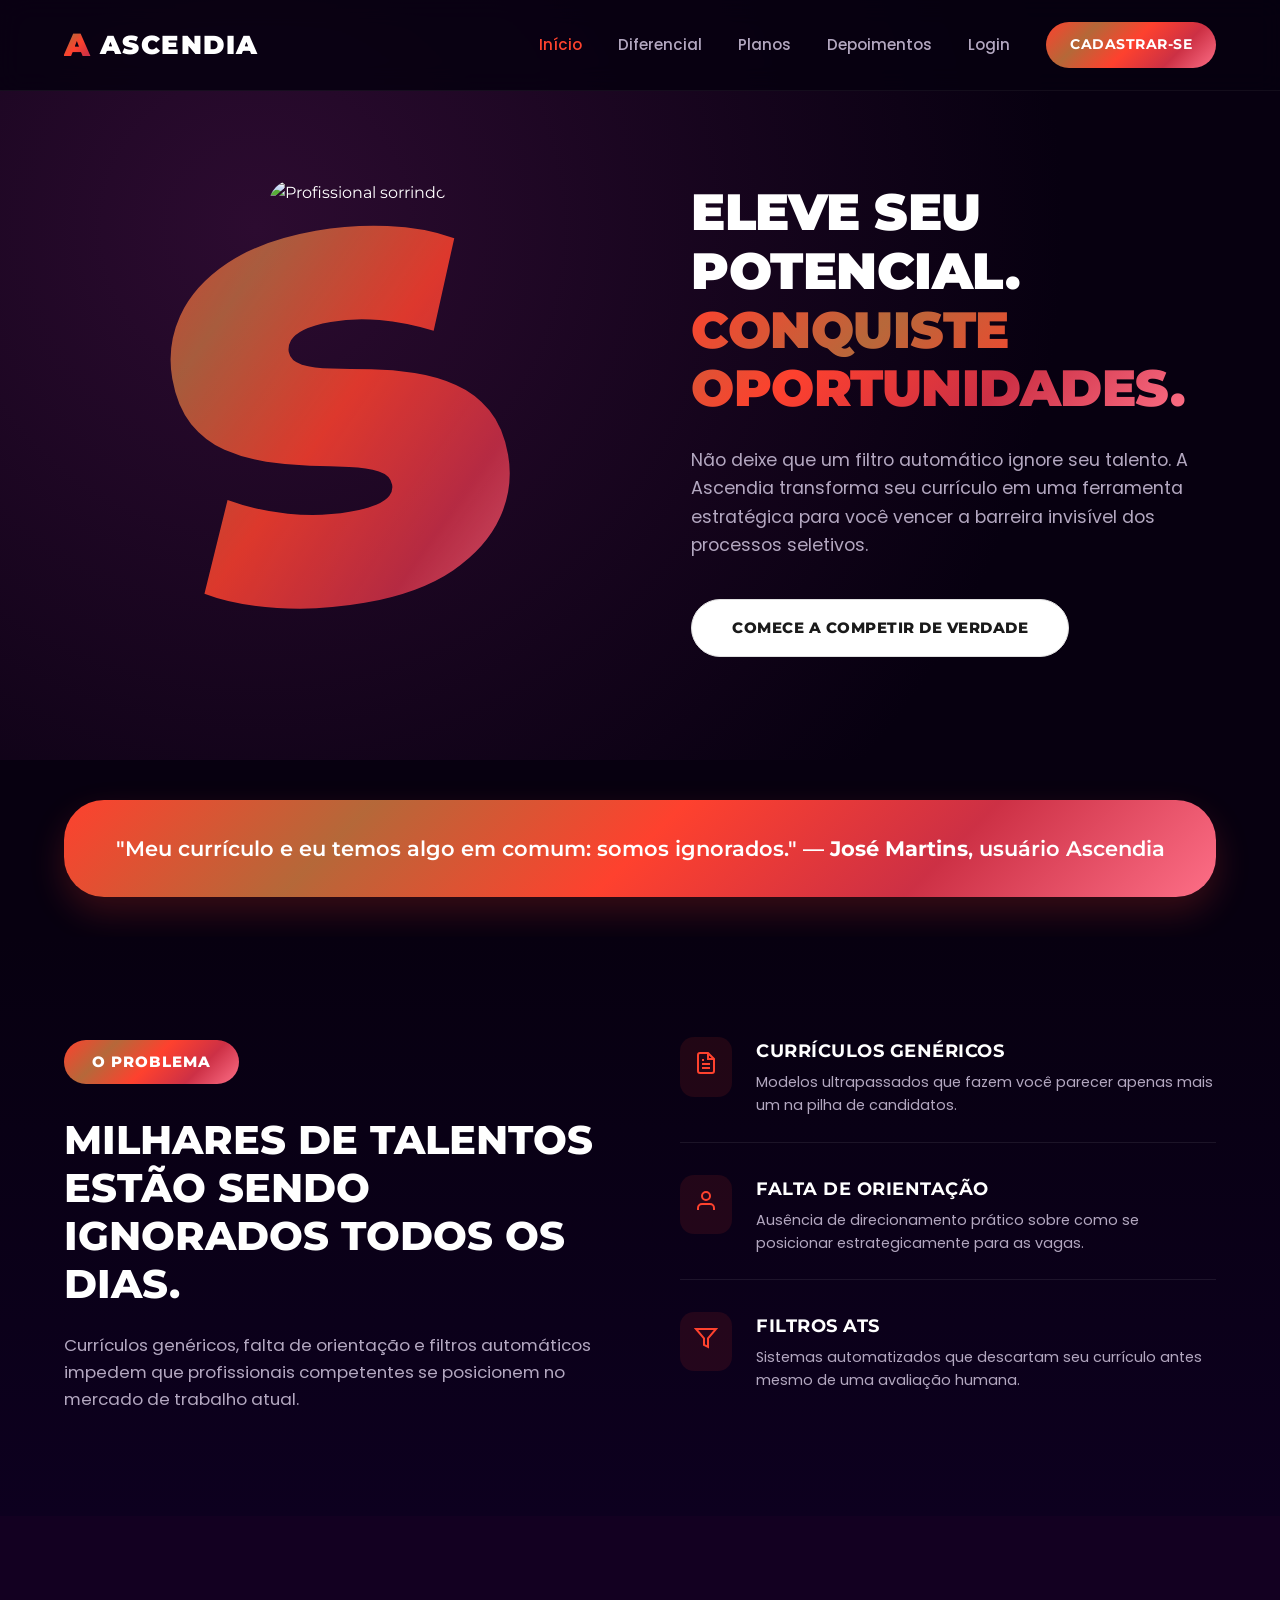
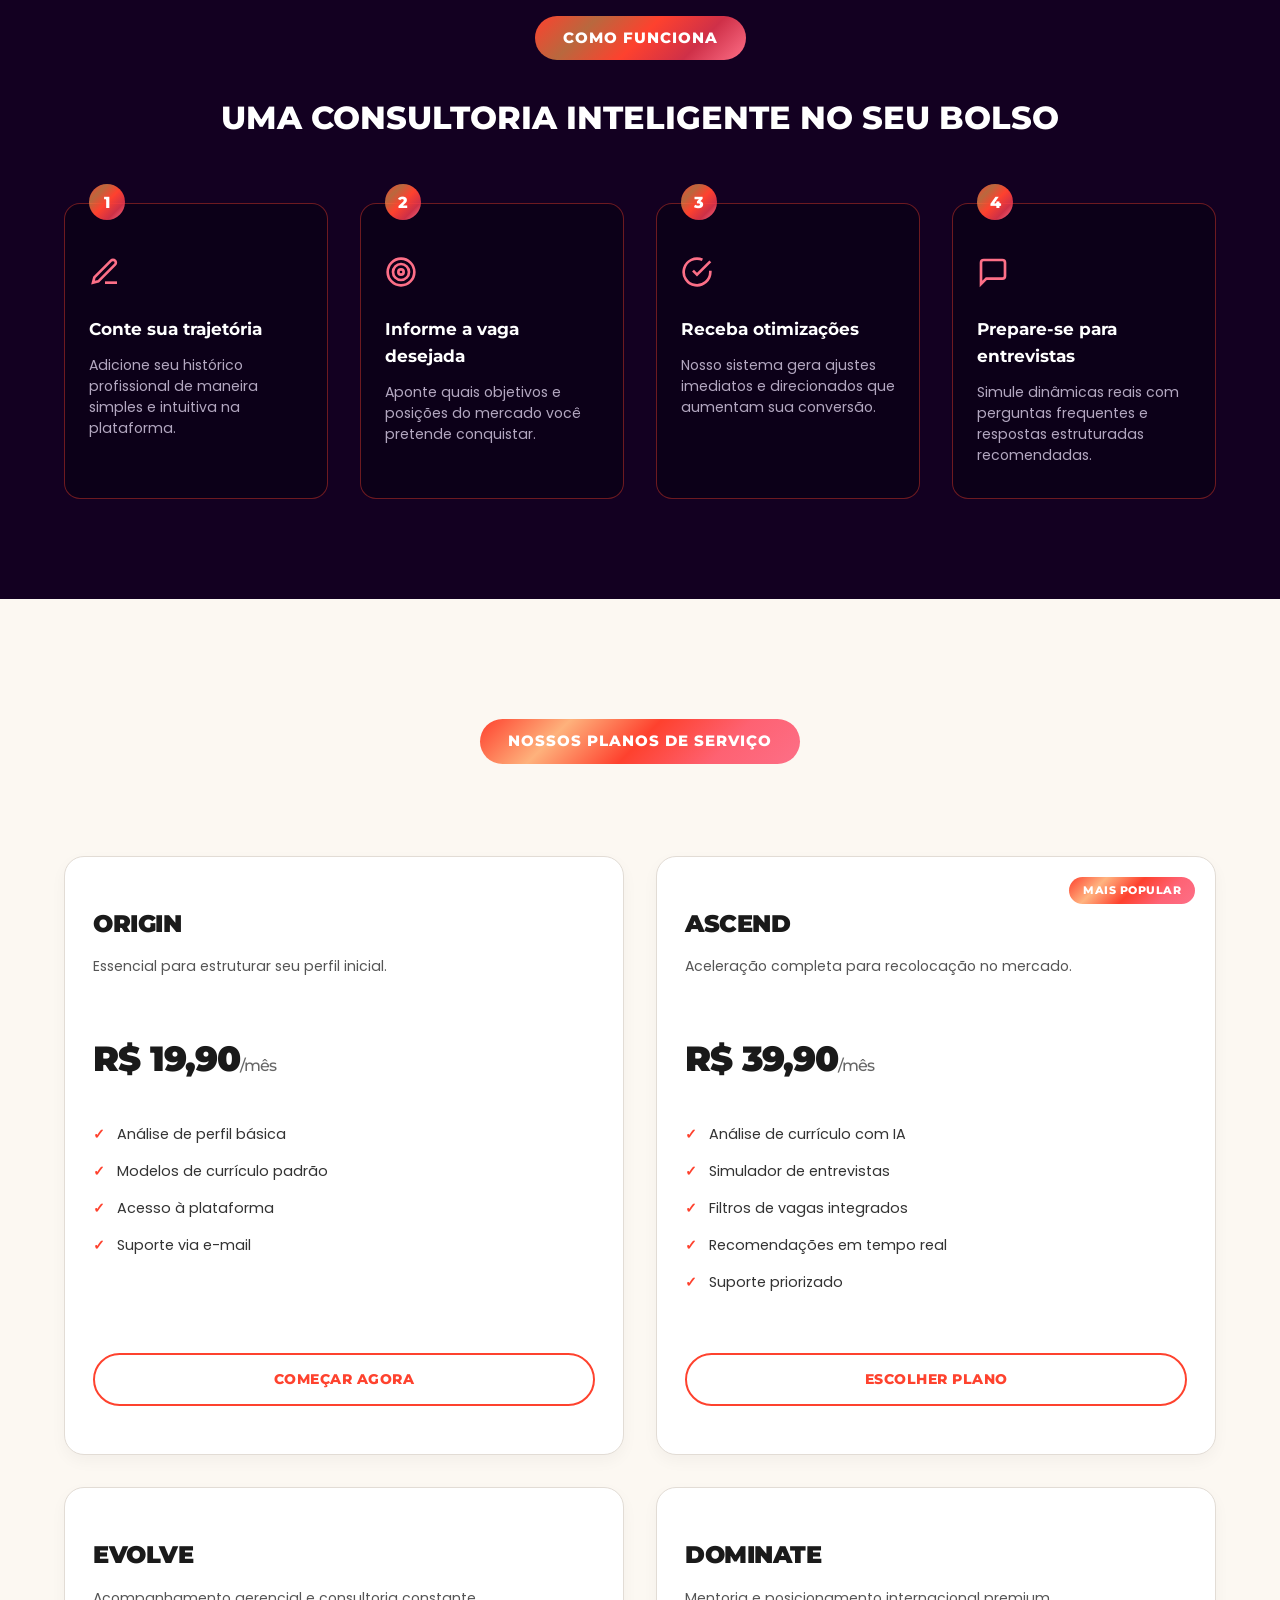
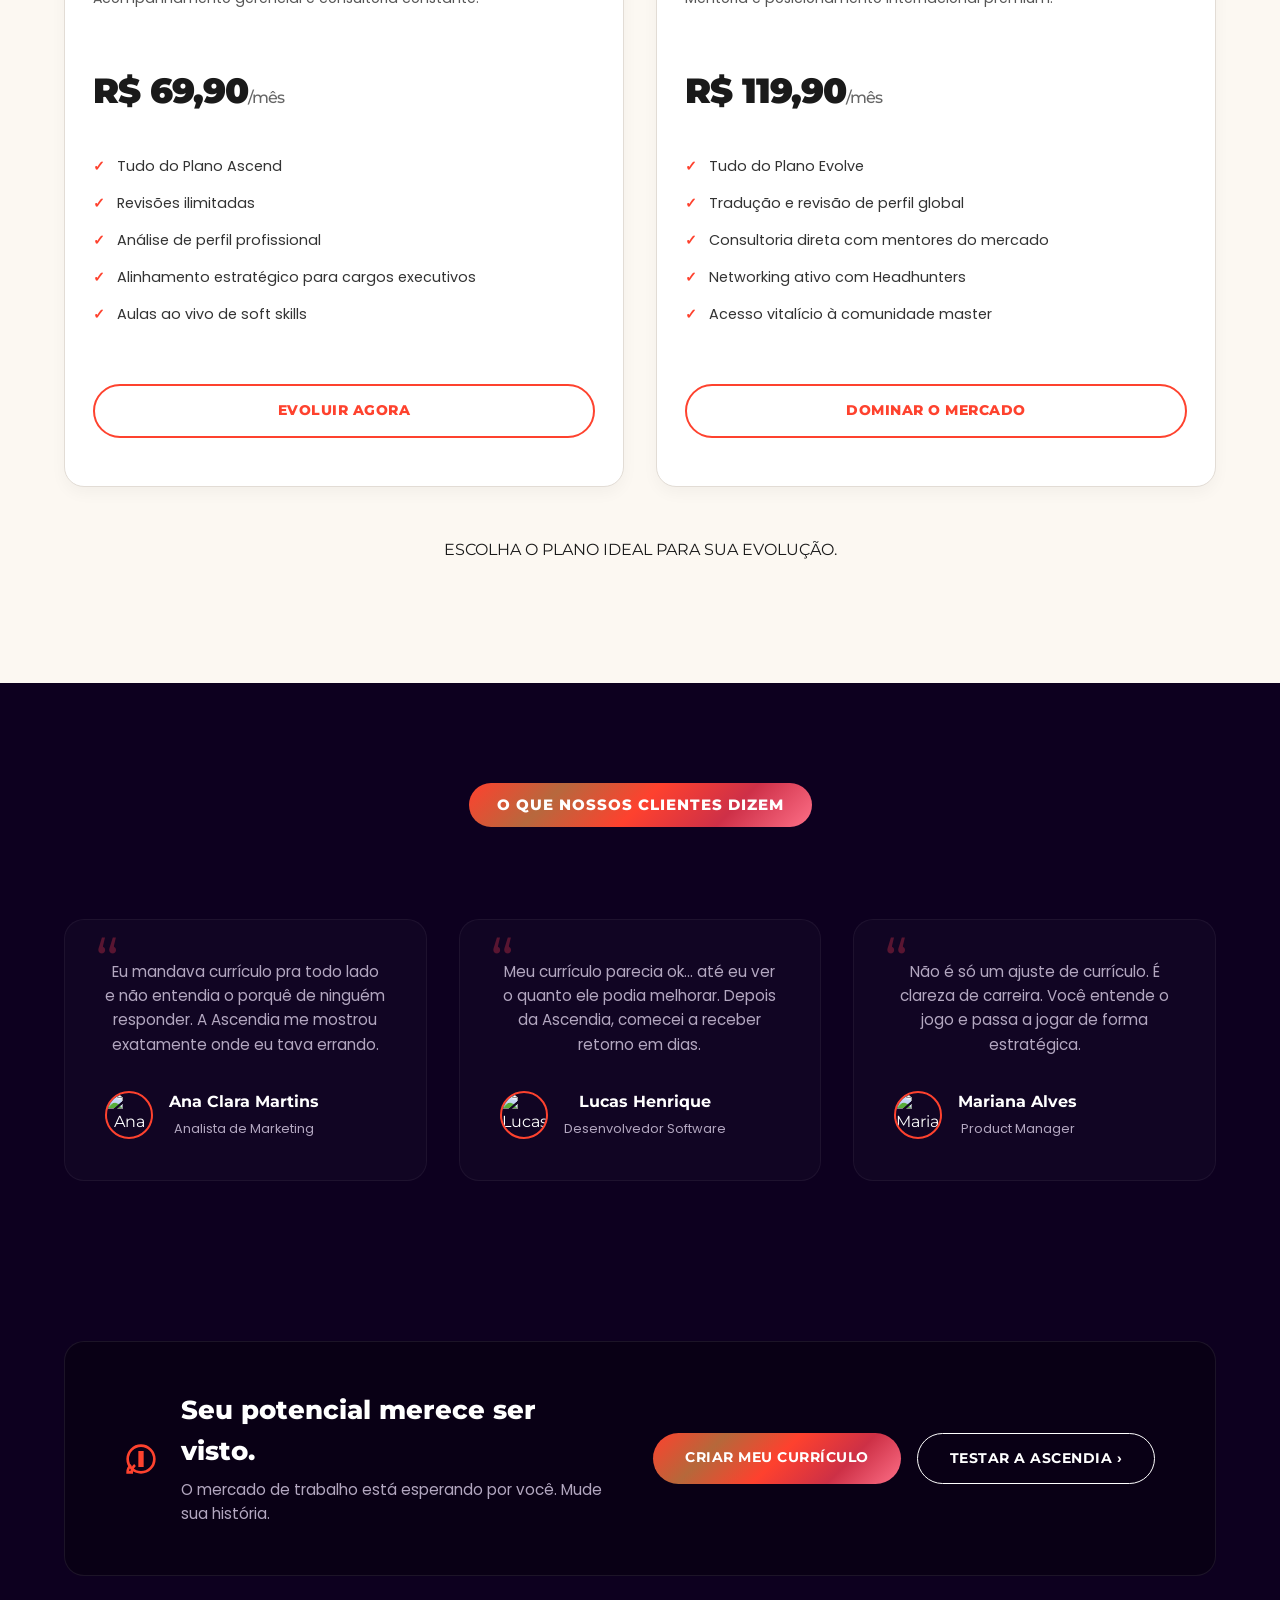
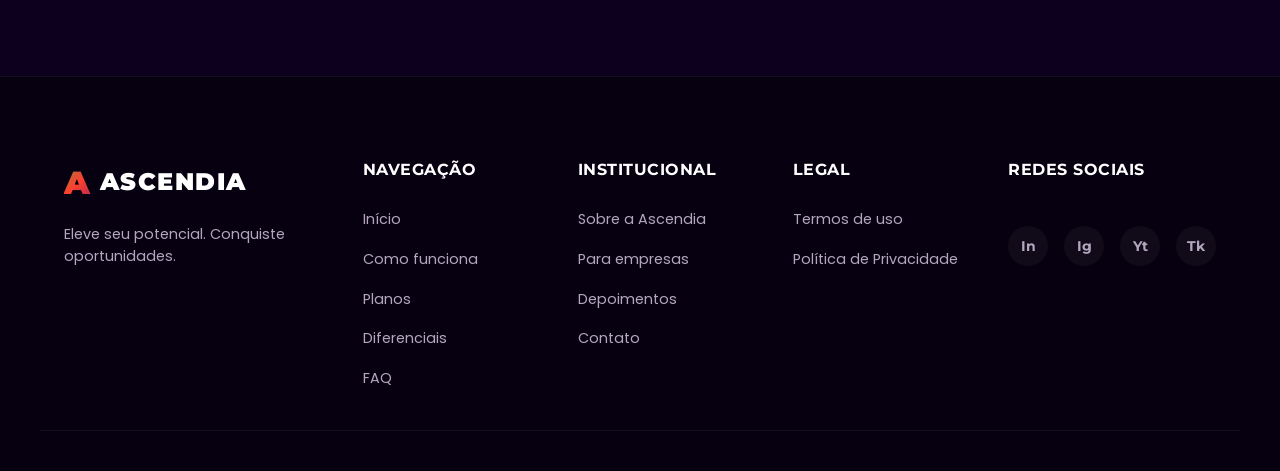
==== index.html @ cf7f489a "ASCENDIA - TRABALHO FRONT END" ====
<!DOCTYPE html>
<html lang="pt-BR">
<head>
    <meta charset="UTF-8">
    <meta name="viewport" content="width=device-width, initial-scale=1.0">
    <title>Ascendia - Eleve seu Potencial, Conquiste Oportunidades</title>
    <link rel="preconnect" href="https://fonts.googleapis.com">
    <link rel="preconnect" href="https://fonts.gstatic.com" crossorigin>
    <link href="https://fonts.googleapis.com/css2?family=Montserrat:wght@400;600;700;800&family=Poppins:wght@400;500;600&display=swap" rel="stylesheet">
    <link rel="stylesheet" href="style.css">
</head>
<body>

    <header class="header">
        <div class="container nav-container">
            <div class="logo">
                <span class="logo-icon">A</span> ASCENDIA
            </div>
            <button class="menu-toggle" aria-label="Abrir menu">
                <span></span>
                <span></span>
                <span></span>
            </button>
            <nav class="nav-menu">
                <a href="#inicio" class="nav-link active">Início</a>
                <a href="#diferencial" class="nav-link">Diferencial</a>
                <a href="#planos" class="nav-link">Planos</a>
                <a href="#depoimentos" class="nav-link">Depoimentos</a>
                <a href="#login" class="nav-link login-link">Login</a>
                <a href="#cadastro" class="btn btn-nav">Cadastrar-se</a>
            </nav>
        </div>
    </header>

    <main>
        <section id="inicio" class="hero-section">
            <div class="container hero-container">
                <div class="hero-image-side">
                    <div class="s-shape-bg"></div>
                    <img src="https://images.unsplash.com/photo-1573496359142-b8d87734a5a2?q=80&w=600&auto=format&fit=crop" alt="Profissional sorrindo" class="hero-img">
                </div>
                <div class="hero-text-side">
                    <h1 class="hero-title">ELEVE SEU POTENCIAL.<br><span class="highlight">CONQUISTE OPORTUNIDADES.</span></h1>
                    <p class="hero-description">
                        Não deixe que um filtro automático ignore seu talento. A Ascendia transforma seu currículo em uma ferramenta estratégica para você vencer a barreira invisível dos processos seletivos.
                    </p>
                    <a href="#planos" class="btn btn-hero">COMECE A COMPETIR DE VERDADE</a>
                </div>
            </div>
        </section>

        <section class="quote-section">
            <div class="container">
                <div class="quote-banner">
                    <p class="quote-text">"Meu currículo e eu temos algo em comum: somos ignorados." — <strong>José Martins</strong>, usuário Ascendia</p>
                </div>
            </div>
        </section>

        <section id="diferencial" class="problem-section">
            <div class="container problem-container">
                <div class="problem-left">
                    <span class="badge-title">O PROBLEMA</span>
                    <h2 class="section-title">MILHARES DE TALENTOS ESTÃO SENDO IGNORADOS TODOS OS DIAS.</h2>
                    <p class="section-support">Currículos genéricos, falta de orientação e filtros automáticos impedem que profissionais competentes se posicionem no mercado de trabalho atual.</p>
                </div>
                <div class="problem-right">
                    <div class="problem-block">
                        <div class="problem-icon">
                            <svg width="24" height="24" viewBox="0 0 24 24" fill="none" stroke="currentColor" stroke-width="2"><path d="M14 2H6a2 2 0 0 0-2 2v16a2 2 0 0 0 2 2h12a2 2 0 0 0 2-2V8z"></path><polyline points="14 2 14 8 20 8"></polyline><line x1="16" y1="13" x2="8" y2="13"></line><line x1="16" y1="17" x2="8" y2="17"></line><polyline points="10 9 9 9 8 9"></polyline></svg>
                        </div>
                        <div class="problem-info">
                            <h3>CURRÍCULOS GENÉRICOS</h3>
                            <p>Modelos ultrapassados que fazem você parecer apenas mais um na pilha de candidatos.</p>
                        </div>
                    </div>
                    <div class="problem-block">
                        <div class="problem-icon">
                            <svg width="24" height="24" viewBox="0 0 24 24" fill="none" stroke="currentColor" stroke-width="2"><path d="M20 21v-2a4 4 0 0 0-4-4H8a4 4 0 0 0-4 4v2"></path><circle cx="12" cy="7" r="4"></circle></svg>
                        </div>
                        <div class="problem-info">
                            <h3>FALTA DE ORIENTAÇÃO</h3>
                            <p>Ausência de direcionamento prático sobre como se posicionar estrategicamente para as vagas.</p>
                        </div>
                    </div>
                    <div class="problem-block">
                        <div class="problem-icon">
                            <svg width="24" height="24" viewBox="0 0 24 24" fill="none" stroke="currentColor" stroke-width="2"><polygon points="22 3 2 3 10 12.46 10 19 14 21 14 12.46 22 3"></polygon></svg>
                        </div>
                        <div class="problem-info">
                            <h3>FILTROS ATS</h3>
                            <p>Sistemas automatizados que descartam seu currículo antes mesmo de uma avaliação humana.</p>
                        </div>
                    </div>
                </div>
            </div>
        </section>

        <section class="how-it-works">
            <div class="container text-center">
                <span class="badge-title">COMO FUNCIONA</span>
                <h2 class="sub-section-title">UMA CONSULTORIA INTELIGENTE NO SEU BOLSO</h2>
                
                <div class="steps-grid">
                    <div class="step-card">
                        <div class="step-number">1</div>
                        <div class="step-icon">
                            <svg width="32" height="32" viewBox="0 0 24 24" fill="none" stroke="currentColor" stroke-width="2"><path d="M12 20h9"></path><path d="M16.5 3.5a2.121 2.121 0 0 1 3 3L7 19l-4 1 1-4L16.5 3.5z"></path></svg>
                        </div>
                        <h3>Conte sua trajetória</h3>
                        <p>Adicione seu histórico profissional de maneira simples e intuitiva na plataforma.</p>
                    </div>
                    
                    <div class="step-card">
                        <div class="step-number">2</div>
                        <div class="step-icon">
                            <svg width="32" height="32" viewBox="0 0 24 24" fill="none" stroke="currentColor" stroke-width="2"><circle cx="12" cy="12" r="10"></circle><circle cx="12" cy="12" r="6"></circle><circle cx="12" cy="12" r="2"></circle></svg>
                        </div>
                        <h3>Informe a vaga desejada</h3>
                        <p>Aponte quais objetivos e posições do mercado você pretende conquistar.</p>
                    </div>

                    <div class="step-card">
                        <div class="step-number">3</div>
                        <div class="step-icon">
                            <svg width="32" height="32" viewBox="0 0 24 24" fill="none" stroke="currentColor" stroke-width="2"><path d="M22 11.08V12a10 10 0 1 1-5.93-9.14"></path><polyline points="22 4 12 14.01 9 11.01"></polyline></svg>
                        </div>
                        <h3>Receba otimizações</h3>
                        <p>Nosso sistema gera ajustes imediatos e direcionados que aumentam sua conversão.</p>
                    </div>

                    <div class="step-card">
                        <div class="step-number">4</div>
                        <div class="step-icon">
                            <svg width="32" height="32" viewBox="0 0 24 24" fill="none" stroke="currentColor" stroke-width="2"><path d="M21 15a2 2 0 0 1-2 2H7l-4 4V5a2 2 0 0 1 2-2h14a2 2 0 0 1 2 2z"></path></svg>
                        </div>
                        <h3>Prepare-se para entrevistas</h3>
                        <p>Simule dinâmicas reais com perguntas frequentes e respostas estruturadas recomendadas.</p>
                    </div>
                </div>
            </div>
        </section>

        <section id="planos" class="plans-section">
            <div class="container text-center">
                <span class="badge-title light-bg">NOSSOS PLANOS DE SERVIÇO</span>
                
                <div class="plans-grid">
                    <div class="plan-card">
                        <h3>ORIGIN</h3>
                        <p class="plan-desc">Essencial para estruturar seu perfil inicial.</p>
                        <div class="plan-price">R$ 19,90<span>/mês</span></div>
                        <ul class="plan-features">
                            <li>Análise de perfil básica</li>
                            <li>Modelos de currículo padrão</li>
                            <li>Acesso à plataforma</li>
                            <li>Suporte via e-mail</li>
                        </ul>
                        <a href="#" class="btn btn-plan-outline">Começar agora</a>
                    </div>

                    <div class="plan-card">
                        <div class="popular-badge">MAIS POPULAR</div>
                        <h3>ASCEND</h3>
                        <p class="plan-desc">Aceleração completa para recolocação no mercado.</p>
                        <div class="plan-price">R$ 39,90<span>/mês</span></div>
                        <ul class="plan-features">
                            <li>Análise de currículo com IA</li>
                            <li>Simulador de entrevistas</li>
                            <li>Filtros de vagas integrados</li>
                            <li>Recomendações em tempo real</li>
                            <li>Suporte priorizado</li>
                        </ul>
                        <a href="#" class="btn btn-plan-outline">Escolher plano</a>
                    </div>

                    <div class="plan-card">
                        <h3>EVOLVE</h3>
                        <p class="plan-desc">Acompanhamento gerencial e consultoria constante.</p>
                        <div class="plan-price">R$ 69,90<span>/mês</span></div>
                        <ul class="plan-features">
                            <li>Tudo do Plano Ascend</li>
                            <li>Revisões ilimitadas</li>
                            <li>Análise de perfil profissional</li>
                            <li>Alinhamento estratégico para cargos executivos</li>
                            <li>Aulas ao vivo de soft skills</li>
                        </ul>
                        <a href="#" class="btn btn-plan-outline">Evoluir agora</a>
                    </div>

                    <div class="plan-card">
                        <h3>DOMINATE</h3>
                        <p class="plan-desc">Mentoria e posicionamento internacional premium.</p>
                        <div class="plan-price">R$ 119,90<span>/mês</span></div>
                        <ul class="plan-features">
                            <li>Tudo do Plano Evolve</li>
                            <li>Tradução e revisão de perfil global</li>
                            <li>Consultoria direta com mentores do mercado</li>
                            <li>Networking ativo com Headhunters</li>
                            <li>Acesso vitalício à comunidade master</li>
                        </ul>
                        <a href="#" class="btn btn-plan-outline">Dominar o Mercado</a>
                    </div>
                </div>
                <p class="plans-footer-text">ESCOLHA O PLANO IDEAL PARA SUA EVOLUÇÃO.</p>
            </div>
        </section>

        <section id="depoimentos" class="testimonials-section">
            <div class="container text-center">
                <span class="badge-title">O QUE NOSSOS CLIENTES DIZEM</span>
                
                <div class="testimonials-grid">
                    <div class="testimonial-card">
                        <div class="quote-mark">“</div>
                        <p class="testimonial-text">Eu mandava currículo pra todo lado e não entendia o porquê de ninguém responder. A Ascendia me mostrou exatamente onde eu tava errando.</p>
                        <div class="client-info">
                            <img src="https://images.unsplash.com/photo-1494790108377-be9c29b29330?q=80&w=150&auto=format&fit=crop" alt="Ana Clara Martins" class="client-avatar">
                            <div>
                                <h4 class="client-name">Ana Clara Martins</h4>
                                <span class="client-role">Analista de Marketing</span>
                            </div>
                        </div>
                    </div>

                    <div class="testimonial-card">
                        <div class="quote-mark">“</div>
                        <p class="testimonial-text">Meu currículo parecia ok... até eu ver o quanto ele podia melhorar. Depois da Ascendia, comecei a receber retorno em dias.</p>
                        <div class="client-info">
                            <img src="https://images.unsplash.com/photo-1507003211169-0a1dd7228f2d?q=80&w=150&auto=format&fit=crop" alt="Lucas Henrique" class="client-avatar">
                            <div>
                                <h4 class="client-name">Lucas Henrique</h4>
                                <span class="client-role">Desenvolvedor Software</span>
                            </div>
                        </div>
                    </div>

                    <div class="testimonial-card">
                        <div class="quote-mark">“</div>
                        <p class="testimonial-text">Não é só um ajuste de currículo. É clareza de carreira. Você entende o jogo e passa a jogar de forma estratégica.</p>
                        <div class="client-info">
                            <img src="https://images.unsplash.com/photo-1534528741775-53994a69daeb?q=80&w=150&auto=format&fit=crop" alt="Mariana Alves" class="client-avatar">
                            <div>
                                <h4 class="client-name">Mariana Alves</h4>
                                <span class="client-role">Product Manager</span>
                            </div>
                        </div>
                    </div>
                </div>
            </div>
        </section>

        <section class="final-cta-section">
            <div class="container">
                <div class="cta-box">
                    <div class="cta-left">
                        <svg class="rocket-icon" width="32" height="32" viewBox="0 0 24 24" fill="none" stroke="currentColor" stroke-width="2"><path d="M4.5 16.5c-1.5 1.26-2.5 3.19-2.5 5.5h3c0-2.31 1-4.24 2.5-5.5"></path><path d="M12 2C6.48 2 2 6.48 2 12s4.48 10 10 10 10-4.48 10-10S17.52 2 12 2zm1 15h-2v-2h2v2zm0-4h-2V7h2v6z"></path></svg>
                        <div>
                            <h3>Seu potencial merece ser visto.</h3>
                            <p>O mercado de trabalho está esperando por você. Mude sua história.</p>
                        </div>
                    </div>
                    <div class="cta-actions">
                        <a href="#cadastro" class="btn btn-cta-filled">Criar meu currículo</a>
                        <a href="#planos" class="btn btn-cta-outline">Testar a Ascendia <span>›</span></a>
                    </div>
                </div>
            </div>
        </section>
    </main>

    <footer class="footer">
        <div class="container footer-grid">
            <div class="footer-brand">
                <div class="logo">
                    <span class="logo-icon">A</span> ASCENDIA
                </div>
                <p>Eleve seu potencial. Conquiste oportunidades.</p>
            </div>
            
            <div class="footer-links-col">
                <h4>Navegação</h4>
                <ul>
                    <li><a href="#inicio">Início</a></li>
                    <li><a href="#diferencial">Como funciona</a></li>
                    <li><a href="#planos">Planos</a></li>
                    <li><a href="#diferencial">Diferenciais</a></li>
                    <li><a href="#faq">FAQ</a></li>
                </ul>
            </div>

            <div class="footer-links-col">
                <h4>Institucional</h4>
                <ul>
                    <li><a href="#sobre">Sobre a Ascendia</a></li>
                    <li><a href="#empresas">Para empresas</a></li>
                    <li><a href="#depoimentos">Depoimentos</a></li>
                    <li><a href="#contato">Contato</a></li>
                </ul>
            </div>

            <div class="footer-links-col">
                <h4>Legal</h4>
                <ul>
                    <li><a href="#termos">Termos de uso</a></li>
                    <li><a href="#privacidade">Política de Privacidade</a></li>
                </ul>
            </div>

            <div class="footer-socials">
                <h4>Redes sociais</h4>
                <div class="social-icons">
                    <a href="#" aria-label="LinkedIn">In</a>
                    <a href="#" aria-label="Instagram">Ig</a>
                    <a href="#" aria-label="YouTube">Yt</a>
                    <a href="#" aria-label="TikTok">Tk</a>
                </div>
            </div>
        </div>
    </footer>

    <script src="script.js"></script>
</body>
</html>
---- style.css ----
/* ==========================================================================
   VARIÁVEIS GLOBAIS E IDENTIDADE VISUAL
   ========================================================================== */
:root {
    --bg-main: #130021;
    --bg-darker: #0d001f;
    --bg-deep: #070010;
    --color-purple-light: #2c0b30;
    --color-orange: #fe422e;
    --color-pink: #fe3c53;
    --color-pink-bright: #fd6f87;
    --text-white: #ffffff;
    --text-muted: #b3a7c0;

    --main-gradient: linear-gradient(135deg,
        #fe412e 0%,
        rgba(255, 148, 74, 0.7) 25%,
        #fe412e 50%,
        rgba(254, 60, 82, 0.8) 75%,
        #fd6f87 100%
    );

    --font-primary: 'Montserrat', sans-serif;
    --font-secondary: 'Poppins', sans-serif;
}

/* ==========================================================================
   RESET E CONFIGURAÇÕES GERAIS
   ========================================================================== */
* {
    margin: 0;
    padding: 0;
    box-sizing: border-box;
    scroll-behavior: smooth;
}

body {
    background-color: var(--bg-deep);
    color: var(--text-white);
    font-family: var(--font-primary);
    overflow-x: hidden;
    line-height: 1.6;
}

.container {
    width: 100%;
    max-width: 1200px;
    margin: 0 auto;
    padding: 0 24px;
}

.text-center {
    text-align: center;
}

a {
    text-decoration: none;
    color: inherit;
    transition: all 0.3s ease;
}

ul {
    list-style: none;
}

/* ==========================================================================
   COMPONENTES REUTILIZÁVEIS
   ========================================================================== */
.btn {
    display: inline-block;
    font-family: var(--font-primary);
    font-weight: 700;
    font-size: 0.85rem;
    letter-spacing: 0.5px;
    padding: 14px 32px;
    border-radius: 50px;
    border: none;
    cursor: pointer;
    transition: all 0.4s cubic-bezier(0.16, 1, 0.3, 1);
    text-transform: uppercase;
}

.btn:hover {
    transform: translateY(-3px);
    box-shadow: 0 12px 28px rgba(254, 66, 46, 0.4);
}

.badge-title {
    display: inline-block;
    background: var(--main-gradient);
    padding: 10px 28px;
    border-radius: 50px;
    font-weight: 800;
    font-size: 0.95rem;
    letter-spacing: 1px;
    margin-bottom: 32px;
    text-transform: uppercase;
    color: var(--text-white);
}

/* ==========================================================================
   HEADER / NAVBAR
   ========================================================================== */
.header {
    background-color: rgba(7, 0, 16, 0.85);
    position: fixed;
    top: 0;
    width: 100%;
    z-index: 1000;
    border-bottom: 1px solid rgba(255, 255, 255, 0.05);
    backdrop-filter: blur(12px);
}

.nav-container {
    display: flex;
    justify-content: space-between;
    align-items: center;
    height: 90px;
}

.logo {
    font-weight: 900;
    font-size: 1.6rem;
    letter-spacing: 1.5px;
    color: var(--text-white);
    display: flex;
    align-items: center;
    gap: 8px;
}

.logo-icon {
    background: var(--main-gradient);
    -webkit-background-clip: text;
    -webkit-text-fill-color: transparent;
    background-clip: text;
    font-size: 2rem;
}

.nav-menu {
    display: flex;
    align-items: center;
    gap: 36px;
}

.nav-link {
    font-family: var(--font-secondary);
    font-size: 0.95rem;
    font-weight: 500;
    color: var(--text-muted);
}

.nav-link:hover, .nav-link.active {
    color: var(--color-orange);
}

.btn-nav {
    background: var(--main-gradient);
    color: var(--text-white);
    padding: 12px 24px;
    font-size: 0.85rem;
}

.menu-toggle {
    display: none;
    flex-direction: column;
    gap: 6px;
    background: none;
    border: none;
    cursor: pointer;
}

.menu-toggle span {
    display: block;
    width: 28px;
    height: 3px;
    background-color: var(--text-white);
    transition: all 0.3s ease;
}

/* ==========================================================================
   HERO SECTION
   ========================================================================== */
.hero-section {
    padding-top: 180px;
    padding-bottom: 100px;
    background: radial-gradient(circle at 20% 30%, var(--color-purple-light) 0%, var(--bg-deep) 70%);
    position: relative;
}

.hero-container {
    display: grid;
    grid-template-columns: 1.12fr 1fr;
    align-items: center;
    gap: 40px;
}

.hero-image-side {
    position: relative;
    display: flex;
    justify-content: center;
    align-items: center;
}

.hero-image-side::before {
    content: "S";
    position: absolute;
    font-family: var(--font-primary);
    font-size: 32rem;
    font-weight: 900;
    line-height: 1;
    background: var(--main-gradient);
    -webkit-background-clip: text;
    -webkit-text-fill-color: transparent;
    background-clip: text;
    opacity: 0.85;
    z-index: 1;
    transform: rotate(-10deg) translate(-20px, -10px);
    user-select: none;
}

.s-shape-bg {
    display: none;
}

.hero-img {
    position: relative;
    z-index: 2;
    max-width: 100%;
    height: 480px;
    object-fit: cover;
    border-radius: 24px;
}

.hero-text-side {
    z-index: 2;
}

.hero-title {
    font-size: 3.2rem;
    font-weight: 900;
    line-height: 1.15;
    margin-bottom: 28px;
    text-transform: uppercase;
    letter-spacing: -0.5px;
}

.hero-title .highlight {
    background: var(--main-gradient);
    -webkit-background-clip: text;
    -webkit-text-fill-color: transparent;
    background-clip: text;
}

.hero-description {
    font-family: var(--font-secondary);
    color: var(--text-muted);
    font-size: 1.1rem;
    margin-bottom: 40px;
    max-width: 540px;
}

.btn-hero {
    background: #ffffff;
    color: #1a1a1a;
    padding: 16px 40px;
    font-size: 0.95rem;
    font-weight: 800;
    border: 1px solid #e0e0e0;
}

/* ==========================================================================
   BANNER DE CITAÇÃO
   ========================================================================== */
.quote-section {
    padding: 40px 0;
}

.quote-banner {
    background: var(--main-gradient);
    padding: 32px;
    border-radius: 40px;
    text-align: center;
    box-shadow: 0 15px 35px rgba(254, 65, 46, 0.2);
}

.quote-text {
    font-size: 1.3rem;
    font-weight: 600;
    text-align: center;
    color: var(--text-white);
}

/* ==========================================================================
   SEÇÃO O PROBLEMA
   ========================================================================== */
.problem-section {
    padding: 100px 0;
    background: linear-gradient(180deg, var(--bg-deep) 0%, var(--bg-darker) 100%);
}

.problem-container {
    display: grid;
    grid-template-columns: 1fr 1fr;
    gap: 80px;
    align-items: center;
}

.section-title {
    font-size: 2.5rem;
    font-weight: 800;
    line-height: 1.2;
    margin-bottom: 24px;
    text-transform: uppercase;
}

.section-support {
    font-family: var(--font-secondary);
    color: var(--text-muted);
    font-size: 1.05rem;
}

.problem-right {
    display: flex;
    flex-direction: column;
    gap: 32px;
}

.problem-block {
    display: flex;
    gap: 24px;
    align-items: flex-start;
    padding-bottom: 24px;
    border-bottom: 1px solid rgba(255, 255, 255, 0.08);
}

.problem-block:last-child {
    border-bottom: none;
}

.problem-icon {
    color: var(--color-orange);
    flex-shrink: 0;
    background: rgba(254, 66, 46, 0.1);
    padding: 14px;
    border-radius: 14px;
}

.problem-info h3 {
    font-size: 1.1rem;
    font-weight: 700;
    margin-bottom: 6px;
    letter-spacing: 0.5px;
}

.problem-info p {
    font-family: var(--font-secondary);
    color: var(--text-muted);
    font-size: 0.9rem;
}

/* ==========================================================================
   COMO FUNCIONA
   ========================================================================== */
.how-it-works {
    padding: 100px 0;
    background-color: var(--bg-main);
}

.sub-section-title {
    font-size: 2rem;
    font-weight: 800;
    margin-bottom: 60px;
}

.steps-grid {
    display: grid;
    grid-template-columns: repeat(4, 1fr);
    gap: 32px;
    margin-top: 40px;
}

.step-card {
    background-color: rgba(7, 0, 16, 0.5);
    border: 1.5px solid rgba(254, 66, 46, 0.4);
    border-radius: 16px;
    padding: 44px 24px 32px 24px;
    position: relative;
    transition: all 0.3s ease;
    text-align: left;
}

.step-card:hover {
    border-color: var(--color-orange);
    transform: translateY(-5px);
    box-shadow: 0 10px 25px rgba(254, 66, 46, 0.2);
}

.step-number {
    position: absolute;
    top: -20px;
    left: 24px;
    background: var(--main-gradient);
    width: 36px;
    height: 36px;
    border-radius: 50%;
    display: flex;
    align-items: center;
    justify-content: center;
    font-weight: 800;
    font-size: 1rem;
}

.step-icon {
    color: var(--color-pink-bright);
    margin-bottom: 20px;
    margin-top: 8px;
}

.step-card h3 {
    font-size: 1.05rem;
    font-weight: 700;
    margin-bottom: 12px;
}

.step-card p {
    font-family: var(--font-secondary);
    color: var(--text-muted);
    font-size: 0.88rem;
    line-height: 1.5;
}

/* ==========================================================================
   PLANOS DE SERVIÇO
   ========================================================================== */
.plans-section {
    padding: 120px 0;
    background-color: #fcf8f2;
    color: #1a1a1a;
}

.plans-section .badge-title {
    color: var(--text-white);
}

.plans-section .sub-section-title,
.plans-section .plans-footer-text {
    color: #1a1a1a;
}

.plans-grid {
    display: grid;
    grid-template-columns: repeat(4, 1fr);
    gap: 24px;
    margin-top: 60px;
    margin-bottom: 50px;
    align-items: stretch;
}

/* Todos os cards base */
.plan-card {
    background-color: #ffffff;
    border: 1px solid #e2dcd5;
    border-radius: 20px;
    padding: 48px 28px;
    text-align: left;
    display: flex;
    flex-direction: column;
    position: relative;
    box-shadow: 0 6px 16px rgba(0, 0, 0, 0.04);
    transition: transform 0.4s cubic-bezier(0.16, 1, 0.3, 1),
                background-color 0.4s cubic-bezier(0.16, 1, 0.3, 1),
                box-shadow 0.4s cubic-bezier(0.16, 1, 0.3, 1),
                color 0.4s cubic-bezier(0.16, 1, 0.3, 1),
                border-color 0.4s cubic-bezier(0.16, 1, 0.3, 1);
}

.plan-card h3 {
    font-size: 1.5rem;
    font-weight: 900;
    margin-bottom: 12px;
    letter-spacing: -0.5px;
    color: #1a1a1a;
}

.plan-desc {
    font-family: var(--font-secondary);
    font-size: 0.88rem;
    color: #555555;
    margin-bottom: 28px;
    min-height: 48px;
}

.plan-price {
    font-size: 2.2rem;
    font-weight: 900;
    margin-bottom: 36px;
    letter-spacing: -1px;
    color: #1a1a1a;
}

.plan-price span {
    font-size: 1rem;
    font-weight: 500;
    color: #666666;
}

.plan-features {
    margin-bottom: 44px;
    flex-grow: 1;
}

.plan-features li {
    font-family: var(--font-secondary);
    font-size: 0.9rem;
    margin-bottom: 14px;
    position: relative;
    padding-left: 24px;
    color: #333333;
}

.plan-features li::before {
    content: "✓";
    position: absolute;
    left: 0;
    color: var(--color-orange);
    font-weight: 900;
}

/* Botão outline padrão (cards normais) */
.btn-plan-outline {
    border: 2px solid var(--color-orange);
    color: var(--color-orange);
    background: transparent;
    text-align: center;
    width: 100%;
    font-weight: 800;
    display: block;
}

/* Selo MAIS POPULAR */
.popular-badge {
    position: absolute;
    top: 20px;
    right: 20px;
    background: var(--main-gradient);
    color: var(--text-white);
    font-size: 0.7rem;
    font-weight: 800;
    padding: 5px 14px;
    border-radius: 50px;
    text-transform: uppercase;
    letter-spacing: 0.5px;
    z-index: 5;
}

/* --- HOVER nos cards normais (não featured) --- */
.plan-card:not(.featured):hover {
    background: #090014;
    color: var(--text-white);
    border-color: transparent;
    transform: scale(1.04) translateY(-5px);
    box-shadow: 0 24px 48px rgba(0, 0, 0, 0.4);
}

.plan-card:not(.featured):hover h3 {
    color: var(--text-white);
}

.plan-card:not(.featured):hover .plan-desc,
.plan-card:not(.featured):hover .plan-features li {
    color: var(--text-muted);
}

.plan-card:not(.featured):hover .plan-price {
    color: var(--text-white);
}

.plan-card:not(.featured):hover .plan-price span {
    color: var(--text-muted);
}

.plan-card:not(.featured):hover .btn-plan-outline {
    background: var(--main-gradient);
    color: var(--text-white);
    border-color: transparent;
    box-shadow: 0 8px 24px rgba(254, 66, 46, 0.35);
}

/* ==========================================================================
   DEPOIMENTOS
   ========================================================================== */
.testimonials-section {
    padding: 100px 0;
    background-color: var(--bg-darker);
}

.testimonials-grid {
    display: grid;
    grid-template-columns: repeat(3, 1fr);
    gap: 32px;
    margin-top: 60px;
}

.testimonial-card {
    background-color: rgba(255, 255, 255, 0.02);
    border: 1px solid rgba(255, 255, 255, 0.05);
    border-radius: 20px;
    padding: 40px;
    position: relative;
    transition: all 0.3s ease;
}

.testimonial-card:hover {
    background-color: rgba(255, 255, 255, 0.06);
    transform: translateY(-5px);
}

.quote-mark {
    font-size: 4rem;
    color: var(--color-pink);
    line-height: 1;
    position: absolute;
    top: 10px;
    left: 30px;
    opacity: 0.3;
}

.testimonial-text {
    font-family: var(--font-secondary);
    color: var(--text-muted);
    font-size: 0.95rem;
    line-height: 1.6;
    margin-bottom: 32px;
    position: relative;
    z-index: 2;
}

.client-info {
    display: flex;
    align-items: center;
    gap: 16px;
}

.client-avatar {
    width: 48px;
    height: 48px;
    border-radius: 50%;
    object-fit: cover;
    border: 2px solid var(--color-orange);
}

.client-name {
    font-size: 1rem;
    font-weight: 700;
}

.client-role {
    font-family: var(--font-secondary);
    font-size: 0.8rem;
    color: var(--text-muted);
}

/* ==========================================================================
   CTA FINAL
   ========================================================================== */
.final-cta-section {
    padding: 60px 0 100px 0;
    background-color: var(--bg-darker);
}

.cta-box {
    background-color: rgba(7, 0, 16, 0.6);
    border: 1px solid rgba(255, 255, 255, 0.08);
    border-radius: 20px;
    padding: 48px 60px;
    display: flex;
    justify-content: space-between;
    align-items: center;
    gap: 40px;
}

.cta-left {
    display: flex;
    align-items: center;
    gap: 24px;
}

.rocket-icon {
    color: var(--color-orange);
    flex-shrink: 0;
}

.cta-left h3 {
    font-size: 1.6rem;
    font-weight: 800;
    margin-bottom: 6px;
}

.cta-left p {
    font-family: var(--font-secondary);
    color: var(--text-muted);
    font-size: 0.95rem;
}

.cta-actions {
    display: flex;
    gap: 16px;
    flex-shrink: 0;
}

.btn-cta-filled {
    background: var(--main-gradient);
    color: var(--text-white);
}

.btn-cta-outline {
    border: 1px solid var(--text-white);
    color: var(--text-white);
    background: transparent;
}

/* ==========================================================================
   FOOTER
   ========================================================================== */
.footer {
    background-color: var(--bg-deep);
    padding: 80px 0 40px 0;
    border-top: 1px solid rgba(255, 255, 255, 0.06);
}

.footer-grid {
    display: grid;
    grid-template-columns: 1.5fr repeat(3, 1fr) 1fr;
    gap: 48px;
    align-items: flex-start;
    padding-bottom: 40px;
    border-bottom: 1px solid rgba(255, 255, 255, 0.05);
}

.footer-brand {
    display: flex;
    flex-direction: column;
    gap: 16px;
}

.footer-brand .logo {
    font-size: 1.5rem;
}

.footer-brand p {
    font-family: var(--font-secondary);
    color: var(--text-muted);
    font-size: 0.9rem;
    line-height: 1.5;
    max-width: 260px;
}

.footer-links-col h4,
.footer-socials h4 {
    font-size: 1rem;
    font-weight: 700;
    margin-bottom: 24px;
    color: var(--text-white);
    text-transform: uppercase;
    letter-spacing: 0.5px;
}

.footer-links-col ul {
    display: flex;
    flex-direction: column;
    gap: 14px;
}

.footer-links-col a {
    font-family: var(--font-secondary);
    color: var(--text-muted);
    font-size: 0.9rem;
}

.footer-links-col a:hover {
    color: var(--color-orange);
}

.footer-socials {
    display: flex;
    flex-direction: column;
    gap: 20px;
    align-items: flex-start;
}

.social-icons {
    display: flex;
    gap: 16px;
}

.social-icons a {
    width: 40px;
    height: 40px;
    background-color: rgba(255, 255, 255, 0.04);
    border-radius: 50%;
    display: flex;
    align-items: center;
    justify-content: center;
    font-weight: bold;
    font-size: 0.85rem;
    color: var(--text-muted);
    transition: all 0.3s ease;
}

.social-icons a:hover {
    background: var(--main-gradient);
    color: var(--text-white);
    transform: translateY(-3px);
}

/* ==========================================================================
   RESPONSIVIDADE
   ========================================================================== */

/* Notebook (1440px) */
@media (max-width: 1440px) {
    .plans-grid {
        grid-template-columns: repeat(2, 1fr);
        gap: 32px;
    }
}

/* Tablet (1024px) */
@media (max-width: 1024px) {
    .hero-container {
        grid-template-columns: 1fr;
        text-align: center;
        gap: 40px;
    }
    .hero-description {
        margin: 0 auto 36px auto;
    }
    .problem-container {
        grid-template-columns: 1fr;
        gap: 50px;
    }
    .steps-grid {
        grid-template-columns: repeat(2, 1fr);
        gap: 32px;
    }
    .cta-box {
        flex-direction: column;
        text-align: center;
        padding: 40px;
    }
    .cta-left {
        flex-direction: column;
    }
    .footer-grid {
        grid-template-columns: repeat(2, 1fr);
        gap: 40px;
    }
}

/* Mobile/Tablet Vertical (768px) */
@media (max-width: 768px) {
    .menu-toggle {
        display: flex;
    }
    .nav-menu {
        position: fixed;
        top: 90px;
        left: -100%;
        width: 100%;
        height: calc(100vh - 90px);
        background-color: var(--bg-deep);
        flex-direction: column;
        padding: 40px 24px;
        gap: 24px;
        transition: left 0.4s ease;
        overflow-y: auto;
    }
    .nav-menu.open {
        left: 0;
    }
    .testimonials-grid {
        grid-template-columns: 1fr;
    }
    .plans-grid {
        grid-template-columns: 1fr;
    }
    .plan-card.featured {
        transform: none;
    }
    .plan-card.featured:hover {
        transform: scale(1.02) translateY(-4px);
    }
}

/* Mobile Padrão (480px) */
@media (max-width: 480px) {
    .hero-title {
        font-size: 2rem;
    }
    .quote-text {
        font-size: 1.1rem;
    }
    .steps-grid {
        grid-template-columns: 1fr;
    }
    .cta-actions {
        flex-direction: column;
        width: 100%;
    }
    .btn {
        width: 100%;
        text-align: center;
    }
    .footer-grid {
        grid-template-columns: 1fr;
    }
}
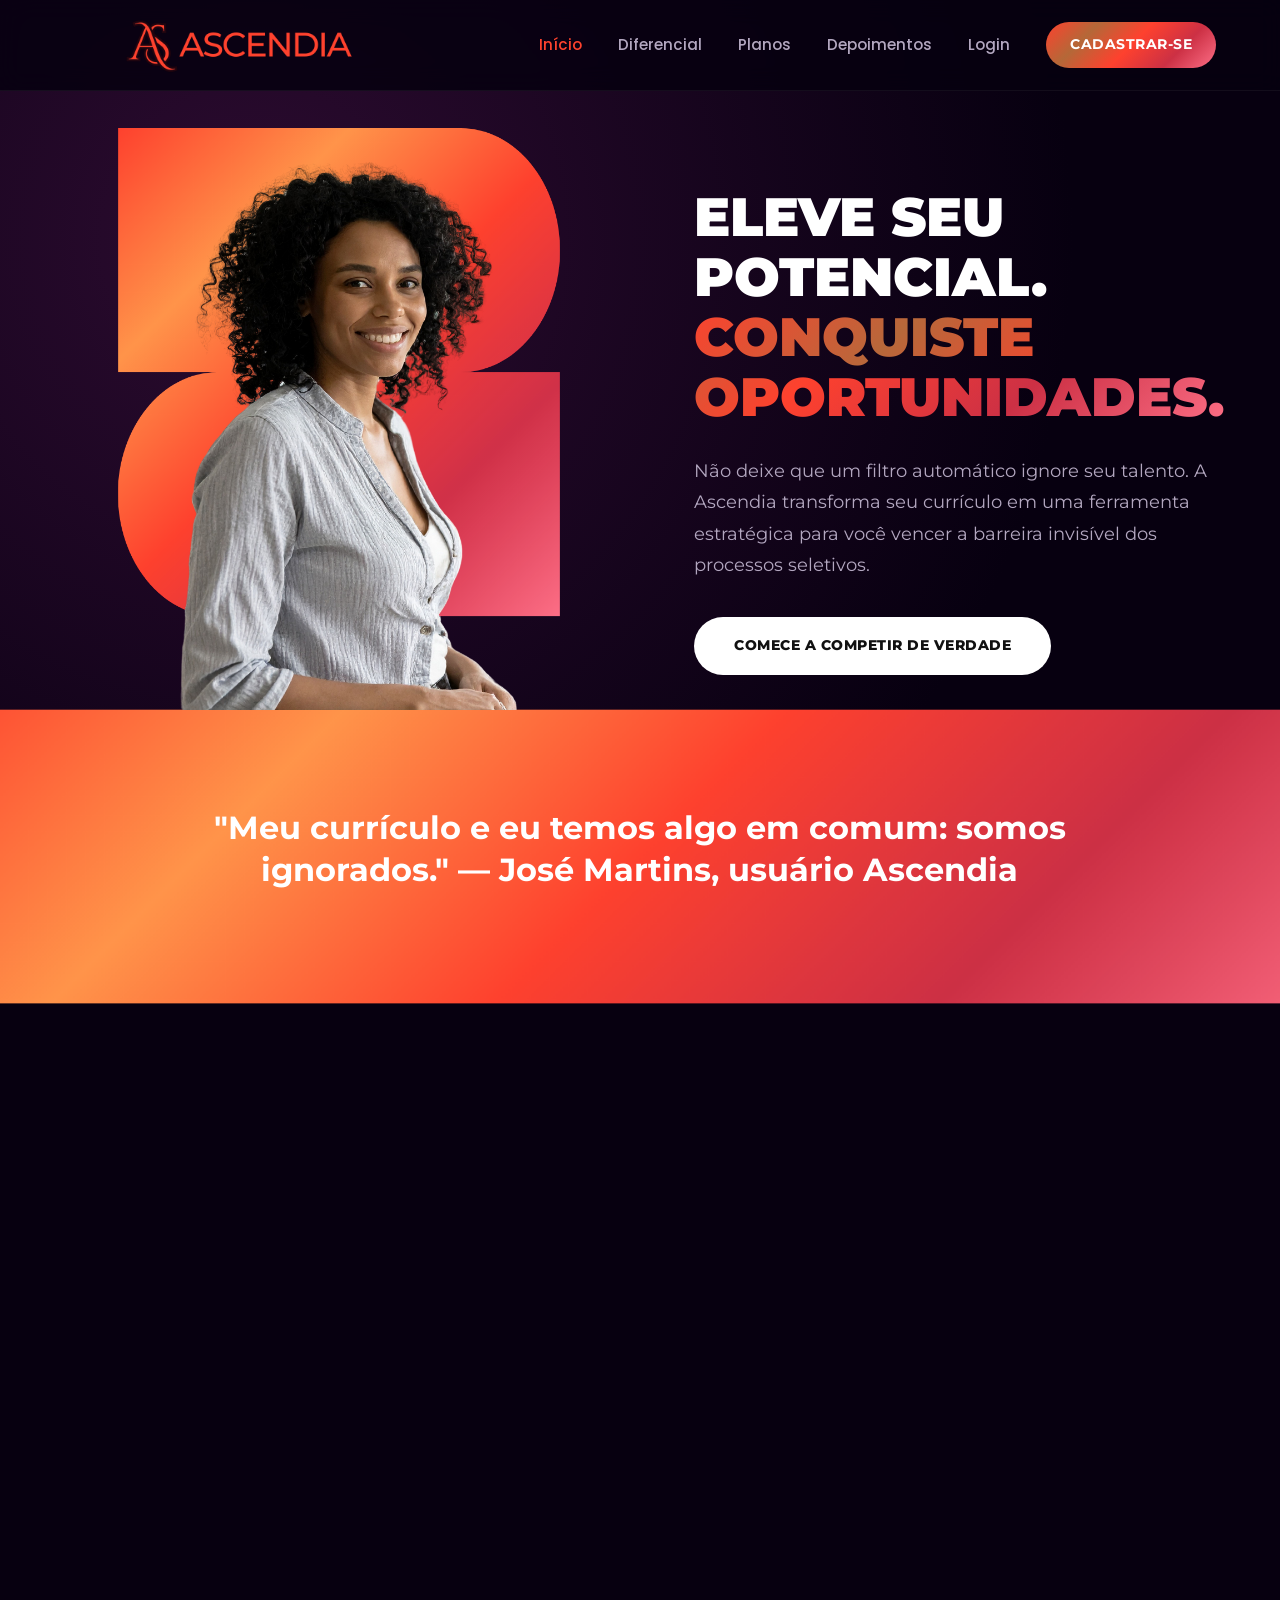
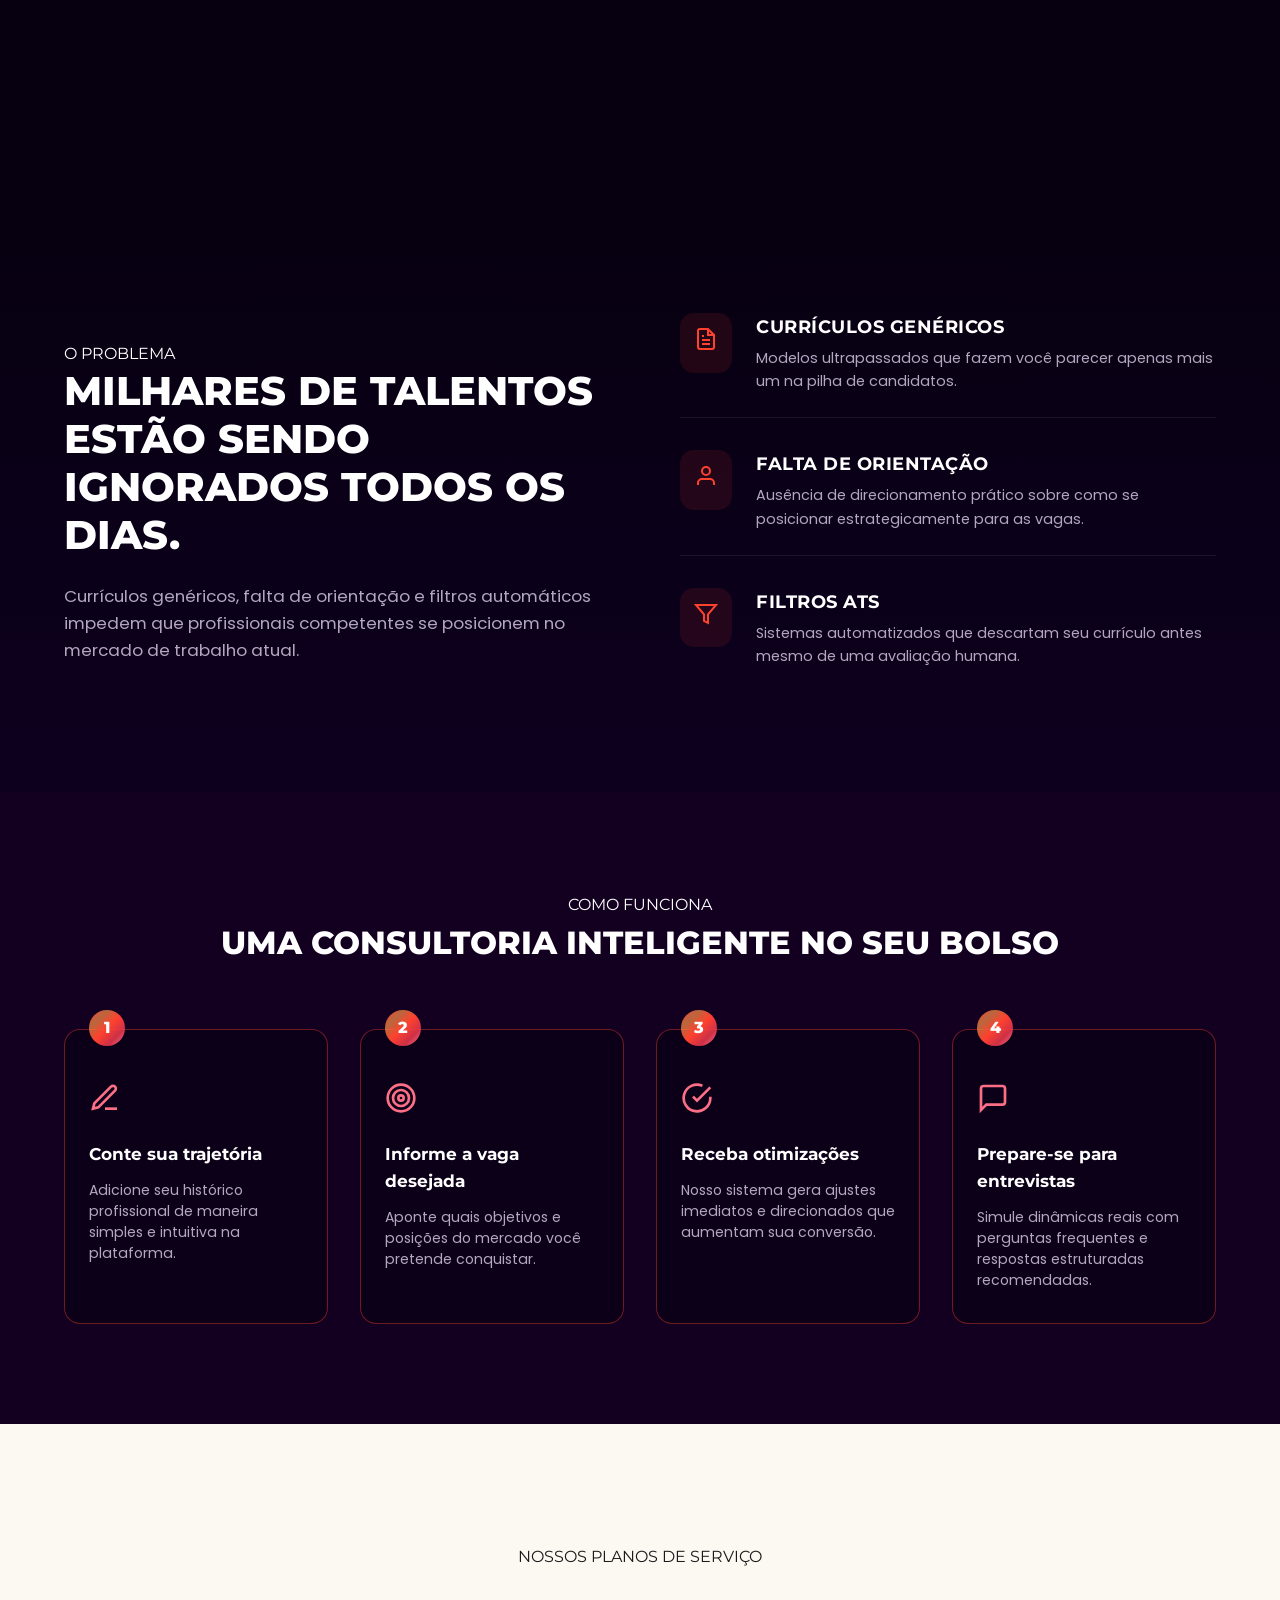
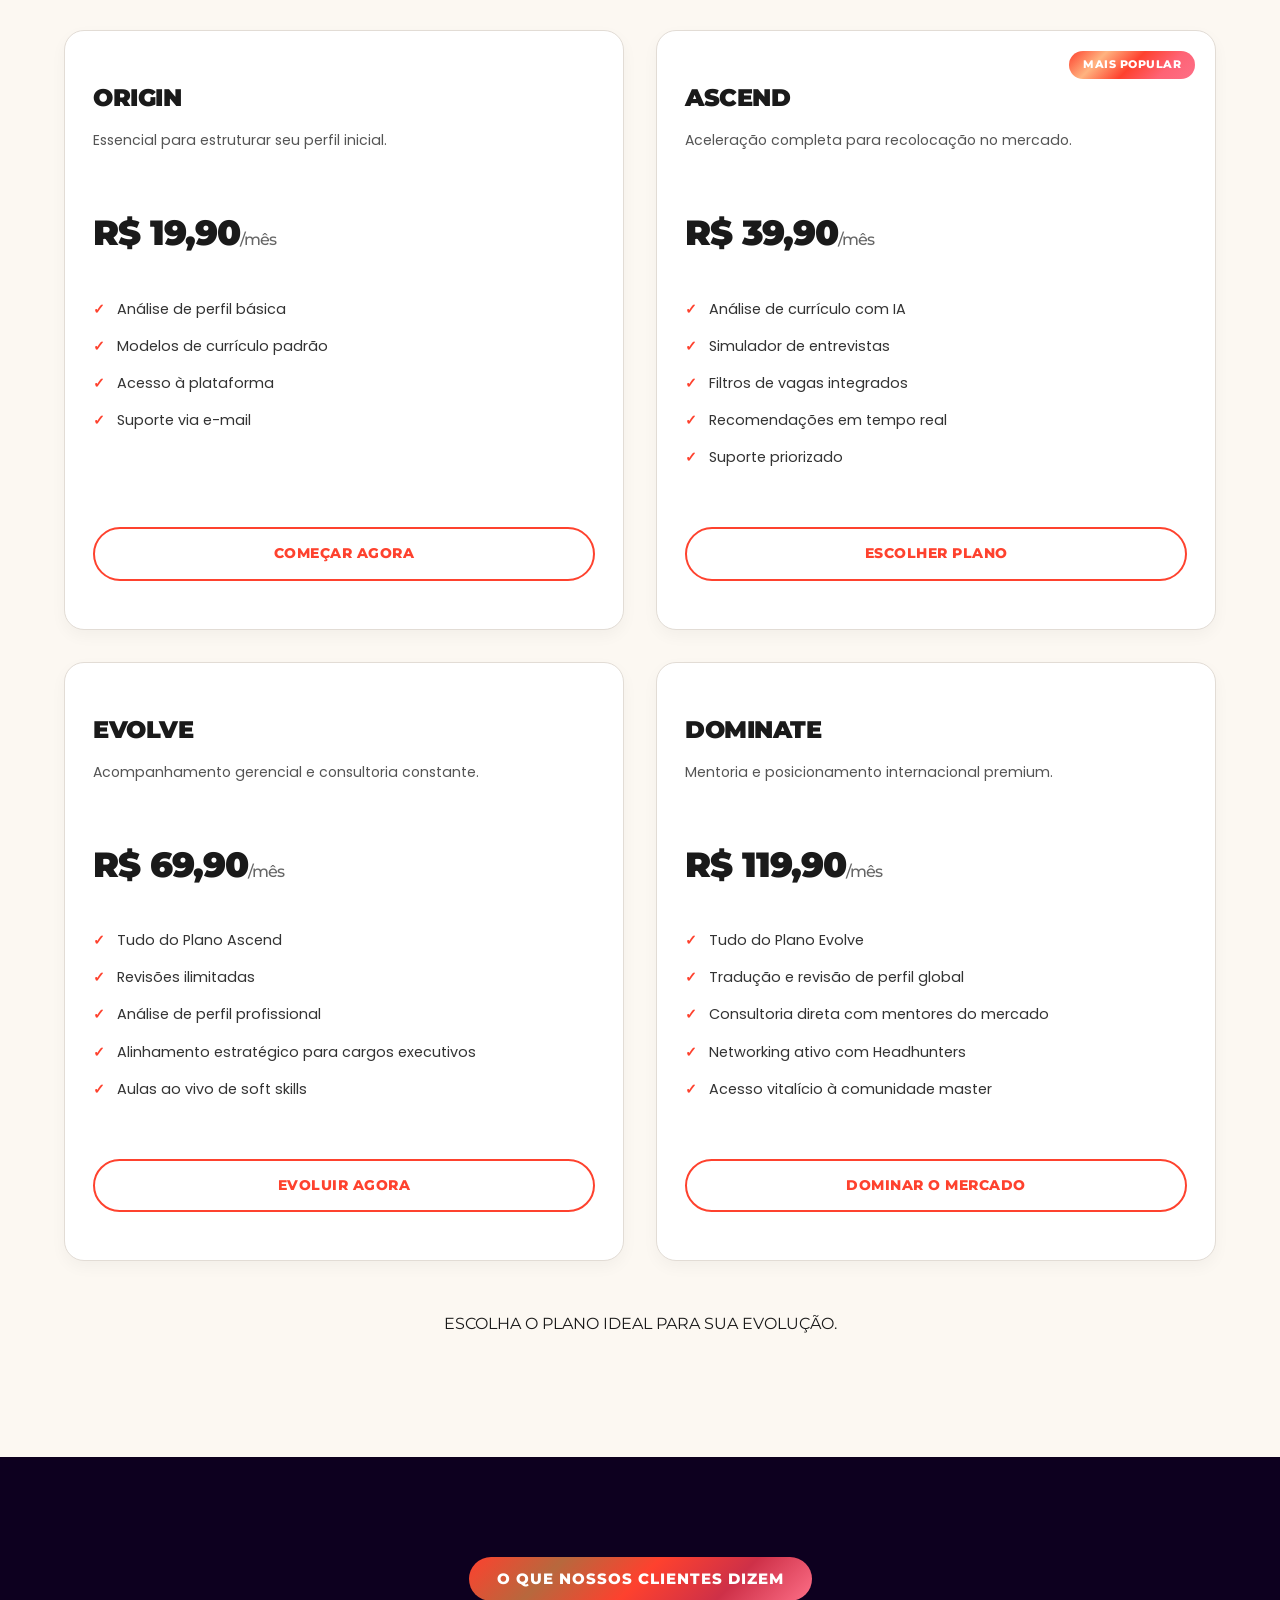
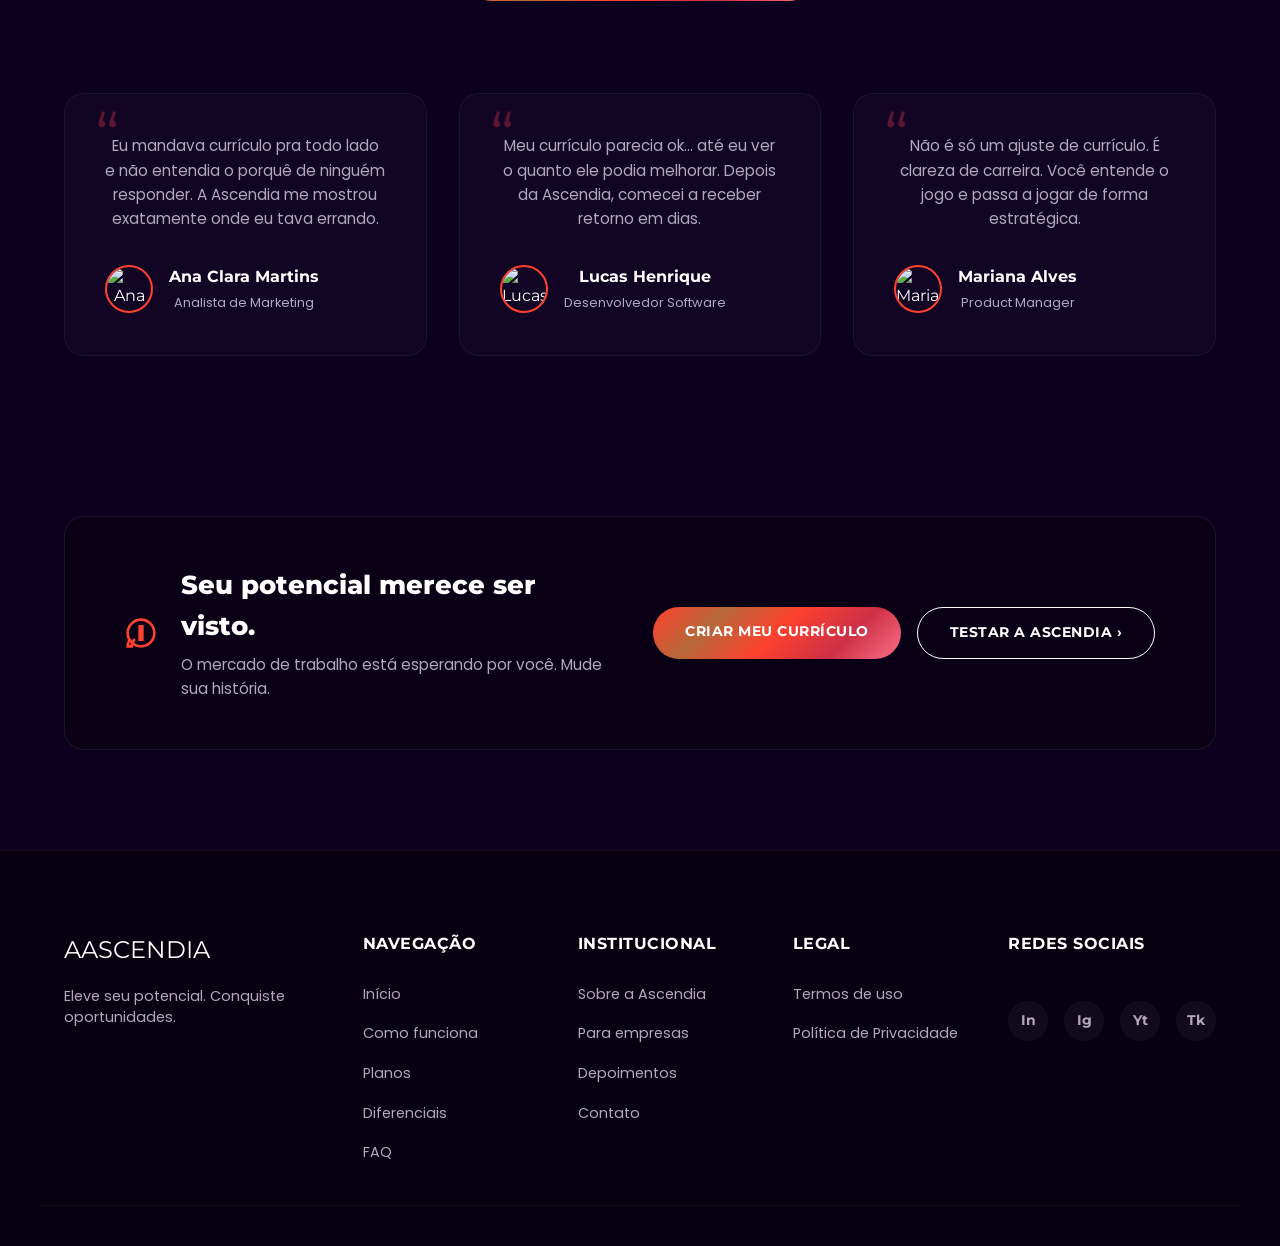
==== commit d2b271a6: "Atualização LandingPage" ====
--- a/index.html
+++ b/index.html
@@ -14,7 +14,7 @@
     <header class="header">
         <div class="container nav-container">
             <div class="logo">
-                <span class="logo-icon">A</span> ASCENDIA
+              <img src="IMG/marca.png" alt="Ascendia" class="logo-img">
             </div>
             <button class="menu-toggle" aria-label="Abrir menu">
                 <span></span>
@@ -34,33 +34,57 @@
 
     <main>
         <section id="inicio" class="hero-section">
-            <div class="container hero-container">
-                <div class="hero-image-side">
-                    <div class="s-shape-bg"></div>
-                    <img src="https://images.unsplash.com/photo-1573496359142-b8d87734a5a2?q=80&w=600&auto=format&fit=crop" alt="Profissional sorrindo" class="hero-img">
-                </div>
-                <div class="hero-text-side">
-                    <h1 class="hero-title">ELEVE SEU POTENCIAL.<br><span class="highlight">CONQUISTE OPORTUNIDADES.</span></h1>
-                    <p class="hero-description">
-                        Não deixe que um filtro automático ignore seu talento. A Ascendia transforma seu currículo em uma ferramenta estratégica para você vencer a barreira invisível dos processos seletivos.
-                    </p>
-                    <a href="#planos" class="btn btn-hero">COMECE A COMPETIR DE VERDADE</a>
-                </div>
-            </div>
-        </section>
-
-        <section class="quote-section">
-            <div class="container">
-                <div class="quote-banner">
-                    <p class="quote-text">"Meu currículo e eu temos algo em comum: somos ignorados." — <strong>José Martins</strong>, usuário Ascendia</p>
-                </div>
-            </div>
-        </section>
+    <div class="container hero-container">
+
+        <div class="hero-image-side">
+            <img src="IMG/fundo.png" alt="Fundo Ascendia" class="s-shape-bg">
+
+            <img
+                src="IMG/Profissional.png.png"
+                alt="Profissional sorrindo"
+                class="hero-img"
+            >
+        </div>
+
+        <div class="hero-text-side">
+            <h1 class="hero-title">
+                ELEVE SEU POTENCIAL.<br>
+                <span class="highlight">
+                    CONQUISTE OPORTUNIDADES.
+                </span>
+            </h1>
+
+            <p class="hero-description">
+                Não deixe que um filtro automático ignore seu talento.
+                A Ascendia transforma seu currículo em uma ferramenta
+                estratégica para você vencer a barreira invisível dos
+                processos seletivos.
+            </p>
+
+            <a href="#planos" class="btn btn-hero">
+                COMECE A COMPETIR DE VERDADE
+            </a>
+        </div>
+
+    </div>
+</section>
+
+<section class="quote-section">
+    <div class="container">
+        <div class="quote-banner">
+            <img src="IMG/faixa.png" alt="" class="quote-banner-img">
+            <p class="quote-text">
+                "Meu currículo e eu temos algo em comum: somos ignorados."
+                — <strong>José Martins</strong>, usuário Ascendia
+            </p>
+        </div>
+    </div>
+</section>
 
         <section id="diferencial" class="problem-section">
             <div class="container problem-container">
                 <div class="problem-left">
-                    <span class="badge-title">O PROBLEMA</span>
+                    <span class="section-banner">O PROBLEMA</span>
                     <h2 class="section-title">MILHARES DE TALENTOS ESTÃO SENDO IGNORADOS TODOS OS DIAS.</h2>
                     <p class="section-support">Currículos genéricos, falta de orientação e filtros automáticos impedem que profissionais competentes se posicionem no mercado de trabalho atual.</p>
                 </div>
@@ -98,7 +122,7 @@
 
         <section class="how-it-works">
             <div class="container text-center">
-                <span class="badge-title">COMO FUNCIONA</span>
+                <span class="section-banner center-banner">COMO FUNCIONA</span>
                 <h2 class="sub-section-title">UMA CONSULTORIA INTELIGENTE NO SEU BOLSO</h2>
                 
                 <div class="steps-grid">
@@ -143,8 +167,7 @@
 
         <section id="planos" class="plans-section">
             <div class="container text-center">
-                <span class="badge-title light-bg">NOSSOS PLANOS DE SERVIÇO</span>
-                
+                <span class="section-banner full-banner">NOSSOS PLANOS DE SERVIÇO</span>                
                 <div class="plans-grid">
                     <div class="plan-card">
                         <h3>ORIGIN</h3>
--- a/style.css
+++ b/style.css
@@ -119,21 +119,14 @@
 }
 
 .logo {
-    font-weight: 900;
-    font-size: 1.6rem;
-    letter-spacing: 1.5px;
-    color: var(--text-white);
     display: flex;
     align-items: center;
-    gap: 8px;
-}
-
-.logo-icon {
-    background: var(--main-gradient);
-    -webkit-background-clip: text;
-    -webkit-text-fill-color: transparent;
-    background-clip: text;
-    font-size: 2rem;
+}
+
+.logo-img {
+    height: 200px;
+    width: auto;
+    display: block;
 }
 
 .nav-menu {
@@ -181,91 +174,174 @@
    HERO SECTION
    ========================================================================== */
 .hero-section {
-    padding-top: 180px;
-    padding-bottom: 100px;
-    background: radial-gradient(circle at 20% 30%, var(--color-purple-light) 0%, var(--bg-deep) 70%);
+    padding-top: 160px;
+    padding-bottom: 90px;
+
+    background: radial-gradient(
+        circle at 20% 30%,
+        var(--color-purple-light) 0%,
+        var(--bg-deep) 70%
+    );
+
     position: relative;
+    overflow: hidden;
 }
 
 .hero-container {
     display: grid;
-    grid-template-columns: 1.12fr 1fr;
+    grid-template-columns: 1fr 1fr;
+
     align-items: center;
-    gap: 40px;
-}
+    gap: 80px;
+}
+
+/* =====================================================
+   LADO DA IMAGEM
+===================================================== */
 
 .hero-image-side {
     position: relative;
-    display: flex;
-    justify-content: center;
-    align-items: center;
-}
-
-.hero-image-side::before {
-    content: "S";
+
+    width: 550px;
+    height: 550px;
+
+    margin: 0 auto;
+}
+
+.s-shape-bg {
     position: absolute;
-    font-family: var(--font-primary);
-    font-size: 32rem;
+    transform: scale(1.95);
+
+    top: -65px;
+    left: 0;
+
+    width: 100%;
+    height: 100%;
+
+    object-fit: contain;
+
+    z-index: 1;
+}
+
+.hero-img {
+    position: absolute;
+
+    left: -275px;
+    bottom: 0;
+
+    height: 600px;
+    width: auto;
+
+    z-index: 2;
+}
+
+/* =====================================================
+   LADO DO TEXTO
+===================================================== */
+
+.hero-text-side {
+    position: relative;
+    z-index: 5;
+    top: -4px;
+}
+
+.hero-title {
+    font-size: 3.4rem;
     font-weight: 900;
-    line-height: 1;
+
+    line-height: 1.1;
+
+    margin-bottom: 28px;
+
+    text-transform: uppercase;
+}
+
+.hero-title .highlight {
     background: var(--main-gradient);
+
     -webkit-background-clip: text;
     -webkit-text-fill-color: transparent;
+
     background-clip: text;
-    opacity: 0.85;
-    z-index: 1;
-    transform: rotate(-10deg) translate(-20px, -10px);
-    user-select: none;
-}
-
-.s-shape-bg {
-    display: none;
-}
-
-.hero-img {
-    position: relative;
-    z-index: 2;
-    max-width: 100%;
-    height: 480px;
-    object-fit: cover;
-    border-radius: 24px;
-}
-
-.hero-text-side {
-    z-index: 2;
-}
-
-.hero-title {
-    font-size: 3.2rem;
-    font-weight: 900;
-    line-height: 1.15;
-    margin-bottom: 28px;
-    text-transform: uppercase;
-    letter-spacing: -0.5px;
-}
-
-.hero-title .highlight {
-    background: var(--main-gradient);
-    -webkit-background-clip: text;
-    -webkit-text-fill-color: transparent;
-    background-clip: text;
 }
 
 .hero-description {
-    font-family: var(--font-secondary);
-    color: var(--text-muted);
+    max-width: 560px;
+
+    color: var(--text-muted);
+
     font-size: 1.1rem;
-    margin-bottom: 40px;
-    max-width: 540px;
+    line-height: 1.8;
+
+    margin-bottom: 36px;
 }
 
 .btn-hero {
+    display: inline-flex;
+    align-items: center;
+    justify-content: center;
+
     background: #ffffff;
-    color: #1a1a1a;
-    padding: 16px 40px;
-    font-size: 0.95rem;
+    color: #111111;
+
+    padding: 18px 40px;
+
+    border-radius: 999px;
+
     font-weight: 800;
-    border: 1px solid #e0e0e0;
+    text-decoration: none;
+
+    transition: .3s;
+}
+
+.btn-hero:hover {
+    transform: translateY(-2px);
+}
+
+/* =====================================================
+   RESPONSIVO
+===================================================== */
+
+@media (max-width: 992px) {
+
+    .hero-container {
+        grid-template-columns: 1fr;
+        text-align: center;
+    }
+
+    .hero-image-side {
+        width: 420px;
+        height: 420px;
+    }
+
+    .hero-img {
+        height: 380px;
+    }
+
+    .hero-title {
+        font-size: 2.5rem;
+    }
+
+    .hero-description {
+        margin-left: auto;
+        margin-right: auto;
+    }
+}
+
+@media (max-width: 576px) {
+
+    .hero-image-side {
+        width: 320px;
+        height: 320px;
+    }
+
+    .hero-img {
+        height: 300px;
+    }
+
+    .hero-title {
+        font-size: 2rem;
+    }
 }
 
 /* ==========================================================================
@@ -276,18 +352,38 @@
 }
 
 .quote-banner {
-    background: var(--main-gradient);
-    padding: 32px;
-    border-radius: 40px;
+    position: relative;
+    width: 100%;
+}
+
+.quote-banner-img {
+    width: 144%;
+    display: block;
+    position: relative;
+    top: -450px;
+    left: -252px;
+
+}
+
+.quote-text {
+    position: absolute;
+
+    top: 1%;
+    left: 50%;
+
+    transform: translate(-50%, -50%);
+
+    width: 90%;
+
+    margin: 0;
+
+    color: #fff;
+
     text-align: center;
-    box-shadow: 0 15px 35px rgba(254, 65, 46, 0.2);
-}
-
-.quote-text {
-    font-size: 1.3rem;
-    font-weight: 600;
-    text-align: center;
-    color: var(--text-white);
+
+    font-size: 2rem;
+    font-weight: 700;
+    line-height: 1.3;
 }
 
 /* ==========================================================================
@@ -440,6 +536,7 @@
 
 .plans-section .badge-title {
     color: var(--text-white);
+    
 }
 
 .plans-section .sub-section-title,
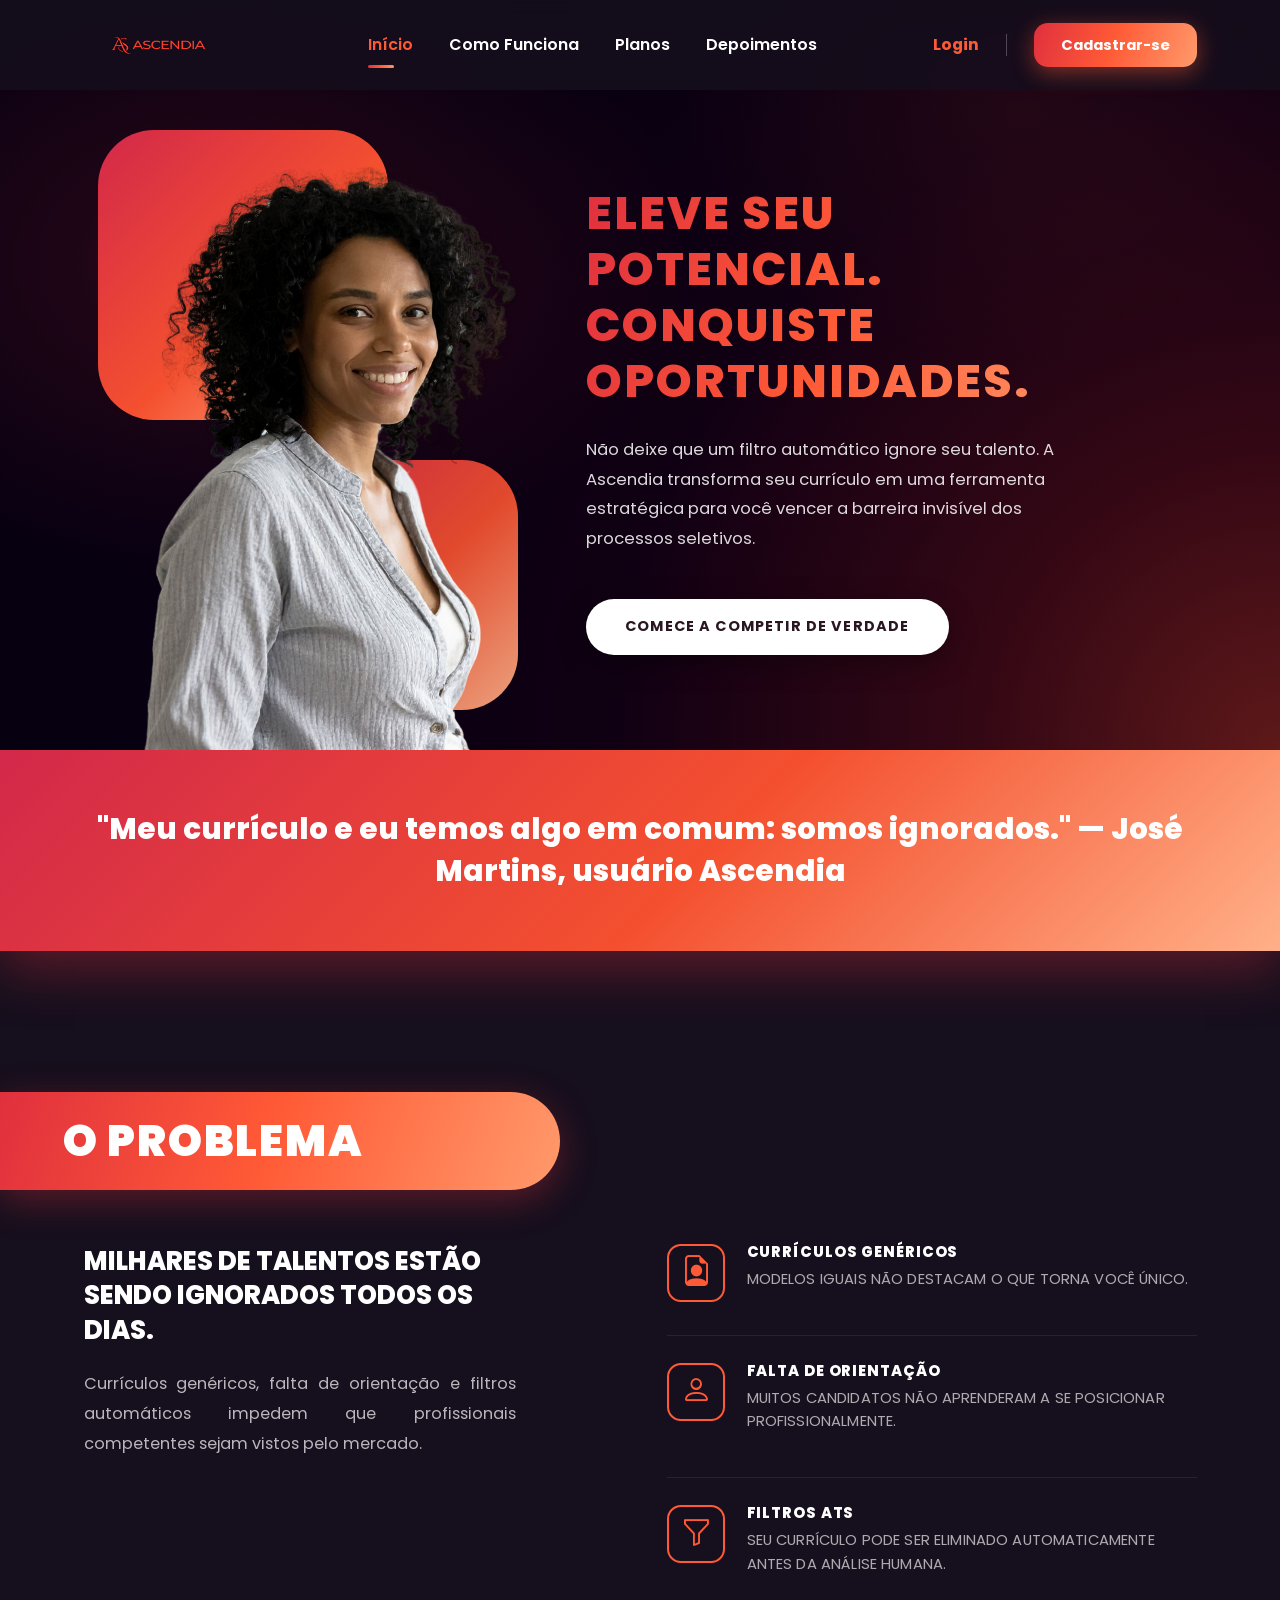
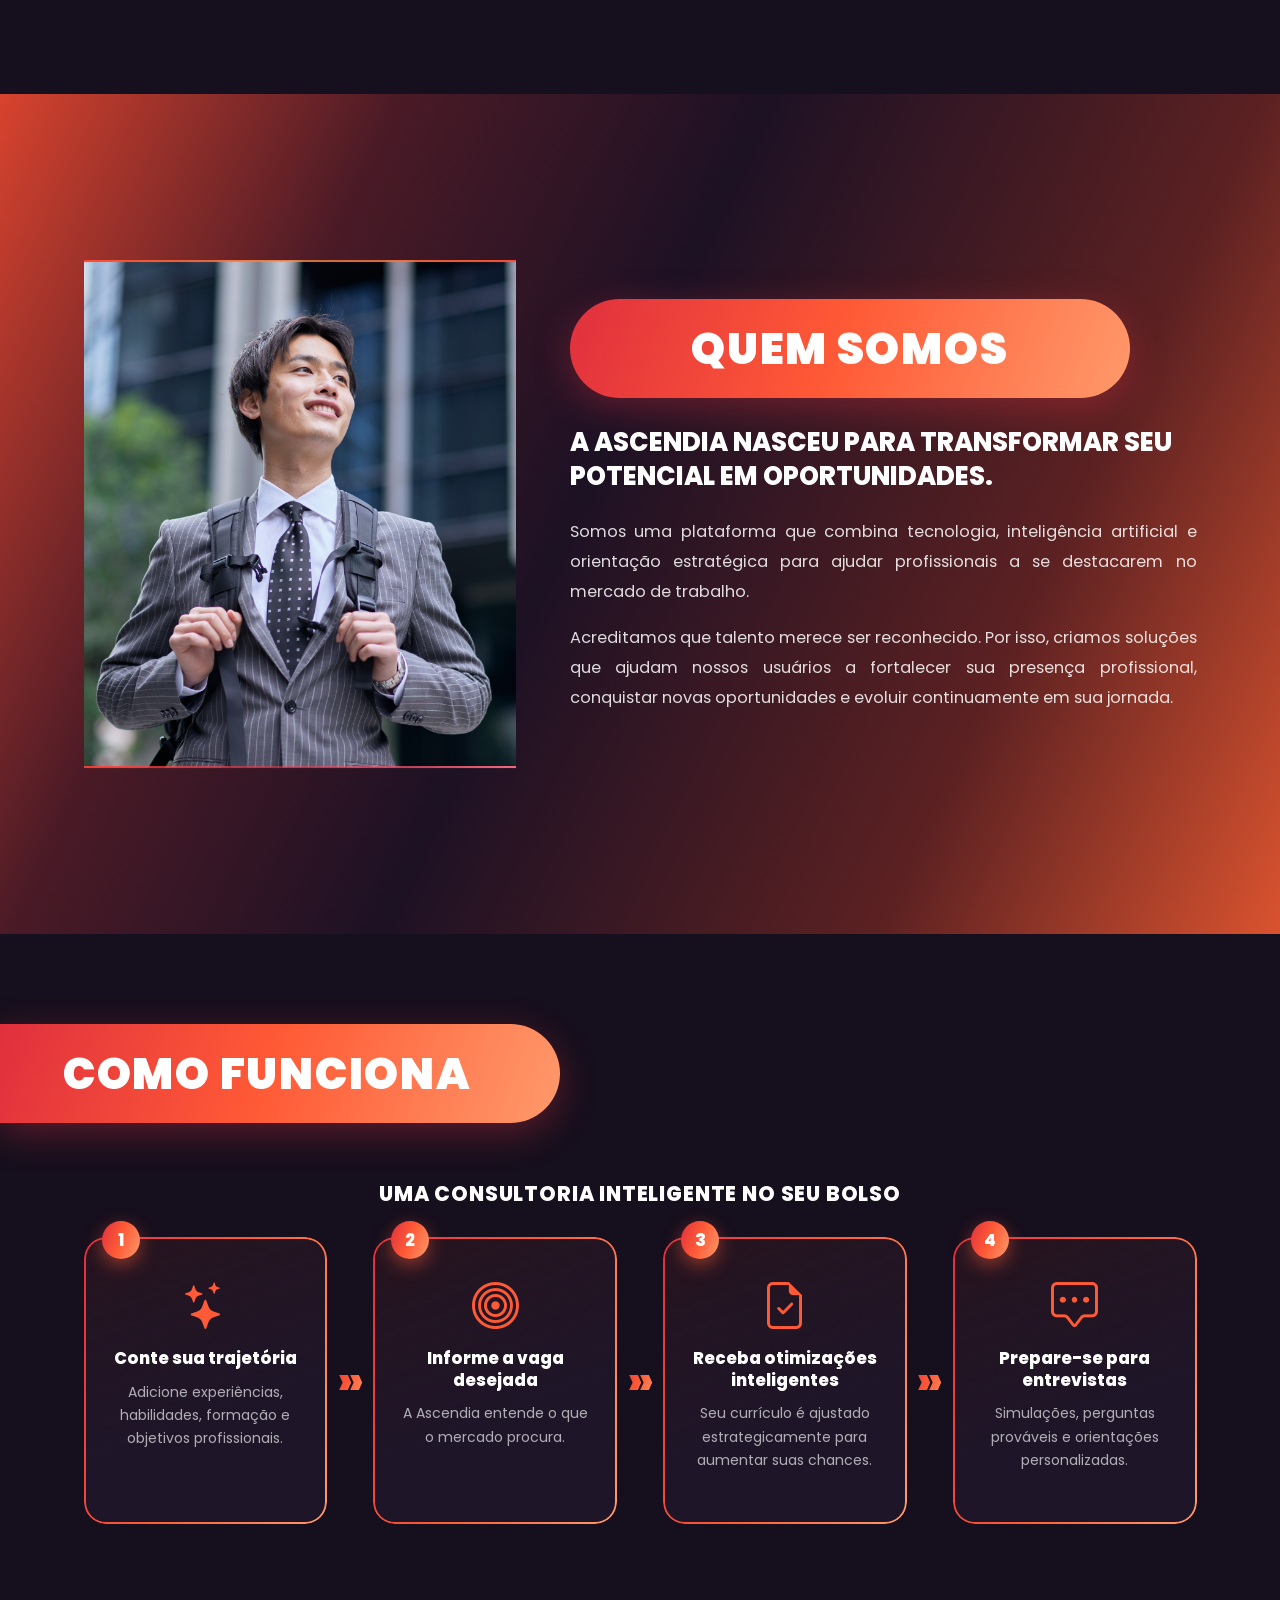
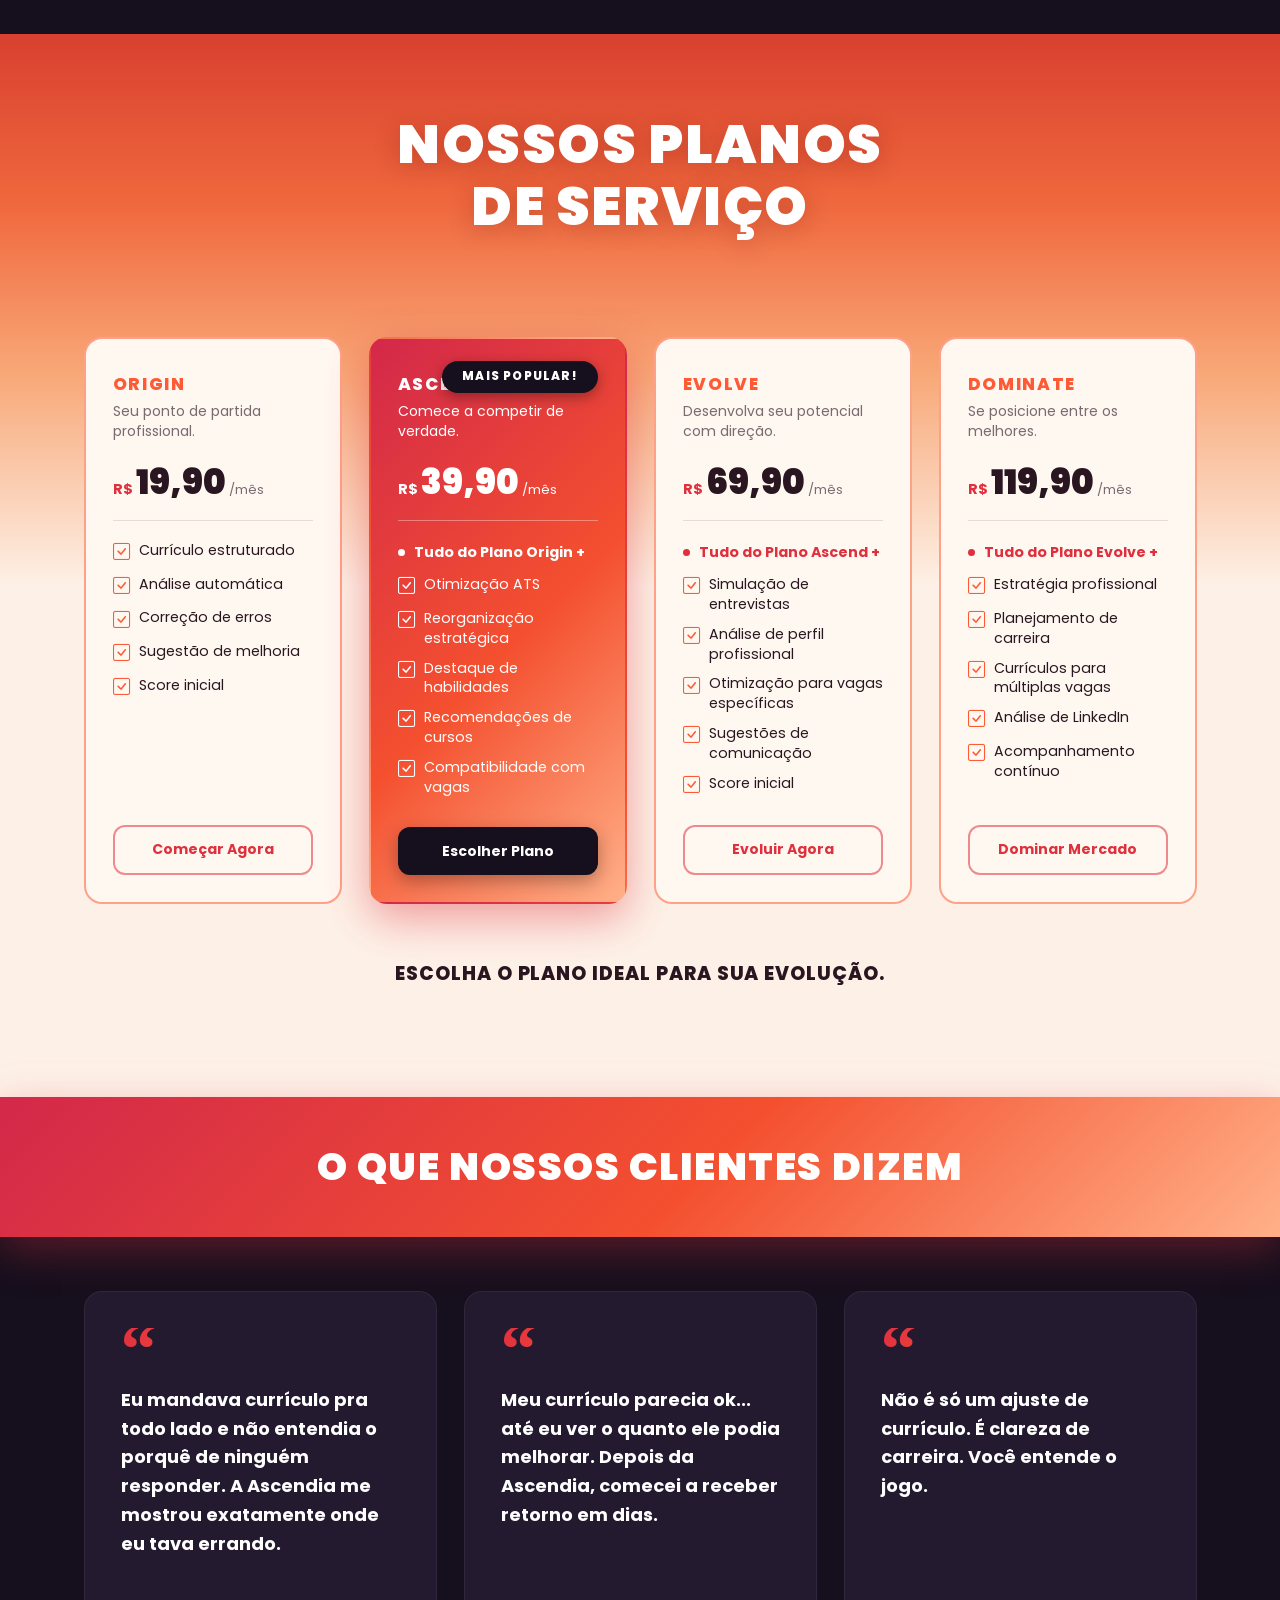
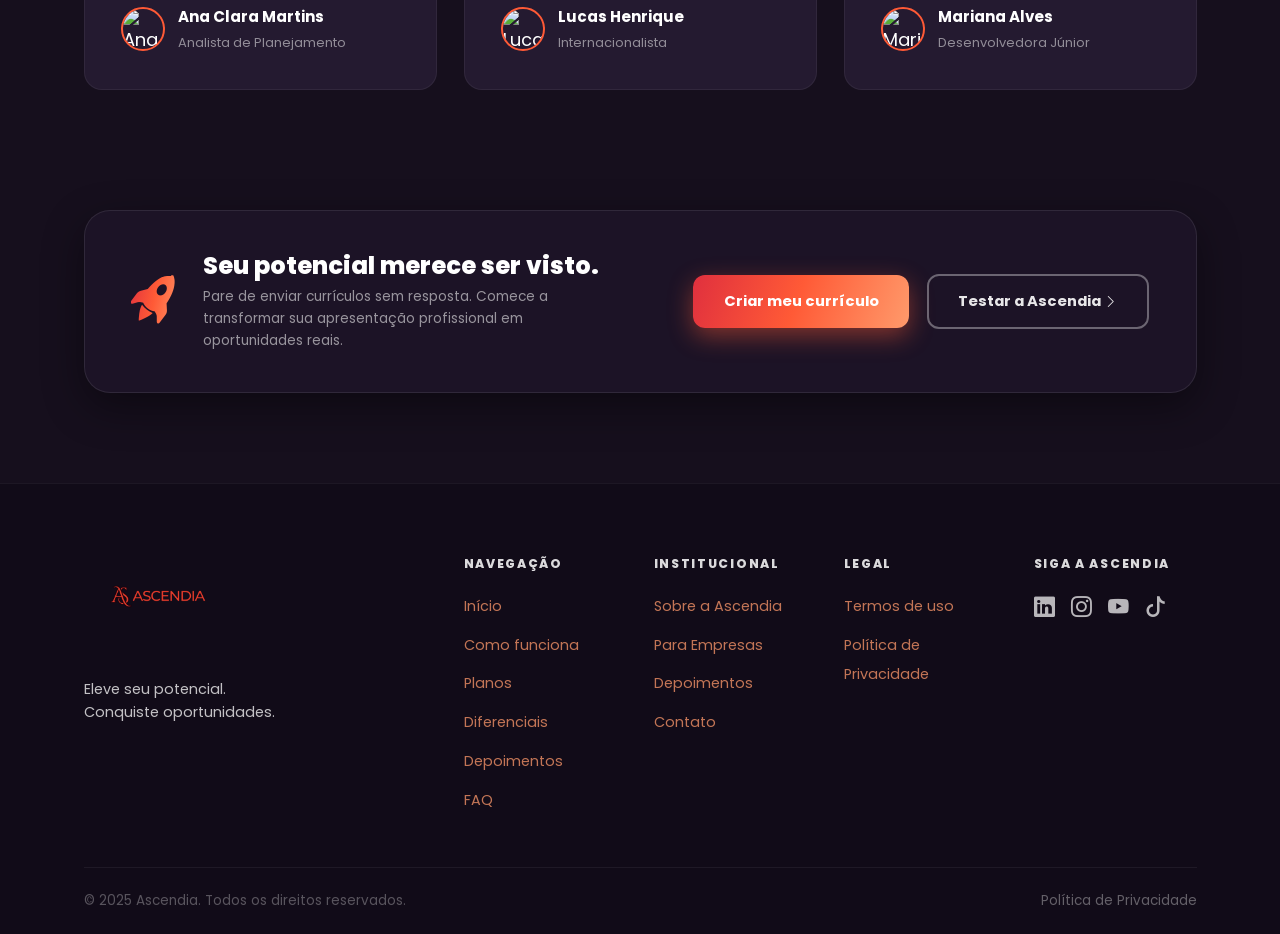
==== commit c520514b: "Atualização da landing page" ====
--- a/index.html
+++ b/index.html
@@ -1,347 +1,443 @@
 <!DOCTYPE html>
 <html lang="pt-BR">
 <head>
-    <meta charset="UTF-8">
-    <meta name="viewport" content="width=device-width, initial-scale=1.0">
-    <title>Ascendia - Eleve seu Potencial, Conquiste Oportunidades</title>
-    <link rel="preconnect" href="https://fonts.googleapis.com">
-    <link rel="preconnect" href="https://fonts.gstatic.com" crossorigin>
-    <link href="https://fonts.googleapis.com/css2?family=Montserrat:wght@400;600;700;800&family=Poppins:wght@400;500;600&display=swap" rel="stylesheet">
-    <link rel="stylesheet" href="style.css">
+  <meta charset="UTF-8"/>
+  <meta name="viewport" content="width=device-width, initial-scale=1.0"/>
+  <meta name="description" content="Ascendia transforma seu currículo em uma ferramenta estratégica para vencer a barreira invisível dos processos seletivos."/>
+  <meta property="og:title" content="Ascendia — Eleve seu potencial. Conquiste oportunidades."/>
+  <meta property="og:type" content="website"/>
+  <title>Ascendia — Eleve seu potencial. Conquiste oportunidades.</title>
+  <link rel="preconnect" href="https://fonts.googleapis.com"/>
+  <link rel="preconnect" href="https://fonts.gstatic.com" crossorigin/>
+  <link href="https://fonts.googleapis.com/css2?family=Poppins:wght@300;400;500;600;700;800;900&display=swap" rel="stylesheet"/>
+  <link href="https://cdn.jsdelivr.net/npm/bootstrap@5.3.3/dist/css/bootstrap.min.css" rel="stylesheet"/>
+  <link href="https://cdn.jsdelivr.net/npm/bootstrap-icons@1.11.3/font/bootstrap-icons.min.css" rel="stylesheet"/>
+  <link rel="stylesheet" href="style.css"/>
 </head>
 <body>
 
-    <header class="header">
-        <div class="container nav-container">
-            <div class="logo">
-              <img src="IMG/marca.png" alt="Ascendia" class="logo-img">
-            </div>
-            <button class="menu-toggle" aria-label="Abrir menu">
-                <span></span>
-                <span></span>
-                <span></span>
-            </button>
-            <nav class="nav-menu">
-                <a href="#inicio" class="nav-link active">Início</a>
-                <a href="#diferencial" class="nav-link">Diferencial</a>
-                <a href="#planos" class="nav-link">Planos</a>
-                <a href="#depoimentos" class="nav-link">Depoimentos</a>
-                <a href="#login" class="nav-link login-link">Login</a>
-                <a href="#cadastro" class="btn btn-nav">Cadastrar-se</a>
-            </nav>
-        </div>
-    </header>
-
-    <main>
-        <section id="inicio" class="hero-section">
-    <div class="container hero-container">
-
-        <div class="hero-image-side">
-            <img src="IMG/fundo.png" alt="Fundo Ascendia" class="s-shape-bg">
-
-            <img
-                src="IMG/Profissional.png.png"
-                alt="Profissional sorrindo"
-                class="hero-img"
-            >
-        </div>
-
-        <div class="hero-text-side">
-            <h1 class="hero-title">
-                ELEVE SEU POTENCIAL.<br>
-                <span class="highlight">
-                    CONQUISTE OPORTUNIDADES.
-                </span>
-            </h1>
-
-            <p class="hero-description">
-                Não deixe que um filtro automático ignore seu talento.
-                A Ascendia transforma seu currículo em uma ferramenta
-                estratégica para você vencer a barreira invisível dos
-                processos seletivos.
-            </p>
-
-            <a href="#planos" class="btn btn-hero">
-                COMECE A COMPETIR DE VERDADE
-            </a>
-        </div>
-
-    </div>
-</section>
-
-<section class="quote-section">
+<!-- NAVBAR -->
+<nav id="mainNav" class="navbar navbar-expand-lg fixed-top" aria-label="Navegação principal">
+  <div class="container">
+    <a class="navbar-brand" href="#">
+      <img src="IMG/marca.png" alt="Ascendia Logo" class="nav-logo">
+    </a>
+
+    <button class="navbar-toggler border-0" type="button" data-bs-toggle="offcanvas" data-bs-target="#mobileNav" aria-label="Abrir menu">
+      <span class="toggler-bar"></span>
+      <span class="toggler-bar"></span>
+      <span class="toggler-bar"></span>
+    </button>
+
+    <div class="collapse navbar-collapse">
+      <ul class="navbar-nav mx-auto gap-lg-3 gap-1">
+        <li class="nav-item"><a class="nav-link" href="#hero">Início</a></li>
+        <li class="nav-item"><a class="nav-link" href="#como-funciona">Como Funciona</a></li>
+        <li class="nav-item"><a class="nav-link" href="#planos">Planos</a></li>
+        <li class="nav-item"><a class="nav-link" href="#depoimentos">Depoimentos</a></li>
+      </ul>
+      <div class="d-flex align-items-center gap-3">
+        <a href="#" class="nav-link-login">Login</a>
+        <span class="nav-divider" aria-hidden="true"></span>
+        <a href="#planos" class="btn-cadastrar">Cadastrar-se</a>
+      </div>
+    </div>
+  </div>
+</nav>
+
+<!-- MOBILE OFFCANVAS -->
+<div class="offcanvas offcanvas-end" id="mobileNav" tabindex="-1">
+  <div class="offcanvas-header">
+    <div class="d-flex align-items-center gap-2">
+      <svg width="26" height="26" viewBox="0 0 40 40" fill="none" aria-hidden="true">
+        <path d="M20 3 L36 37 H29.5 L20 14.5 L10.5 37 H4 Z" fill="none" stroke="#ff5a36" stroke-width="2.6" stroke-linejoin="round"/>
+        <path d="M9 27 C16 22, 24 32, 31 26" fill="none" stroke="#ff5a36" stroke-width="2.6" stroke-linecap="round"/>
+      </svg>
+      <span style="color:#ff5a36;font-weight:800;font-size:.95rem;letter-spacing:.08em;">ASCENDIA</span>
+    </div>
+    <button type="button" class="btn-close btn-close-white" data-bs-dismiss="offcanvas" aria-label="Fechar"></button>
+  </div>
+  <div class="offcanvas-body d-flex flex-column">
+    <ul class="navbar-nav flex-column gap-1 mb-4">
+      <li><a class="mobile-nav-link" href="#hero" data-bs-dismiss="offcanvas">Início</a></li>
+      <li><a class="mobile-nav-link" href="#como-funciona" data-bs-dismiss="offcanvas">Como Funciona</a></li>
+      <li><a class="mobile-nav-link" href="#planos" data-bs-dismiss="offcanvas">Planos</a></li>
+      <li><a class="mobile-nav-link" href="#depoimentos" data-bs-dismiss="offcanvas">Depoimentos</a></li>
+      <li><a class="mobile-nav-link" href="#" data-bs-dismiss="offcanvas">Login</a></li>
+    </ul>
+    <a href="#planos" class="btn-cadastrar w-100 text-center mt-auto" data-bs-dismiss="offcanvas">Cadastrar-se</a>
+  </div>
+</div>
+
+<main>
+
+<!-- HERO -->
+<section id="hero" class="hero-section">
+  <div class="container">
+    <div class="row align-items-center hero-row">
+      <div class="col-lg-5 reveal">
+        <div class="hero-art">
+          <span class="hero-shape hero-shape-1" aria-hidden="true"></span>
+          <span class="hero-shape hero-shape-2" aria-hidden="true"></span>
+          <img src="IMG/Profissional.png.png" alt="Profissional" class="hero-photo" width="560" height="640"/>
+        </div>
+      </div>
+      <div class="col-lg-7 reveal reveal-d1">
+        <div class="hero-text-inner">
+          <h1 class="hero-h1">
+            ELEVE SEU POTENCIAL.<br>
+            CONQUISTE<br>
+            OPORTUNIDADES.
+          </h1>
+          <p class="hero-p">
+            Não deixe que um filtro automático ignore seu talento. A Ascendia transforma seu currículo em uma ferramenta estratégica para você vencer a barreira invisível dos processos seletivos.
+          </p>
+          <a href="#planos" class="btn-hero mt-4 d-inline-block">COMECE A COMPETIR DE VERDADE</a>
+        </div>
+      </div>
+    </div>
+  </div>
+</section>
+
+<!-- QUOTE BANNER -->
+<section class="quote-section reveal" aria-label="Depoimento em destaque">
+  <div class="quote-banner">
     <div class="container">
-        <div class="quote-banner">
-            <img src="IMG/faixa.png" alt="" class="quote-banner-img">
-            <p class="quote-text">
-                "Meu currículo e eu temos algo em comum: somos ignorados."
-                — <strong>José Martins</strong>, usuário Ascendia
-            </p>
-        </div>
-    </div>
-</section>
-
-        <section id="diferencial" class="problem-section">
-            <div class="container problem-container">
-                <div class="problem-left">
-                    <span class="section-banner">O PROBLEMA</span>
-                    <h2 class="section-title">MILHARES DE TALENTOS ESTÃO SENDO IGNORADOS TODOS OS DIAS.</h2>
-                    <p class="section-support">Currículos genéricos, falta de orientação e filtros automáticos impedem que profissionais competentes se posicionem no mercado de trabalho atual.</p>
-                </div>
-                <div class="problem-right">
-                    <div class="problem-block">
-                        <div class="problem-icon">
-                            <svg width="24" height="24" viewBox="0 0 24 24" fill="none" stroke="currentColor" stroke-width="2"><path d="M14 2H6a2 2 0 0 0-2 2v16a2 2 0 0 0 2 2h12a2 2 0 0 0 2-2V8z"></path><polyline points="14 2 14 8 20 8"></polyline><line x1="16" y1="13" x2="8" y2="13"></line><line x1="16" y1="17" x2="8" y2="17"></line><polyline points="10 9 9 9 8 9"></polyline></svg>
-                        </div>
-                        <div class="problem-info">
-                            <h3>CURRÍCULOS GENÉRICOS</h3>
-                            <p>Modelos ultrapassados que fazem você parecer apenas mais um na pilha de candidatos.</p>
-                        </div>
-                    </div>
-                    <div class="problem-block">
-                        <div class="problem-icon">
-                            <svg width="24" height="24" viewBox="0 0 24 24" fill="none" stroke="currentColor" stroke-width="2"><path d="M20 21v-2a4 4 0 0 0-4-4H8a4 4 0 0 0-4 4v2"></path><circle cx="12" cy="7" r="4"></circle></svg>
-                        </div>
-                        <div class="problem-info">
-                            <h3>FALTA DE ORIENTAÇÃO</h3>
-                            <p>Ausência de direcionamento prático sobre como se posicionar estrategicamente para as vagas.</p>
-                        </div>
-                    </div>
-                    <div class="problem-block">
-                        <div class="problem-icon">
-                            <svg width="24" height="24" viewBox="0 0 24 24" fill="none" stroke="currentColor" stroke-width="2"><polygon points="22 3 2 3 10 12.46 10 19 14 21 14 12.46 22 3"></polygon></svg>
-                        </div>
-                        <div class="problem-info">
-                            <h3>FILTROS ATS</h3>
-                            <p>Sistemas automatizados que descartam seu currículo antes mesmo de uma avaliação humana.</p>
-                        </div>
-                    </div>
-                </div>
-            </div>
-        </section>
-
-        <section class="how-it-works">
-            <div class="container text-center">
-                <span class="section-banner center-banner">COMO FUNCIONA</span>
-                <h2 class="sub-section-title">UMA CONSULTORIA INTELIGENTE NO SEU BOLSO</h2>
-                
-                <div class="steps-grid">
-                    <div class="step-card">
-                        <div class="step-number">1</div>
-                        <div class="step-icon">
-                            <svg width="32" height="32" viewBox="0 0 24 24" fill="none" stroke="currentColor" stroke-width="2"><path d="M12 20h9"></path><path d="M16.5 3.5a2.121 2.121 0 0 1 3 3L7 19l-4 1 1-4L16.5 3.5z"></path></svg>
-                        </div>
-                        <h3>Conte sua trajetória</h3>
-                        <p>Adicione seu histórico profissional de maneira simples e intuitiva na plataforma.</p>
-                    </div>
-                    
-                    <div class="step-card">
-                        <div class="step-number">2</div>
-                        <div class="step-icon">
-                            <svg width="32" height="32" viewBox="0 0 24 24" fill="none" stroke="currentColor" stroke-width="2"><circle cx="12" cy="12" r="10"></circle><circle cx="12" cy="12" r="6"></circle><circle cx="12" cy="12" r="2"></circle></svg>
-                        </div>
-                        <h3>Informe a vaga desejada</h3>
-                        <p>Aponte quais objetivos e posições do mercado você pretende conquistar.</p>
-                    </div>
-
-                    <div class="step-card">
-                        <div class="step-number">3</div>
-                        <div class="step-icon">
-                            <svg width="32" height="32" viewBox="0 0 24 24" fill="none" stroke="currentColor" stroke-width="2"><path d="M22 11.08V12a10 10 0 1 1-5.93-9.14"></path><polyline points="22 4 12 14.01 9 11.01"></polyline></svg>
-                        </div>
-                        <h3>Receba otimizações</h3>
-                        <p>Nosso sistema gera ajustes imediatos e direcionados que aumentam sua conversão.</p>
-                    </div>
-
-                    <div class="step-card">
-                        <div class="step-number">4</div>
-                        <div class="step-icon">
-                            <svg width="32" height="32" viewBox="0 0 24 24" fill="none" stroke="currentColor" stroke-width="2"><path d="M21 15a2 2 0 0 1-2 2H7l-4 4V5a2 2 0 0 1 2-2h14a2 2 0 0 1 2 2z"></path></svg>
-                        </div>
-                        <h3>Prepare-se para entrevistas</h3>
-                        <p>Simule dinâmicas reais com perguntas frequentes e respostas estruturadas recomendadas.</p>
-                    </div>
-                </div>
-            </div>
-        </section>
-
-        <section id="planos" class="plans-section">
-            <div class="container text-center">
-                <span class="section-banner full-banner">NOSSOS PLANOS DE SERVIÇO</span>                
-                <div class="plans-grid">
-                    <div class="plan-card">
-                        <h3>ORIGIN</h3>
-                        <p class="plan-desc">Essencial para estruturar seu perfil inicial.</p>
-                        <div class="plan-price">R$ 19,90<span>/mês</span></div>
-                        <ul class="plan-features">
-                            <li>Análise de perfil básica</li>
-                            <li>Modelos de currículo padrão</li>
-                            <li>Acesso à plataforma</li>
-                            <li>Suporte via e-mail</li>
-                        </ul>
-                        <a href="#" class="btn btn-plan-outline">Começar agora</a>
-                    </div>
-
-                    <div class="plan-card">
-                        <div class="popular-badge">MAIS POPULAR</div>
-                        <h3>ASCEND</h3>
-                        <p class="plan-desc">Aceleração completa para recolocação no mercado.</p>
-                        <div class="plan-price">R$ 39,90<span>/mês</span></div>
-                        <ul class="plan-features">
-                            <li>Análise de currículo com IA</li>
-                            <li>Simulador de entrevistas</li>
-                            <li>Filtros de vagas integrados</li>
-                            <li>Recomendações em tempo real</li>
-                            <li>Suporte priorizado</li>
-                        </ul>
-                        <a href="#" class="btn btn-plan-outline">Escolher plano</a>
-                    </div>
-
-                    <div class="plan-card">
-                        <h3>EVOLVE</h3>
-                        <p class="plan-desc">Acompanhamento gerencial e consultoria constante.</p>
-                        <div class="plan-price">R$ 69,90<span>/mês</span></div>
-                        <ul class="plan-features">
-                            <li>Tudo do Plano Ascend</li>
-                            <li>Revisões ilimitadas</li>
-                            <li>Análise de perfil profissional</li>
-                            <li>Alinhamento estratégico para cargos executivos</li>
-                            <li>Aulas ao vivo de soft skills</li>
-                        </ul>
-                        <a href="#" class="btn btn-plan-outline">Evoluir agora</a>
-                    </div>
-
-                    <div class="plan-card">
-                        <h3>DOMINATE</h3>
-                        <p class="plan-desc">Mentoria e posicionamento internacional premium.</p>
-                        <div class="plan-price">R$ 119,90<span>/mês</span></div>
-                        <ul class="plan-features">
-                            <li>Tudo do Plano Evolve</li>
-                            <li>Tradução e revisão de perfil global</li>
-                            <li>Consultoria direta com mentores do mercado</li>
-                            <li>Networking ativo com Headhunters</li>
-                            <li>Acesso vitalício à comunidade master</li>
-                        </ul>
-                        <a href="#" class="btn btn-plan-outline">Dominar o Mercado</a>
-                    </div>
-                </div>
-                <p class="plans-footer-text">ESCOLHA O PLANO IDEAL PARA SUA EVOLUÇÃO.</p>
-            </div>
-        </section>
-
-        <section id="depoimentos" class="testimonials-section">
-            <div class="container text-center">
-                <span class="badge-title">O QUE NOSSOS CLIENTES DIZEM</span>
-                
-                <div class="testimonials-grid">
-                    <div class="testimonial-card">
-                        <div class="quote-mark">“</div>
-                        <p class="testimonial-text">Eu mandava currículo pra todo lado e não entendia o porquê de ninguém responder. A Ascendia me mostrou exatamente onde eu tava errando.</p>
-                        <div class="client-info">
-                            <img src="https://images.unsplash.com/photo-1494790108377-be9c29b29330?q=80&w=150&auto=format&fit=crop" alt="Ana Clara Martins" class="client-avatar">
-                            <div>
-                                <h4 class="client-name">Ana Clara Martins</h4>
-                                <span class="client-role">Analista de Marketing</span>
-                            </div>
-                        </div>
-                    </div>
-
-                    <div class="testimonial-card">
-                        <div class="quote-mark">“</div>
-                        <p class="testimonial-text">Meu currículo parecia ok... até eu ver o quanto ele podia melhorar. Depois da Ascendia, comecei a receber retorno em dias.</p>
-                        <div class="client-info">
-                            <img src="https://images.unsplash.com/photo-1507003211169-0a1dd7228f2d?q=80&w=150&auto=format&fit=crop" alt="Lucas Henrique" class="client-avatar">
-                            <div>
-                                <h4 class="client-name">Lucas Henrique</h4>
-                                <span class="client-role">Desenvolvedor Software</span>
-                            </div>
-                        </div>
-                    </div>
-
-                    <div class="testimonial-card">
-                        <div class="quote-mark">“</div>
-                        <p class="testimonial-text">Não é só um ajuste de currículo. É clareza de carreira. Você entende o jogo e passa a jogar de forma estratégica.</p>
-                        <div class="client-info">
-                            <img src="https://images.unsplash.com/photo-1534528741775-53994a69daeb?q=80&w=150&auto=format&fit=crop" alt="Mariana Alves" class="client-avatar">
-                            <div>
-                                <h4 class="client-name">Mariana Alves</h4>
-                                <span class="client-role">Product Manager</span>
-                            </div>
-                        </div>
-                    </div>
-                </div>
-            </div>
-        </section>
-
-        <section class="final-cta-section">
-            <div class="container">
-                <div class="cta-box">
-                    <div class="cta-left">
-                        <svg class="rocket-icon" width="32" height="32" viewBox="0 0 24 24" fill="none" stroke="currentColor" stroke-width="2"><path d="M4.5 16.5c-1.5 1.26-2.5 3.19-2.5 5.5h3c0-2.31 1-4.24 2.5-5.5"></path><path d="M12 2C6.48 2 2 6.48 2 12s4.48 10 10 10 10-4.48 10-10S17.52 2 12 2zm1 15h-2v-2h2v2zm0-4h-2V7h2v6z"></path></svg>
-                        <div>
-                            <h3>Seu potencial merece ser visto.</h3>
-                            <p>O mercado de trabalho está esperando por você. Mude sua história.</p>
-                        </div>
-                    </div>
-                    <div class="cta-actions">
-                        <a href="#cadastro" class="btn btn-cta-filled">Criar meu currículo</a>
-                        <a href="#planos" class="btn btn-cta-outline">Testar a Ascendia <span>›</span></a>
-                    </div>
-                </div>
-            </div>
-        </section>
-    </main>
-
-    <footer class="footer">
-        <div class="container footer-grid">
-            <div class="footer-brand">
-                <div class="logo">
-                    <span class="logo-icon">A</span> ASCENDIA
-                </div>
-                <p>Eleve seu potencial. Conquiste oportunidades.</p>
-            </div>
-            
-            <div class="footer-links-col">
-                <h4>Navegação</h4>
-                <ul>
-                    <li><a href="#inicio">Início</a></li>
-                    <li><a href="#diferencial">Como funciona</a></li>
-                    <li><a href="#planos">Planos</a></li>
-                    <li><a href="#diferencial">Diferenciais</a></li>
-                    <li><a href="#faq">FAQ</a></li>
-                </ul>
-            </div>
-
-            <div class="footer-links-col">
-                <h4>Institucional</h4>
-                <ul>
-                    <li><a href="#sobre">Sobre a Ascendia</a></li>
-                    <li><a href="#empresas">Para empresas</a></li>
-                    <li><a href="#depoimentos">Depoimentos</a></li>
-                    <li><a href="#contato">Contato</a></li>
-                </ul>
-            </div>
-
-            <div class="footer-links-col">
-                <h4>Legal</h4>
-                <ul>
-                    <li><a href="#termos">Termos de uso</a></li>
-                    <li><a href="#privacidade">Política de Privacidade</a></li>
-                </ul>
-            </div>
-
-            <div class="footer-socials">
-                <h4>Redes sociais</h4>
-                <div class="social-icons">
-                    <a href="#" aria-label="LinkedIn">In</a>
-                    <a href="#" aria-label="Instagram">Ig</a>
-                    <a href="#" aria-label="YouTube">Yt</a>
-                    <a href="#" aria-label="TikTok">Tk</a>
-                </div>
-            </div>
-        </div>
-    </footer>
-
-    <script src="script.js"></script>
+      <p class="quote-text">
+        "Meu currículo e eu temos algo em comum: somos ignorados." — José Martins, usuário Ascendia
+      </p>
+    </div>
+  </div>
+</section>
+
+<!-- O PROBLEMA -->
+<section id="problema" class="problema-section">
+  <div class="title-banner title-banner--left reveal">
+    <h2>O PROBLEMA</h2>
+  </div>
+  <div class="container mt-5">
+    <div class="row g-5 align-items-start">
+      <div class="col-lg-5 reveal">
+        <h3 class="problema-h2">MILHARES DE TALENTOS ESTÃO SENDO IGNORADOS TODOS OS DIAS.</h3>
+        <p class="problema-p">Currículos genéricos, falta de orientação e filtros automáticos impedem que profissionais competentes sejam vistos pelo mercado.</p>
+      </div>
+      <div class="col-lg-6 offset-lg-1">
+        <div class="d-flex flex-column gap-4">
+          <div class="prob-item reveal">
+            <div class="prob-icon-wrap" aria-hidden="true"><i class="bi bi-file-earmark-person"></i></div>
+            <div>
+              <h4 class="prob-item-title">CURRÍCULOS GENÉRICOS</h4>
+              <p class="prob-item-desc">Modelos iguais não destacam o que torna você único.</p>
+            </div>
+          </div>
+          <div class="prob-item reveal reveal-d1">
+            <div class="prob-icon-wrap" aria-hidden="true"><i class="bi bi-person"></i></div>
+            <div>
+              <h4 class="prob-item-title">FALTA DE ORIENTAÇÃO</h4>
+              <p class="prob-item-desc">Muitos candidatos não aprenderam a se posicionar profissionalmente.</p>
+            </div>
+          </div>
+          <div class="prob-item reveal reveal-d2">
+            <div class="prob-icon-wrap" aria-hidden="true"><i class="bi bi-funnel"></i></div>
+            <div>
+              <h4 class="prob-item-title">FILTROS ATS</h4>
+              <p class="prob-item-desc">Seu currículo pode ser eliminado automaticamente antes da análise humana.</p>
+            </div>
+          </div>
+        </div>
+      </div>
+    </div>
+  </div>
+</section>
+
+<!-- QUEM SOMOS -->
+<section id="quem-somos" class="quem-section">
+  <div class="container">
+    <div class="row g-5 align-items-center">
+      <div class="col-lg-5 reveal">
+        <img
+          src="IMG/Profissional02.png"
+          alt="Profissional de sucesso representando usuários da Ascendia"
+          class="quem-photo"
+          width="600" height="640"
+          loading="lazy"
+        />
+      </div>
+      <div class="col-lg-7 reveal reveal-d1">
+        <div class="title-banner title-banner--right mb-4">
+          <h2>QUEM SOMOS</h2>
+        </div>
+        <div class="quem-text-inner">
+          <h3 class="quem-h2">A ASCENDIA NASCEU PARA TRANSFORMAR SEU POTENCIAL EM OPORTUNIDADES.</h3>
+          <p class="quem-p">Somos uma plataforma que combina tecnologia, inteligência artificial e orientação estratégica para ajudar profissionais a se destacarem no mercado de trabalho.</p>
+          <p class="quem-p">Acreditamos que talento merece ser reconhecido. Por isso, criamos soluções que ajudam nossos usuários a fortalecer sua presença profissional, conquistar novas oportunidades e evoluir continuamente em sua jornada.</p>  
+        </div>
+      </div>
+    </div>
+  </div>
+</section>
+
+<!-- COMO FUNCIONA -->
+<section id="como-funciona" class="como-section">
+  <div class="title-banner title-banner--left reveal">
+    <h2>COMO FUNCIONA</h2>
+  </div>
+  <div class="container">
+    <p class="como-subtitle text-center reveal">UMA CONSULTORIA INTELIGENTE NO SEU BOLSO</p>
+    <div class="como-steps mt-4">
+      <div class="como-step reveal">
+        <div class="como-card">
+          <div class="como-num">1</div>
+          <div class="como-icon-wrap"><i class="bi bi-stars"></i></div>
+          <h3 class="como-title">Conte sua trajetória</h3>
+          <p class="como-desc">Adicione experiências, habilidades, formação e objetivos profissionais.</p>
+        </div>
+      </div>
+      <div class="como-arrow" aria-hidden="true">&#187;</div>
+      <div class="como-step reveal reveal-d1">
+        <div class="como-card">
+          <div class="como-num">2</div>
+          <div class="como-icon-wrap"><i class="bi bi-bullseye"></i></div>
+          <h3 class="como-title">Informe a vaga desejada</h3>
+          <p class="como-desc">A Ascendia entende o que o mercado procura.</p>
+        </div>
+      </div>
+      <div class="como-arrow" aria-hidden="true">&#187;</div>
+      <div class="como-step reveal reveal-d2">
+        <div class="como-card">
+          <div class="como-num">3</div>
+          <div class="como-icon-wrap"><i class="bi bi-file-earmark-check"></i></div>
+          <h3 class="como-title">Receba otimizações inteligentes</h3>
+          <p class="como-desc">Seu currículo é ajustado estrategicamente para aumentar suas chances.</p>
+        </div>
+      </div>
+      <div class="como-arrow" aria-hidden="true">&#187;</div>
+      <div class="como-step reveal reveal-d3">
+        <div class="como-card">
+          <div class="como-num">4</div>
+          <div class="como-icon-wrap"><i class="bi bi-chat-square-dots"></i></div>
+          <h3 class="como-title">Prepare-se para entrevistas</h3>
+          <p class="como-desc">Simulações, perguntas prováveis e orientações personalizadas.</p>
+        </div>
+      </div>
+    </div>
+  </div>
+</section>
+
+<!-- PLANOS -->
+<section id="planos" class="planos-section">
+  <div class="container">
+    <div class="planos-title-banner reveal">
+      <h2 class="planos-h2">NOSSOS PLANOS<br>DE SERVIÇO</h2>
+    </div>
+    <div class="row g-4 justify-content-center mt-1">
+      <div class="col-12 col-sm-6 col-xl-3 reveal">
+        <div class="plano-card">
+          <p class="plano-name">ORIGIN</p>
+          <p class="plano-slogan">Seu ponto de partida profissional.</p>
+          <div class="plano-price">
+            <span class="plano-curr">R$</span><span class="plano-val">19,90</span><span class="plano-per">/mês</span>
+          </div>
+          <ul class="plano-list">
+            <li><i class="bi bi-check-square"></i> Currículo estruturado</li>
+            <li><i class="bi bi-check-square"></i> Análise automática</li>
+            <li><i class="bi bi-check-square"></i> Correção de erros</li>
+            <li><i class="bi bi-check-square"></i> Sugestão de melhoria</li>
+            <li><i class="bi bi-check-square"></i> Score inicial</li>
+          </ul>
+          <a href="#" class="btn-plano-outline w-100 mt-auto">Começar Agora</a>
+        </div>
+      </div>
+      <div class="col-12 col-sm-6 col-xl-3 reveal reveal-d1">
+        <div class="plano-card plano-popular">
+          <div class="popular-badge">MAIS POPULAR!</div>
+          <p class="plano-name">ASCEND</p>
+          <p class="plano-slogan">Comece a competir de verdade.</p>
+          <div class="plano-price">
+            <span class="plano-curr">R$</span><span class="plano-val">39,90</span><span class="plano-per">/mês</span>
+          </div>
+          <p class="plano-everything"><span class="dot" aria-hidden="true"></span> Tudo do Plano Origin +</p>
+          <ul class="plano-list">
+            <li><i class="bi bi-check-square"></i> Otimização ATS</li>
+            <li><i class="bi bi-check-square"></i> Reorganização estratégica</li>
+            <li><i class="bi bi-check-square"></i> Destaque de habilidades</li>
+            <li><i class="bi bi-check-square"></i> Recomendações de cursos</li>
+            <li><i class="bi bi-check-square"></i> Compatibilidade com vagas</li>
+          </ul>
+          <a href="#" class="btn-plano-dark w-100 mt-auto">Escolher Plano</a>
+        </div>
+      </div>
+      <div class="col-12 col-sm-6 col-xl-3 reveal reveal-d2">
+        <div class="plano-card">
+          <p class="plano-name">EVOLVE</p>
+          <p class="plano-slogan">Desenvolva seu potencial com direção.</p>
+          <div class="plano-price">
+            <span class="plano-curr">R$</span><span class="plano-val">69,90</span><span class="plano-per">/mês</span>
+          </div>
+          <p class="plano-everything"><span class="dot" aria-hidden="true"></span> Tudo do Plano Ascend +</p>
+          <ul class="plano-list">
+            <li><i class="bi bi-check-square"></i> Simulação de entrevistas</li>
+            <li><i class="bi bi-check-square"></i> Análise de perfil profissional</li>
+            <li><i class="bi bi-check-square"></i> Otimização para vagas específicas</li>
+            <li><i class="bi bi-check-square"></i> Sugestões de comunicação</li>
+            <li><i class="bi bi-check-square"></i> Score inicial</li>
+          </ul>
+          <a href="#" class="btn-plano-outline w-100 mt-auto">Evoluir Agora</a>
+        </div>
+      </div>
+      <div class="col-12 col-sm-6 col-xl-3 reveal reveal-d3">
+        <div class="plano-card">
+          <p class="plano-name">DOMINATE</p>
+          <p class="plano-slogan">Se posicione entre os melhores.</p>
+          <div class="plano-price">
+            <span class="plano-curr">R$</span><span class="plano-val">119,90</span><span class="plano-per">/mês</span>
+          </div>
+          <p class="plano-everything"><span class="dot" aria-hidden="true"></span> Tudo do Plano Evolve +</p>
+          <ul class="plano-list">
+            <li><i class="bi bi-check-square"></i> Estratégia profissional</li>
+            <li><i class="bi bi-check-square"></i> Planejamento de carreira</li>
+            <li><i class="bi bi-check-square"></i> Currículos para múltiplas vagas</li>
+            <li><i class="bi bi-check-square"></i> Análise de LinkedIn</li>
+            <li><i class="bi bi-check-square"></i> Acompanhamento contínuo</li>
+          </ul>
+          <a href="#" class="btn-plano-outline w-100 mt-auto">Dominar Mercado</a>
+        </div>
+      </div>
+    </div>
+    <p class="planos-footnote reveal">ESCOLHA O PLANO IDEAL PARA SUA EVOLUÇÃO.</p>
+  </div>
+</section>
+
+<!-- DEPOIMENTOS -->
+<section id="depoimentos" class="depo-section">
+  <div class="depo-title-band reveal">
+    <h2 class="depo-h2">O QUE NOSSOS CLIENTES DIZEM</h2>
+  </div>
+  <div class="container mt-5">
+    <div class="row g-4">
+      <div class="col-12 col-md-4 reveal">
+        <div class="depo-card">
+          <span class="depo-qq" aria-hidden="true">&#8220;</span>
+          <p class="depo-text">Eu mandava currículo pra todo lado e não entendia o porquê de ninguém responder. A Ascendia me mostrou exatamente onde eu tava errando.</p>
+          <div class="depo-author">
+            <img src="https://i.pravatar.cc/48?img=47" alt="Ana Clara Martins" class="depo-avatar" width="44" height="44" loading="lazy"/>
+            <div>
+              <strong class="depo-name">Ana Clara Martins</strong>
+              <span class="depo-role">Analista de Planejamento</span>
+            </div>
+          </div>
+        </div>
+      </div>
+      <div class="col-12 col-md-4 reveal reveal-d1">
+        <div class="depo-card">
+          <span class="depo-qq" aria-hidden="true">&#8220;</span>
+          <p class="depo-text">Meu currículo parecia ok... até eu ver o quanto ele podia melhorar. Depois da Ascendia, comecei a receber retorno em dias.</p>
+          <div class="depo-author">
+            <img src="https://i.pravatar.cc/48?img=12" alt="Lucas Henrique" class="depo-avatar" width="44" height="44" loading="lazy"/>
+            <div>
+              <strong class="depo-name">Lucas Henrique</strong>
+              <span class="depo-role">Internacionalista</span>
+            </div>
+          </div>
+        </div>
+      </div>
+      <div class="col-12 col-md-4 reveal reveal-d2">
+        <div class="depo-card">
+          <span class="depo-qq" aria-hidden="true">&#8220;</span>
+          <p class="depo-text">Não é só um ajuste de currículo. É clareza de carreira. Você entende o jogo.</p>
+          <div class="depo-author">
+            <img src="https://i.pravatar.cc/48?img=25" alt="Mariana Alves" class="depo-avatar" width="44" height="44" loading="lazy"/>
+            <div>
+              <strong class="depo-name">Mariana Alves</strong>
+              <span class="depo-role">Desenvolvedora Júnior</span>
+            </div>
+          </div>
+        </div>
+      </div>
+    </div>
+  </div>
+</section>
+
+<!-- CTA FINAL -->
+<section class="cta-section reveal">
+  <div class="container">
+    <div class="cta-box">
+      <div class="cta-left">
+        <div class="cta-rocket" aria-hidden="true"><i class="bi bi-rocket-takeoff-fill"></i></div>
+        <div>
+          <h2 class="cta-title">Seu potencial merece ser visto.</h2>
+          <p class="cta-desc">Pare de enviar currículos sem resposta. Comece a transformar sua apresentação profissional em oportunidades reais.</p>
+        </div>
+      </div>
+      <div class="cta-buttons">
+        <a href="#planos" class="btn-cta-grad">Criar meu currículo</a>
+        <a href="#como-funciona" class="btn-outline-w">Testar a Ascendia <i class="bi bi-chevron-right"></i></a>
+      </div>
+    </div>
+  </div>
+</section>
+
+</main>
+
+<!-- FOOTER -->
+<footer class="site-footer">
+  <div class="container">
+    <div class="row g-4 align-items-start">
+      <div class="col-12 col-md-4">
+        <div class="footer-brand-card">
+          <div class="d-flex align-items-center gap-2 mb-2">
+            <div class="footer-logo-container">
+              <img src="IMG/marca.png" alt="Ascendia Logo" class="footer-logo">
+            </div>          
+          </div>
+          <p class="footer-tagline">Eleve seu potencial.<br>Conquiste oportunidades.</p>
+        </div>
+      </div>
+      <div class="col-6 col-md-2">
+        <p class="footer-heading">NAVEGAÇÃO</p>
+        <ul class="footer-links">
+          <li><a href="#hero">Início</a></li>
+          <li><a href="#como-funciona">Como funciona</a></li>
+          <li><a href="#planos">Planos</a></li>
+          <li><a href="#problema">Diferenciais</a></li>
+          <li><a href="#depoimentos">Depoimentos</a></li>
+          <li><a href="#">FAQ</a></li>
+        </ul>
+      </div>
+      <div class="col-6 col-md-2">
+        <p class="footer-heading">INSTITUCIONAL</p>
+        <ul class="footer-links">
+          <li><a href="#quem-somos">Sobre a Ascendia</a></li>
+          <li><a href="#">Para Empresas</a></li>
+          <li><a href="#depoimentos">Depoimentos</a></li>
+          <li><a href="#">Contato</a></li>
+        </ul>
+      </div>
+      <div class="col-6 col-md-2">
+        <p class="footer-heading">LEGAL</p>
+        <ul class="footer-links">
+          <li><a href="#">Termos de uso</a></li>
+          <li><a href="#">Política de Privacidade</a></li>
+        </ul>
+      </div>
+      <div class="col-6 col-md-2">
+        <p class="footer-heading">SIGA A ASCENDIA</p>
+        <div class="footer-socials">
+          <a href="#" aria-label="LinkedIn"><i class="bi bi-linkedin"></i></a>
+          <a href="#" aria-label="Instagram"><i class="bi bi-instagram"></i></a>
+          <a href="#" aria-label="YouTube"><i class="bi bi-youtube"></i></a>
+          <a href="#" aria-label="TikTok"><i class="bi bi-tiktok"></i></a>
+        </div>
+      </div>
+    </div>
+    <div class="footer-bottom">
+      <span>© 2025 Ascendia. Todos os direitos reservados.</span>
+      <a href="#">Política de Privacidade</a>
+    </div>
+  </div>
+</footer>
+
+<script src="https://cdn.jsdelivr.net/npm/bootstrap@5.3.3/dist/js/bootstrap.bundle.min.js"></script>
+<script src="script.js"></script>
 </body>
 </html>
--- a/style.css
+++ b/style.css
@@ -1,1014 +1,1043 @@
+/* ══════════════════════════════════════════
+ASCENDIA — style.css (fiel à landing page de referência)
+Paleta: fundo roxo-escuro (plum) #160f1d
+gradiente coral  #e0303e → #ff5a36 → #ff9a6b
+seção planos: creme #fdf1e7
+══════════════════════════════════════════ */
+/* ── tokens ── */
+:root {
+--bg:        #160f1d;
+--bg2:       #1c1326;
+--card:      #241a30;
+--cream:     #fdf1e7;
+--cream2:    #fff8f1;
+--red:       #e0303e;
+--coral:     #ff5a36;
+--peach:     #ff9a6b;
+--grad:      linear-gradient(110deg, #e0303e 0%, #ff5a36 48%, #ff9a6b 100%);
+--grad-soft: linear-gradient(135deg, #d3284a 0%, #f4502f 55%, #ffb088 100%);
+--white:     #ffffff;
+--text-dark: #2a1620;
+--text-muted:#7a6a72;
+--radius:    18px;
+--radius-lg: 26px;
+--trans:     .28s cubic-bezier(.25,.8,.25,1);
+--font:      'Poppins', sans-serif;
+}
+*, *::before, *::after { box-sizing: border-box; margin: 0; padding: 0; }
+html {
+scroll-behavior: smooth;
+scroll-padding-top: 80px;
+font-size: 18px;
+}
+body {
+font-family: var(--font);
+background: var(--bg);
+color: var(--white);
+overflow-x: hidden;
+line-height: 1.65;
+}
+img { max-width: 100%; height: auto; display: block; }
+a { text-decoration: none; color: inherit; }
+ul { list-style: none; padding: 0; margin: 0; }
+/* ── Reveal ── */
+.reveal {
+opacity: 0;
+transform: translateY(32px);
+transition: opacity .6s ease, transform .6s ease;
+}
+.reveal.visible { opacity: 1; transform: none; }
+.reveal-d1 { transition-delay: .1s; }
+.reveal-d2 { transition-delay: .2s; }
+.reveal-d3 { transition-delay: .3s; }
+/* ══════════════════════════════════════════
+BANNERS DE TÍTULO (elemento marcante do design)
+══════════════════════════════════════════ */
+.title-banner {
+background: var(--grad);
+padding: 1.4rem 3.5rem;
+width: min(560px, 92%);
+box-shadow: 0 10px 36px rgba(224,48,62,.35);
+word-wrap: break-word;
+}
+.title-banner h2 {
+font-size: clamp(1.6rem, 3.4vw, 2.5rem);
+font-weight: 900;
+letter-spacing: .04em;
+text-transform: uppercase;
+color: #fff;
+margin: 0;
+line-height: 1.1;
+}
+.title-banner--left {
+border-radius: 0 60px 60px 0;
+margin-right: auto;
+}
+.title-banner--right {
+border-radius: 60px;
+margin-right: auto;
+
+}
+.title-banner--right h2 {
+text-align: center;
+}
+/* ══════════════════════════════════════════
+NAVBAR
+══════════════════════════════════════════ */
+#mainNav {
+background: rgba(22,15,29,.85);
+backdrop-filter: blur(10px);
+-webkit-backdrop-filter: blur(10px);
+padding: .9rem 0;
+transition: background var(--trans), padding var(--trans), box-shadow var(--trans);
+z-index: 1050;
+height: 90px;
+}
+#mainNav .container {
+position: relative;
+height: 100%;
+display: flex;
+align-items: center;
+justify-content: space-between;
+}
+#mainNav.scrolled {
+background: rgba(22,15,29,.96);
+box-shadow: 0 2px 24px rgba(0,0,0,.5);
+padding: .6rem 0;
+height: 80px;
+}
+.nav-logo {
+width: 150px;
+height: auto;
+display: block;
+max-height: 70px;
+}
+.navbar-brand:hover .nav-logo {
+transform: scale(1.05);
+transition: transform var(--trans);
+}
+.navbar-collapse .nav-link {
+color: #fff;
+font-size: .88rem;
+font-weight: 600;
+padding: .42rem .55rem;
+transition: color var(--trans);
+position: relative;
+}
+.navbar-collapse .nav-link:hover { color: var(--coral); }
+.navbar-collapse .nav-link.is-active { color: var(--coral); }
+.navbar-collapse .nav-link.is-active::after {
+content: '';
+position: absolute;
+bottom: -2px; left: .55rem;
+width: 26px; height: 3px;
+background: var(--grad);
+border-radius: 3px;
+}
+.nav-link-login {
+color: var(--coral);
+font-size: .88rem;
+font-weight: 700;
+transition: color var(--trans);
+}
+.nav-link-login:hover { color: var(--peach); }
+.nav-divider {
+width: 1px; height: 22px;
+background: rgba(255,255,255,.25);
+display: inline-block;
+margin: 0 0.5rem;
+}
+.btn-cadastrar {
+background: var(--grad);
+color: #fff;
+font-size: .82rem;
+font-weight: 700;
+padding: .55rem 1.5rem;
+border-radius: 14px;
+border: none;
+display: inline-block;
+transition: transform var(--trans), box-shadow var(--trans), opacity var(--trans);
+box-shadow: 0 6px 22px rgba(255,90,54,.45);
+}
+.btn-cadastrar:hover {
+transform: translateY(-1px);
+box-shadow: 0 8px 28px rgba(255,90,54,.6);
+opacity: .95;
+color: #fff;
+}
+/* Hamburger toggler */
+.navbar-toggler { background: none; border: none; padding: 0; }
+.navbar-toggler:focus { box-shadow: none; outline: none; }
+.toggler-bar {
+display: block;
+width: 23px; height: 2px;
+background: #fff;
+border-radius: 2px;
+margin: 5px 0;
+transition: var(--trans);
+}
+/* Offcanvas */
+.offcanvas {
+background: var(--bg2) !important;
+border-left: 1px solid rgba(255,255,255,.08) !important;
+max-width: 270px;
+}
+.mobile-nav-link {
+display: block;
+color: rgba(255,255,255,.78);
+font-size: .95rem;
+font-weight: 500;
+padding: .7rem 1rem;
+border-radius: 10px;
+transition: background var(--trans), color var(--trans);
+}
+.mobile-nav-link:hover { background: rgba(255,255,255,.06); color: var(--coral); }
+/* ══════════════════════════════════════════
+HERO SECTION (Imagem aumentada para colar na linha)
+══════════════════════════════════════════ */
+.hero-section {
+background:
+radial-gradient(circle at 100% 100%,
+rgba(255, 70, 40, 0.35) 0%,
+rgba(190, 30, 30, 0.25) 20%,
+rgba(70, 0, 30, 0.15) 45%,
+transparent 70%),
+#070011;
+position: relative;
+overflow: hidden;
+padding: 130px 0 40px;
+}
+.hero-section::before {
+content: '';
+position: absolute; inset: 0;
+background:
+radial-gradient(ellipse 60% 70% at 18% 35%, rgba(224,48,62,.16) 0%, transparent 60%),
+radial-gradient(ellipse 45% 55% at 80% 15%, rgba(255,90,54,.08) 0%, transparent 60%);
+pointer-events: none;
+}
+.hero-blob-br {
+position: absolute;
+right: -110px; bottom: -150px;
+width: 380px; height: 380px;
+background: var(--grad-soft);
+border-radius: 90px;
+transform: rotate(28deg);
+opacity: .95;
+filter: blur(.5px);
+pointer-events: none;
+}
+.hero-row { position: relative; z-index: 1; min-height: 520px; }
+.hero-art {
+position: relative;
+width: min(420px, 100%);
+height: 580px;
+margin: 0 auto;
+}
+.hero-shape {
+position: absolute;
+background: var(--grad-soft);
+border-radius: 56px;
+}
+.hero-shape-1 { width: 290px; height: 290px; top: 0; left: 0; }
+.hero-shape-2 {
+width: 250px; height: 250px;
+bottom: 0; right: 0;
+border-radius: 50% 56px 56px 56px;
+opacity: .92;
+}
+.hero-photo {
+position: absolute;
+top: -2vw;
+left: 0.4vw;
+width: 440px;
+height: 720px;
+object-fit: cover;
+object-position: top center;
+z-index: 1;
+max-width: 100%;
+}
+.hero-text-inner { max-width: 560px; padding-left: 1.5rem; }
+.hero-h1 {
+font-size: clamp(1.9rem, 3.6vw, 2.9rem);
+font-weight: 800;
+line-height: 1.22;
+letter-spacing: .045em;
+text-transform: uppercase;
+background: var(--grad);
+-webkit-background-clip: text;
+-webkit-text-fill-color: transparent;
+background-clip: text;
+margin-bottom: 1.4rem;
+}
+.hero-p {
+font-size: .92rem;
+color: rgba(255,255,255,.85);
+line-height: 1.8;
+max-width: 470px;
+}
+.btn-hero {
+display: inline-block;
+background: #fff;
+color: var(--text-dark);
+font-size: .8rem;
+font-weight: 700;
+letter-spacing: .08em;
+padding: .9rem 2.2rem;
+border-radius: 50px;
+transition: transform var(--trans), box-shadow var(--trans);
+text-transform: uppercase;
+box-shadow: 0 8px 28px rgba(0,0,0,.35);
+}
+.btn-hero:hover {
+transform: translateY(-2px);
+box-shadow: 0 12px 36px rgba(255,90,54,.4);
+color: var(--red);
+}
+/* ══════════════════════════════════════════
+QUOTE BANNER
+══════════════════════════════════════════ */
+.quote-section { padding: 2.5rem 0 4.5rem; background: var(--bg); }
+.quote-banner {
+background: var(--grad-soft);
+margin-top: -45px;
+padding: 3.2rem 3rem;
+box-shadow: 0 18px 50px rgba(224,48,62,.35);
+}
+.quote-text {
+text-align: center;
+font-size: clamp(1.15rem, 2.3vw, 1.7rem);
+font-weight: 800;
+color: #fff;
+line-height: 1.45;
+margin: 0;
+}
+/* ══════════════════════════════════════════
+O PROBLEMA
+══════════════════════════════════════════ */
+.problema-section { background: var(--bg); padding: 60px 0 100px; }
+.problema-h2 {
+font-size: clamp(1.15rem, 2vw, 1.5rem);
+font-weight: 800;
+text-transform: uppercase;
+color: #fff;
+line-height: 1.35;
+margin-bottom: 1.2rem;
+}
+.problema-p {
+font-size: .9rem;
+color: rgba(255,255,255,.7);
+line-height: 1.85;
+text-align: justify;
+}
+.prob-item {
+display: flex;
+align-items: flex-start;
+gap: 1.2rem;
+padding-bottom: 1.4rem;
+border-bottom: 1px solid rgba(255,255,255,.08);
+}
+.prob-item:last-child { border-bottom: none; padding-bottom: 0; }
+.prob-icon-wrap {
+width: 58px; height: 58px;
+flex-shrink: 0;
+border: 2.5px solid var(--coral);
+border-radius: 14px;
+display: flex;
+align-items: center;
+justify-content: center;
+font-size: 1.7rem;
+color: var(--coral);
+transition: background var(--trans), transform var(--trans);
+}
+.prob-item:hover .prob-icon-wrap {
+background: rgba(255,90,54,.12);
+transform: translateY(-2px);
+}
+.prob-item-title {
+font-size: .82rem;
+font-weight: 800;
+letter-spacing: .06em;
+text-transform: uppercase;
+color: #fff;
+margin-bottom: .35rem;
+}
+.prob-item-desc {
+font-size: .82rem;
+color: rgba(255,255,255,.65);
+line-height: 1.6;
+text-transform: uppercase;
+font-weight: 400;
+letter-spacing: .01em;
+}
+/* ═════════════════════════════════════════
+QUEM SOMOS
+══════════════════════════════════════════ */
+.quem-section {
+background:
+linear-gradient(115deg,
+#d8432e 0%,
+#4a1a26 24%,
+#1d1124 46%,
+#5c2122 76%,
+#ef5b31 104%);
+padding: 90px 0;
+overflow: hidden;
+}
+.quem-photo {
+width: 100%;
+max-width: 520px;
+height: 660px;
+object-fit: cover;
+object-position: top center;
+border-radius: var(--radius-lg);
+margin: 0 auto;
+}
+.quem-h2 {
+font-size: clamp(1.15rem, 2vw, 1.5rem);
+font-weight: 800;
+text-transform: uppercase;
+color: #fff;
+line-height: 1.35;
+margin-bottom: 1.3rem;
+}
+.quem-p {
+font-size: .9rem;
+color: rgba(255,255,255,.85);
+line-height: 1.85;
+margin-bottom: .9rem;
+text-align: justify;
+}
+.quem-brand {
+display: flex;
+align-items: center;
+gap: .65rem;
+}
+.quem-brand span {
+font-size: 1.8rem;
+font-weight: 800;
+letter-spacing: .08em;
+background: var(--grad);
+-webkit-background-clip: text;
+-webkit-text-fill-color: transparent;
+background-clip: text;
+}
+/* ══════════════════════════════════════════
+COMO FUNCIONA
+══════════════════════════════════════════ */
+.como-section { background: var(--bg); padding: 90px 0 110px; }
+.como-subtitle {
+font-size: clamp(.95rem, 1.6vw, 1.2rem);
+font-weight: 800;
+letter-spacing: .04em;
+text-transform: uppercase;
+color: #fff;
+margin-top: 3rem;
+}
+.como-steps {
+display: flex;
+align-items: stretch;
+justify-content: center;
+flex-wrap: wrap;
+gap: .4rem;
+margin-top: 2.5rem;
+}
+.como-step { flex: 1 1 220px; max-width: 250px; display: flex; }
+.como-card {
+position: relative;
+background: linear-gradient(160deg, rgba(255,90,54,.07) 0%, rgba(36,26,48,.6) 60%);
+border: 2px solid transparent;
+background-clip: padding-box;
+border-radius: 22px;
+padding: 2.4rem 1.3rem 1.8rem;
+text-align: center;
+width: 100%;
+transition: transform var(--trans), box-shadow var(--trans);
+}
+.como-card::before {
+content: '';
+position: absolute;
+inset: -2px;
+border-radius: 22px;
+padding: 2px;
+background: var(--grad);
+-webkit-mask: linear-gradient(#fff 0 0) content-box, linear-gradient(#fff 0 0);
+-webkit-mask-composite: xor;
+mask-composite: exclude;
+pointer-events: none;
+}
+.como-card:hover {
+transform: translateY(-6px);
+box-shadow: 0 16px 44px rgba(255,90,54,.3);
+}
+.como-num {
+position: absolute;
+top: -18px; left: 16px;
+width: 38px; height: 38px;
+background: var(--grad);
+border-radius: 50%;
+font-size: .95rem;
+font-weight: 800;
+color: #fff;
+display: flex;
+align-items: center;
+justify-content: center;
+box-shadow: 0 6px 18px rgba(255,90,54,.5);
+}
+.como-icon-wrap {
+font-size: 2.6rem;
+color: var(--coral);
+margin-bottom: 1rem;
+line-height: 1;
+}
+.como-title {
+font-size: .92rem;
+font-weight: 800;
+color: #fff;
+margin-bottom: .6rem;
+line-height: 1.3;
+}
+.como-desc {
+font-size: .78rem;
+color: rgba(255,255,255,.65);
+line-height: 1.65;
+}
+.como-arrow {
+font-size: 2.4rem;
+font-weight: 900;
+background: var(--grad);
+-webkit-background-clip: text;
+-webkit-text-fill-color: transparent;
+background-clip: text;
+align-self: center;
+padding: 0 .15rem;
+flex-shrink: 0;
+line-height: 1;
+}
 /* ==========================================================================
-   VARIÁVEIS GLOBAIS E IDENTIDADE VISUAL
-   ========================================================================== */
-:root {
-    --bg-main: #130021;
-    --bg-darker: #0d001f;
-    --bg-deep: #070010;
-    --color-purple-light: #2c0b30;
-    --color-orange: #fe422e;
-    --color-pink: #fe3c53;
-    --color-pink-bright: #fd6f87;
-    --text-white: #ffffff;
-    --text-muted: #b3a7c0;
-
-    --main-gradient: linear-gradient(135deg,
-        #fe412e 0%,
-        rgba(255, 148, 74, 0.7) 25%,
-        #fe412e 50%,
-        rgba(254, 60, 82, 0.8) 75%,
-        #fd6f87 100%
-    );
-
-    --font-primary: 'Montserrat', sans-serif;
-    --font-secondary: 'Poppins', sans-serif;
-}
-
-/* ==========================================================================
-   RESET E CONFIGURAÇÕES GERAIS
-   ========================================================================== */
-* {
-    margin: 0;
-    padding: 0;
-    box-sizing: border-box;
-    scroll-behavior: smooth;
-}
-
-body {
-    background-color: var(--bg-deep);
-    color: var(--text-white);
-    font-family: var(--font-primary);
-    overflow-x: hidden;
-    line-height: 1.6;
-}
-
-.container {
-    width: 100%;
-    max-width: 1200px;
-    margin: 0 auto;
-    padding: 0 24px;
-}
-
-.text-center {
-    text-align: center;
-}
-
-a {
-    text-decoration: none;
-    color: inherit;
-    transition: all 0.3s ease;
-}
-
-ul {
-    list-style: none;
-}
-
-/* ==========================================================================
-   COMPONENTES REUTILIZÁVEIS
-   ========================================================================== */
-.btn {
-    display: inline-block;
-    font-family: var(--font-primary);
-    font-weight: 700;
-    font-size: 0.85rem;
-    letter-spacing: 0.5px;
-    padding: 14px 32px;
-    border-radius: 50px;
-    border: none;
-    cursor: pointer;
-    transition: all 0.4s cubic-bezier(0.16, 1, 0.3, 1);
-    text-transform: uppercase;
-}
-
-.btn:hover {
-    transform: translateY(-3px);
-    box-shadow: 0 12px 28px rgba(254, 66, 46, 0.4);
-}
-
-.badge-title {
-    display: inline-block;
-    background: var(--main-gradient);
-    padding: 10px 28px;
-    border-radius: 50px;
-    font-weight: 800;
-    font-size: 0.95rem;
-    letter-spacing: 1px;
-    margin-bottom: 32px;
-    text-transform: uppercase;
-    color: var(--text-white);
-}
-
-/* ==========================================================================
-   HEADER / NAVBAR
-   ========================================================================== */
-.header {
-    background-color: rgba(7, 0, 16, 0.85);
-    position: fixed;
-    top: 0;
-    width: 100%;
-    z-index: 1000;
-    border-bottom: 1px solid rgba(255, 255, 255, 0.05);
-    backdrop-filter: blur(12px);
-}
-
-.nav-container {
-    display: flex;
-    justify-content: space-between;
-    align-items: center;
-    height: 90px;
-}
-
-.logo {
-    display: flex;
-    align-items: center;
-}
-
-.logo-img {
-    height: 200px;
-    width: auto;
-    display: block;
-}
-
-.nav-menu {
-    display: flex;
-    align-items: center;
-    gap: 36px;
-}
-
-.nav-link {
-    font-family: var(--font-secondary);
-    font-size: 0.95rem;
-    font-weight: 500;
-    color: var(--text-muted);
-}
-
-.nav-link:hover, .nav-link.active {
-    color: var(--color-orange);
-}
-
-.btn-nav {
-    background: var(--main-gradient);
-    color: var(--text-white);
-    padding: 12px 24px;
-    font-size: 0.85rem;
-}
-
-.menu-toggle {
-    display: none;
-    flex-direction: column;
-    gap: 6px;
-    background: none;
-    border: none;
-    cursor: pointer;
-}
-
-.menu-toggle span {
-    display: block;
-    width: 28px;
-    height: 3px;
-    background-color: var(--text-white);
-    transition: all 0.3s ease;
-}
-
-/* ==========================================================================
-   HERO SECTION
-   ========================================================================== */
-.hero-section {
-    padding-top: 160px;
-    padding-bottom: 90px;
-
-    background: radial-gradient(
-        circle at 20% 30%,
-        var(--color-purple-light) 0%,
-        var(--bg-deep) 70%
-    );
-
-    position: relative;
-    overflow: hidden;
-}
-
-.hero-container {
-    display: grid;
-    grid-template-columns: 1fr 1fr;
-
-    align-items: center;
-    gap: 80px;
-}
-
-/* =====================================================
-   LADO DA IMAGEM
-===================================================== */
-
-.hero-image-side {
-    position: relative;
-
-    width: 550px;
-    height: 550px;
-
-    margin: 0 auto;
-}
-
-.s-shape-bg {
-    position: absolute;
-    transform: scale(1.95);
-
-    top: -65px;
-    left: 0;
-
-    width: 100%;
-    height: 100%;
-
-    object-fit: contain;
-
-    z-index: 1;
-}
-
-.hero-img {
-    position: absolute;
-
-    left: -275px;
-    bottom: 0;
-
-    height: 600px;
-    width: auto;
-
-    z-index: 2;
-}
-
-/* =====================================================
-   LADO DO TEXTO
-===================================================== */
-
-.hero-text-side {
-    position: relative;
-    z-index: 5;
-    top: -4px;
-}
-
-.hero-title {
-    font-size: 3.4rem;
-    font-weight: 900;
-
-    line-height: 1.1;
-
-    margin-bottom: 28px;
-
-    text-transform: uppercase;
-}
-
-.hero-title .highlight {
-    background: var(--main-gradient);
-
-    -webkit-background-clip: text;
-    -webkit-text-fill-color: transparent;
-
-    background-clip: text;
-}
-
-.hero-description {
-    max-width: 560px;
-
-    color: var(--text-muted);
-
-    font-size: 1.1rem;
-    line-height: 1.8;
-
-    margin-bottom: 36px;
-}
-
-.btn-hero {
-    display: inline-flex;
-    align-items: center;
-    justify-content: center;
-
-    background: #ffffff;
-    color: #111111;
-
-    padding: 18px 40px;
-
-    border-radius: 999px;
-
-    font-weight: 800;
-    text-decoration: none;
-
-    transition: .3s;
-}
-
-.btn-hero:hover {
-    transform: translateY(-2px);
-}
-
-/* =====================================================
-   RESPONSIVO
-===================================================== */
-
-@media (max-width: 992px) {
-
-    .hero-container {
-        grid-template-columns: 1fr;
-        text-align: center;
-    }
-
-    .hero-image-side {
-        width: 420px;
-        height: 420px;
-    }
-
-    .hero-img {
-        height: 380px;
-    }
-
-    .hero-title {
-        font-size: 2.5rem;
-    }
-
-    .hero-description {
-        margin-left: auto;
-        margin-right: auto;
-    }
-}
-
-@media (max-width: 576px) {
-
-    .hero-image-side {
-        width: 320px;
-        height: 320px;
-    }
-
-    .hero-img {
-        height: 300px;
-    }
-
-    .hero-title {
-        font-size: 2rem;
-    }
-}
-
-/* ==========================================================================
-   BANNER DE CITAÇÃO
-   ========================================================================== */
-.quote-section {
-    padding: 40px 0;
-}
-
-.quote-banner {
-    position: relative;
-    width: 100%;
-}
-
-.quote-banner-img {
-    width: 144%;
-    display: block;
-    position: relative;
-    top: -450px;
-    left: -252px;
-
-}
-
-.quote-text {
-    position: absolute;
-
-    top: 1%;
-    left: 50%;
-
-    transform: translate(-50%, -50%);
-
-    width: 90%;
-
-    margin: 0;
-
-    color: #fff;
-
-    text-align: center;
-
-    font-size: 2rem;
-    font-weight: 700;
-    line-height: 1.3;
-}
-
-/* ==========================================================================
-   SEÇÃO O PROBLEMA
-   ========================================================================== */
-.problem-section {
-    padding: 100px 0;
-    background: linear-gradient(180deg, var(--bg-deep) 0%, var(--bg-darker) 100%);
-}
-
-.problem-container {
-    display: grid;
-    grid-template-columns: 1fr 1fr;
-    gap: 80px;
-    align-items: center;
-}
-
-.section-title {
-    font-size: 2.5rem;
-    font-weight: 800;
-    line-height: 1.2;
-    margin-bottom: 24px;
-    text-transform: uppercase;
-}
-
-.section-support {
-    font-family: var(--font-secondary);
-    color: var(--text-muted);
-    font-size: 1.05rem;
-}
-
-.problem-right {
-    display: flex;
-    flex-direction: column;
-    gap: 32px;
-}
-
-.problem-block {
-    display: flex;
-    gap: 24px;
-    align-items: flex-start;
-    padding-bottom: 24px;
-    border-bottom: 1px solid rgba(255, 255, 255, 0.08);
-}
-
-.problem-block:last-child {
-    border-bottom: none;
-}
-
-.problem-icon {
-    color: var(--color-orange);
-    flex-shrink: 0;
-    background: rgba(254, 66, 46, 0.1);
-    padding: 14px;
-    border-radius: 14px;
-}
-
-.problem-info h3 {
-    font-size: 1.1rem;
-    font-weight: 700;
-    margin-bottom: 6px;
-    letter-spacing: 0.5px;
-}
-
-.problem-info p {
-    font-family: var(--font-secondary);
-    color: var(--text-muted);
-    font-size: 0.9rem;
-}
-
-/* ==========================================================================
-   COMO FUNCIONA
-   ========================================================================== */
-.how-it-works {
-    padding: 100px 0;
-    background-color: var(--bg-main);
-}
-
-.sub-section-title {
-    font-size: 2rem;
-    font-weight: 800;
-    margin-bottom: 60px;
-}
-
-.steps-grid {
-    display: grid;
-    grid-template-columns: repeat(4, 1fr);
-    gap: 32px;
-    margin-top: 40px;
-}
-
-.step-card {
-    background-color: rgba(7, 0, 16, 0.5);
-    border: 1.5px solid rgba(254, 66, 46, 0.4);
-    border-radius: 16px;
-    padding: 44px 24px 32px 24px;
-    position: relative;
-    transition: all 0.3s ease;
-    text-align: left;
-}
-
-.step-card:hover {
-    border-color: var(--color-orange);
-    transform: translateY(-5px);
-    box-shadow: 0 10px 25px rgba(254, 66, 46, 0.2);
-}
-
-.step-number {
-    position: absolute;
-    top: -20px;
-    left: 24px;
-    background: var(--main-gradient);
-    width: 36px;
-    height: 36px;
-    border-radius: 50%;
-    display: flex;
-    align-items: center;
-    justify-content: center;
-    font-weight: 800;
-    font-size: 1rem;
-}
-
-.step-icon {
-    color: var(--color-pink-bright);
-    margin-bottom: 20px;
-    margin-top: 8px;
-}
-
-.step-card h3 {
-    font-size: 1.05rem;
-    font-weight: 700;
-    margin-bottom: 12px;
-}
-
-.step-card p {
-    font-family: var(--font-secondary);
-    color: var(--text-muted);
-    font-size: 0.88rem;
-    line-height: 1.5;
-}
-
-/* ==========================================================================
-   PLANOS DE SERVIÇO
-   ========================================================================== */
-.plans-section {
-    padding: 120px 0;
-    background-color: #fcf8f2;
-    color: #1a1a1a;
-}
-
-.plans-section .badge-title {
-    color: var(--text-white);
-    
-}
-
-.plans-section .sub-section-title,
-.plans-section .plans-footer-text {
-    color: #1a1a1a;
-}
-
-.plans-grid {
-    display: grid;
-    grid-template-columns: repeat(4, 1fr);
-    gap: 24px;
-    margin-top: 60px;
-    margin-bottom: 50px;
-    align-items: stretch;
-}
-
-/* Todos os cards base */
-.plan-card {
-    background-color: #ffffff;
-    border: 1px solid #e2dcd5;
-    border-radius: 20px;
-    padding: 48px 28px;
-    text-align: left;
-    display: flex;
-    flex-direction: column;
-    position: relative;
-    box-shadow: 0 6px 16px rgba(0, 0, 0, 0.04);
-    transition: transform 0.4s cubic-bezier(0.16, 1, 0.3, 1),
-                background-color 0.4s cubic-bezier(0.16, 1, 0.3, 1),
-                box-shadow 0.4s cubic-bezier(0.16, 1, 0.3, 1),
-                color 0.4s cubic-bezier(0.16, 1, 0.3, 1),
-                border-color 0.4s cubic-bezier(0.16, 1, 0.3, 1);
-}
-
-.plan-card h3 {
-    font-size: 1.5rem;
-    font-weight: 900;
-    margin-bottom: 12px;
-    letter-spacing: -0.5px;
-    color: #1a1a1a;
-}
-
-.plan-desc {
-    font-family: var(--font-secondary);
-    font-size: 0.88rem;
-    color: #555555;
-    margin-bottom: 28px;
-    min-height: 48px;
-}
-
-.plan-price {
-    font-size: 2.2rem;
-    font-weight: 900;
-    margin-bottom: 36px;
-    letter-spacing: -1px;
-    color: #1a1a1a;
-}
-
-.plan-price span {
-    font-size: 1rem;
-    font-weight: 500;
-    color: #666666;
-}
-
-.plan-features {
-    margin-bottom: 44px;
-    flex-grow: 1;
-}
-
-.plan-features li {
-    font-family: var(--font-secondary);
-    font-size: 0.9rem;
-    margin-bottom: 14px;
-    position: relative;
-    padding-left: 24px;
-    color: #333333;
-}
-
-.plan-features li::before {
-    content: "✓";
-    position: absolute;
-    left: 0;
-    color: var(--color-orange);
-    font-weight: 900;
-}
-
-/* Botão outline padrão (cards normais) */
-.btn-plan-outline {
-    border: 2px solid var(--color-orange);
-    color: var(--color-orange);
-    background: transparent;
-    text-align: center;
-    width: 100%;
-    font-weight: 800;
-    display: block;
-}
-
-/* Selo MAIS POPULAR */
+SEÇÃO DE PLANOS
+========================================================================== */
+.planos-section {
+background: linear-gradient(180deg,
+#d8402f 0%,
+#f0683d 16%,
+#f8a878 32%,
+var(--cream) 52%,
+var(--cream) 100%);
+padding: 80px 0 90px;
+color: var(--text-dark);
+}
+.planos-title-banner {
+text-align: center;
+margin-bottom: 4rem;
+}
+.planos-h2 {
+font-size: clamp(2rem, 4.2vw, 3.1rem);
+font-weight: 900;
+text-transform: uppercase;
+line-height: 1.15;
+letter-spacing: .03em;
+color: #fff;
+text-shadow: 0 4px 24px rgba(120,20,20,.3);
+margin: 0;
+}
+.plano-card {
+position: relative;
+background: var(--cream2);
+border: 2px solid rgba(255,90,54,.55);
+border-radius: var(--radius);
+padding: 1.75rem 1.5rem 1.5rem;
+display: flex;
+flex-direction: column;
+height: 100%;
+transition: transform 0.4s cubic-bezier(0.16, 1, 0.3, 1),
+background 0.4s cubic-bezier(0.16, 1, 0.3, 1),
+background-color 0.4s cubic-bezier(0.16, 1, 0.3, 1),
+box-shadow 0.4s cubic-bezier(0.16, 1, 0.3, 1),
+color 0.4s cubic-bezier(0.16, 1, 0.3, 1),
+border-color 0.4s cubic-bezier(0.16, 1, 0.3, 1);
+}
+.plano-card.plano-popular {
+background: var(--grad-soft);
+border-color: transparent;
+box-shadow: 0 14px 44px rgba(224,48,62,.45);
+}
+.plano-popular .plano-name,
+.plano-popular .plano-slogan,
+.plano-popular .plano-curr,
+.plano-popular .plano-val,
+.plano-popular .plano-per,
+.plano-popular .plano-list li,
+.plano-popular .plano-everything { color: #fff; }
+.plano-popular .plano-list li i { color: #fff; }
+.plano-popular .plano-price { border-bottom-color: rgba(255,255,255,.35); }
+.plano-popular .plano-everything .dot { background: #fff; }
+.plano-card .btn-plano-outline,
+.plano-card .btn-plano-dark {
+transition: background 0.4s cubic-bezier(0.16, 1, 0.3, 1),
+color 0.4s cubic-bezier(0.16, 1, 0.3, 1),
+border-color 0.4s cubic-bezier(0.16, 1, 0.3, 1),
+box-shadow 0.4s cubic-bezier(0.16, 1, 0.3, 1),
+transform 0.4s cubic-bezier(0.16, 1, 0.3, 1);
+}
+.plano-card:hover,
+.plano-card.plano-popular:hover {
+background: #090014 !important;
+background-color: #090014 !important;
+border-color: transparent !important;
+transform: scale(1.04) translateY(-5px) !important;
+box-shadow: 0 24px 48px rgba(0, 0, 0, 0.4) !important;
+}
+.plano-card:hover .plano-name,
+.plano-card:hover .plano-val,
+.plano-card:hover .plano-curr,
+.plano-card:hover .plano-per,
+.plano-card:hover .plano-everything {
+color: var(--white) !important;
+}
+.plano-card:hover .plano-everything .dot {
+background: var(--white) !important;
+}
+.plano-card:hover .plano-price {
+border-bottom-color: rgba(255,255,255, .2) !important;
+}
+.plano-card:hover .plano-slogan,
+.plano-card:hover .plano-list li,
+.plano-card:hover .plano-list li i {
+color: var(--text-muted) !important;
+}
+.plano-card:hover .btn-plano-outline,
+.plano-card:hover .btn-plano-dark {
+background: var(--grad) !important;
+color: var(--white) !important;
+border-color: transparent !important;
+box-shadow: 0 8px 24px rgba(254, 66, 46, 0.35) !important;
+}
 .popular-badge {
-    position: absolute;
-    top: 20px;
-    right: 20px;
-    background: var(--main-gradient);
-    color: var(--text-white);
-    font-size: 0.7rem;
-    font-weight: 800;
-    padding: 5px 14px;
-    border-radius: 50px;
-    text-transform: uppercase;
-    letter-spacing: 0.5px;
-    z-index: 5;
-}
-
-/* --- HOVER nos cards normais (não featured) --- */
-.plan-card:not(.featured):hover {
-    background: #090014;
-    color: var(--text-white);
-    border-color: transparent;
-    transform: scale(1.04) translateY(-5px);
-    box-shadow: 0 24px 48px rgba(0, 0, 0, 0.4);
-}
-
-.plan-card:not(.featured):hover h3 {
-    color: var(--text-white);
-}
-
-.plan-card:not(.featured):hover .plan-desc,
-.plan-card:not(.featured):hover .plan-features li {
-    color: var(--text-muted);
-}
-
-.plan-card:not(.featured):hover .plan-price {
-    color: var(--text-white);
-}
-
-.plan-card:not(.featured):hover .plan-price span {
-    color: var(--text-muted);
-}
-
-.plan-card:not(.featured):hover .btn-plan-outline {
-    background: var(--main-gradient);
-    color: var(--text-white);
-    border-color: transparent;
-    box-shadow: 0 8px 24px rgba(254, 66, 46, 0.35);
-}
-
-/* ==========================================================================
-   DEPOIMENTOS
-   ========================================================================== */
-.testimonials-section {
-    padding: 100px 0;
-    background-color: var(--bg-darker);
-}
-
-.testimonials-grid {
-    display: grid;
-    grid-template-columns: repeat(3, 1fr);
-    gap: 32px;
-    margin-top: 60px;
-}
-
-.testimonial-card {
-    background-color: rgba(255, 255, 255, 0.02);
-    border: 1px solid rgba(255, 255, 255, 0.05);
-    border-radius: 20px;
-    padding: 40px;
-    position: relative;
-    transition: all 0.3s ease;
-}
-
-.testimonial-card:hover {
-    background-color: rgba(255, 255, 255, 0.06);
-    transform: translateY(-5px);
-}
-
-.quote-mark {
-    font-size: 4rem;
-    color: var(--color-pink);
-    line-height: 1;
-    position: absolute;
-    top: 10px;
-    left: 30px;
-    opacity: 0.3;
-}
-
-.testimonial-text {
-    font-family: var(--font-secondary);
-    color: var(--text-muted);
-    font-size: 0.95rem;
-    line-height: 1.6;
-    margin-bottom: 32px;
-    position: relative;
-    z-index: 2;
-}
-
-.client-info {
-    display: flex;
-    align-items: center;
-    gap: 16px;
-}
-
-.client-avatar {
-    width: 48px;
-    height: 48px;
-    border-radius: 50%;
-    object-fit: cover;
-    border: 2px solid var(--color-orange);
-}
-
-.client-name {
-    font-size: 1rem;
-    font-weight: 700;
-}
-
-.client-role {
-    font-family: var(--font-secondary);
-    font-size: 0.8rem;
-    color: var(--text-muted);
-}
-
-/* ==========================================================================
-   CTA FINAL
-   ========================================================================== */
-.final-cta-section {
-    padding: 60px 0 100px 0;
-    background-color: var(--bg-darker);
-}
-
+position: absolute;
+top: 1.2rem;
+right: 1.5rem;
+background: var(--bg);
+color: #fff;
+font-size: .66rem;
+font-weight: 800;
+letter-spacing: .1em;
+padding: .35rem 1.1rem;
+border-radius: 50px;
+white-space: nowrap;
+box-shadow: 0 4px 14px rgba(0,0,0,.35);
+z-index: 5;
+transition: background 0.4s cubic-bezier(0.16, 1, 0.3, 1);
+}
+.plano-popular:hover .popular-badge { background: var(--grad); }
+.plano-name {
+font-size: .95rem;
+font-weight: 800;
+letter-spacing: .1em;
+text-transform: uppercase;
+color: var(--coral);
+margin-bottom: .2rem;
+}
+.plano-slogan {
+font-size: .78rem;
+color: var(--text-muted);
+margin-bottom: 1rem;
+min-height: 2.5rem;
+line-height: 1.4;
+}
+.plano-price {
+display: flex;
+align-items: baseline;
+gap: .18rem;
+margin-bottom: 1.1rem;
+border-bottom: 1px solid rgba(120,90,90,.18);
+padding-bottom: 1rem;
+}
+.plano-curr {
+font-size: .8rem;
+font-weight: 700;
+color: var(--red);
+}
+.plano-val {
+font-size: 1.9rem;
+font-weight: 900;
+color: var(--text-dark);
+line-height: 1;
+}
+.plano-per {
+font-size: .72rem;
+color: var(--text-muted);
+}
+.plano-everything {
+display: flex;
+align-items: center;
+gap: .5rem;
+font-size: .79rem;
+font-weight: 700;
+color: var(--red);
+margin-bottom: .6rem;
+}
+.plano-everything .dot {
+width: 7px; height: 7px;
+border-radius: 50%;
+background: var(--red);
+flex-shrink: 0;
+}
+.plano-list {
+display: flex;
+flex-direction: column;
+gap: .55rem;
+flex: 1;
+margin-bottom: 1.5rem;
+}
+.plano-list li {
+font-size: .79rem;
+color: var(--text-dark);
+display: flex;
+align-items: flex-start;
+gap: .5rem;
+line-height: 1.4;
+}
+.plano-list li i {
+color: var(--coral);
+font-size: .95rem;
+flex-shrink: 0;
+}
+.btn-plano-outline {
+display: block;
+background: transparent;
+border: 2px solid rgba(224,48,62,.55);
+color: var(--red);
+font-size: .78rem;
+font-weight: 700;
+padding: .65rem 1rem;
+border-radius: 12px;
+text-align: center;
+}
+.btn-plano-dark {
+display: block;
+background: var(--bg);
+color: #fff;
+font-size: .78rem;
+font-weight: 700;
+padding: .7rem 1rem;
+border-radius: 12px;
+text-align: center;
+box-shadow: 0 6px 18px rgba(0,0,0,.3);
+}
+.planos-footnote {
+text-align: center;
+margin-top: 3rem;
+font-size: clamp(.85rem, 1.5vw, 1.05rem);
+font-weight: 800;
+letter-spacing: .05em;
+text-transform: uppercase;
+color: var(--text-dark);
+}
+/* ══════════════════════════════════════════
+DEPOIMENTOS
+══════════════════════════════════════════ */
+.depo-section { background: var(--bg); padding: 0 0 100px; }
+.depo-title-band {
+background: var(--grad-soft);
+padding: 2.6rem 1rem;
+text-align: center;
+box-shadow: 0 12px 40px rgba(224,48,62,.35);
+}
+.depo-h2 {
+font-size: clamp(1.4rem, 3vw, 2.3rem);
+font-weight: 900;
+letter-spacing: .04em;
+text-transform: uppercase;
+color: #fff;
+margin: 0;
+}
+.depo-card {
+background: var(--card);
+border: 1px solid rgba(255,255,255,.06);
+border-radius: var(--radius);
+padding: 2rem;
+height: 100%;
+display: flex;
+flex-direction: column;
+transition: transform var(--trans), box-shadow var(--trans), border-color var(--trans);
+}
+.depo-card:hover {
+transform: translateY(-5px);
+box-shadow: 0 16px 44px rgba(224,48,62,.3);
+border-color: rgba(255,90,54,.35);
+}
+.depo-qq {
+font-size: 4rem;
+line-height: .6;
+background: var(--grad);
+-webkit-background-clip: text;
+-webkit-text-fill-color: transparent;
+background-clip: text;
+font-family: Georgia, serif;
+font-weight: 900;
+display: block;
+margin-bottom: .8rem;
+}
+.depo-text {
+font-size: 1rem;
+font-weight: 700;
+color: #fff;
+line-height: 1.6;
+flex: 1;
+}
+.depo-author {
+display: flex;
+align-items: center;
+gap: .75rem;
+margin-top: 1.6rem;
+}
+.depo-avatar {
+width: 44px; height: 44px;
+border-radius: 50%;
+object-fit: cover;
+border: 2px solid var(--coral);
+flex-shrink: 0;
+}
+.depo-name {
+display: block;
+font-size: .84rem;
+font-weight: 700;
+color: #fff;
+}
+.depo-role {
+display: block;
+font-size: .72rem;
+color: rgba(255,255,255,.5);
+margin-top: .1rem;
+}
+/* ══════════════════════════════════════════
+CTA FINAL
+══════════════════════════════════════════ */
+.cta-section { background: var(--bg); padding: 20px 0 90px; }
 .cta-box {
-    background-color: rgba(7, 0, 16, 0.6);
-    border: 1px solid rgba(255, 255, 255, 0.08);
-    border-radius: 20px;
-    padding: 48px 60px;
-    display: flex;
-    justify-content: space-between;
-    align-items: center;
-    gap: 40px;
-}
-
+background: var(--bg2);
+border: 1px solid rgba(255,255,255,.09);
+border-radius: var(--radius-lg);
+padding: 2.2rem 2.6rem;
+display: flex;
+align-items: center;
+justify-content: space-between;
+gap: 2rem;
+flex-wrap: wrap;
+box-shadow: 0 14px 40px rgba(0,0,0,.4);
+}
 .cta-left {
-    display: flex;
-    align-items: center;
-    gap: 24px;
-}
-
-.rocket-icon {
-    color: var(--color-orange);
-    flex-shrink: 0;
-}
-
-.cta-left h3 {
-    font-size: 1.6rem;
-    font-weight: 800;
-    margin-bottom: 6px;
-}
-
-.cta-left p {
-    font-family: var(--font-secondary);
-    color: var(--text-muted);
-    font-size: 0.95rem;
-}
-
-.cta-actions {
-    display: flex;
-    gap: 16px;
-    flex-shrink: 0;
-}
-
-.btn-cta-filled {
-    background: var(--main-gradient);
-    color: var(--text-white);
-}
-
-.btn-cta-outline {
-    border: 1px solid var(--text-white);
-    color: var(--text-white);
-    background: transparent;
-}
-
-/* ==========================================================================
-   FOOTER
-   ========================================================================== */
-.footer {
-    background-color: var(--bg-deep);
-    padding: 80px 0 40px 0;
-    border-top: 1px solid rgba(255, 255, 255, 0.06);
-}
-
-.footer-grid {
-    display: grid;
-    grid-template-columns: 1.5fr repeat(3, 1fr) 1fr;
-    gap: 48px;
-    align-items: flex-start;
-    padding-bottom: 40px;
-    border-bottom: 1px solid rgba(255, 255, 255, 0.05);
-}
-
-.footer-brand {
-    display: flex;
-    flex-direction: column;
-    gap: 16px;
-}
-
-.footer-brand .logo {
-    font-size: 1.5rem;
-}
-
-.footer-brand p {
-    font-family: var(--font-secondary);
-    color: var(--text-muted);
-    font-size: 0.9rem;
-    line-height: 1.5;
-    max-width: 260px;
-}
-
-.footer-links-col h4,
-.footer-socials h4 {
-    font-size: 1rem;
-    font-weight: 700;
-    margin-bottom: 24px;
-    color: var(--text-white);
-    text-transform: uppercase;
-    letter-spacing: 0.5px;
-}
-
-.footer-links-col ul {
-    display: flex;
-    flex-direction: column;
-    gap: 14px;
-}
-
-.footer-links-col a {
-    font-family: var(--font-secondary);
-    color: var(--text-muted);
-    font-size: 0.9rem;
-}
-
-.footer-links-col a:hover {
-    color: var(--color-orange);
-}
-
+display: flex;
+align-items: center;
+gap: 1.4rem;
+}
+.cta-rocket {
+font-size: 2.6rem;
+background: var(--grad);
+-webkit-background-clip: text;
+-webkit-text-fill-color: transparent;
+background-clip: text;
+line-height: 1;
+transform: rotate(-8deg);
+flex-shrink: 0;
+}
+.cta-title {
+font-size: clamp(1.05rem, 2vw, 1.35rem);
+font-weight: 800;
+color: #fff;
+margin: 0 0 .35rem;
+}
+.cta-desc {
+font-size: .76rem;
+color: rgba(255,255,255,.55);
+max-width: 380px;
+margin: 0;
+line-height: 1.6;
+}
+.cta-buttons {
+display: flex;
+gap: 1rem;
+flex-shrink: 0;
+flex-wrap: wrap;
+align-items: center;
+}
+.btn-cta-grad {
+display: inline-block;
+background: var(--grad);
+color: #fff;
+font-size: .82rem;
+font-weight: 700;
+padding: .8rem 1.7rem;
+border-radius: 12px;
+transition: var(--trans);
+box-shadow: 0 8px 24px rgba(255,90,54,.45);
+}
+.btn-cta-grad:hover {
+transform: translateY(-2px);
+box-shadow: 0 12px 32px rgba(255,90,54,.6);
+color: #fff;
+}
+.btn-outline-w {
+display: inline-block;
+border: 2px solid rgba(255,255,255,.35);
+color: rgba(255,255,255,.9);
+font-size: .82rem;
+font-weight: 700;
+padding: .72rem 1.6rem;
+border-radius: 12px;
+transition: var(--trans);
+}
+.btn-outline-w:hover {
+border-color: var(--coral);
+color: var(--coral);
+transform: translateY(-2px);
+}
+.btn-outline-w i { font-size: .75rem; }
+/* ══════════════════════════════════════════
+FOOTER
+══════════════════════════════════════════ */
+.site-footer {
+background: #110b18;
+padding: 70px 0 0;
+border-top: 1px solid rgba(255,255,255,.05);
+}
+.footer-logo-container {
+margin-top: 0;
+margin-left: 0;
+margin-bottom: 1.2rem;
+display: flex;
+justify-content: flex-start;
+}
+.footer-logo {
+width: 150px;
+height: auto;
+display: block;
+opacity: 0.9;
+transition: transform var(--trans), opacity var(--trans);
+}
+.footer-logo:hover { opacity: 1; transform: scale(1.03); }
+.footer-tagline {
+font-size: .8rem;
+color: rgba(255,255,255,.75);
+line-height: 1.65;
+margin-top: 1rem;
+margin-bottom: 0;
+}
+.footer-heading {
+font-size: .68rem;
+font-weight: 800;
+letter-spacing: .14em;
+text-transform: uppercase;
+color: rgba(255,255,255,.85);
+margin-bottom: .9rem;
+}
+.footer-links {
+display: flex;
+flex-direction: column;
+gap: .5rem;
+}
+.footer-links a {
+font-size: .8rem;
+color: rgba(255,154,107,.75);
+transition: color var(--trans);
+}
+.footer-links a:hover { color: var(--coral); }
 .footer-socials {
-    display: flex;
-    flex-direction: column;
-    gap: 20px;
-    align-items: flex-start;
-}
-
-.social-icons {
-    display: flex;
-    gap: 16px;
-}
-
-.social-icons a {
-    width: 40px;
-    height: 40px;
-    background-color: rgba(255, 255, 255, 0.04);
-    border-radius: 50%;
-    display: flex;
-    align-items: center;
-    justify-content: center;
-    font-weight: bold;
-    font-size: 0.85rem;
-    color: var(--text-muted);
-    transition: all 0.3s ease;
-}
-
-.social-icons a:hover {
-    background: var(--main-gradient);
-    color: var(--text-white);
-    transform: translateY(-3px);
-}
-
-/* ==========================================================================
-   RESPONSIVIDADE
-   ========================================================================== */
-
-/* Notebook (1440px) */
-@media (max-width: 1440px) {
-    .plans-grid {
-        grid-template-columns: repeat(2, 1fr);
-        gap: 32px;
-    }
-}
-
-/* Tablet (1024px) */
-@media (max-width: 1024px) {
-    .hero-container {
-        grid-template-columns: 1fr;
-        text-align: center;
-        gap: 40px;
-    }
-    .hero-description {
-        margin: 0 auto 36px auto;
-    }
-    .problem-container {
-        grid-template-columns: 1fr;
-        gap: 50px;
-    }
-    .steps-grid {
-        grid-template-columns: repeat(2, 1fr);
-        gap: 32px;
-    }
-    .cta-box {
-        flex-direction: column;
-        text-align: center;
-        padding: 40px;
-    }
-    .cta-left {
-        flex-direction: column;
-    }
-    .footer-grid {
-        grid-template-columns: repeat(2, 1fr);
-        gap: 40px;
-    }
-}
-
-/* Mobile/Tablet Vertical (768px) */
-@media (max-width: 768px) {
-    .menu-toggle {
-        display: flex;
-    }
-    .nav-menu {
-        position: fixed;
-        top: 90px;
-        left: -100%;
-        width: 100%;
-        height: calc(100vh - 90px);
-        background-color: var(--bg-deep);
-        flex-direction: column;
-        padding: 40px 24px;
-        gap: 24px;
-        transition: left 0.4s ease;
-        overflow-y: auto;
-    }
-    .nav-menu.open {
-        left: 0;
-    }
-    .testimonials-grid {
-        grid-template-columns: 1fr;
-    }
-    .plans-grid {
-        grid-template-columns: 1fr;
-    }
-    .plan-card.featured {
-        transform: none;
-    }
-    .plan-card.featured:hover {
-        transform: scale(1.02) translateY(-4px);
-    }
-}
-
-/* Mobile Padrão (480px) */
-@media (max-width: 480px) {
-    .hero-title {
-        font-size: 2rem;
-    }
-    .quote-text {
-        font-size: 1.1rem;
-    }
-    .steps-grid {
-        grid-template-columns: 1fr;
-    }
-    .cta-actions {
-        flex-direction: column;
-        width: 100%;
-    }
-    .btn {
-        width: 100%;
-        text-align: center;
-    }
-    .footer-grid {
-        grid-template-columns: 1fr;
-    }
+display: flex;
+gap: .9rem;
+margin-top: .4rem;
+}
+.footer-socials a {
+font-size: 1.15rem;
+color: rgba(255,255,255,.7);
+transition: color var(--trans), transform var(--trans);
+}
+.footer-socials a:hover { color: var(--coral); transform: translateY(-2px); }
+.footer-bottom {
+margin-top: 3rem;
+padding: 1.2rem 0;
+border-top: 1px solid rgba(255,255,255,.06);
+display: flex;
+align-items: center;
+justify-content: space-between;
+flex-wrap: wrap;
+gap: .5rem;
+font-size: .75rem;
+color: rgba(255,255,255,.3);
+}
+.footer-bottom a {
+color: rgba(255,255,255,.35);
+transition: color var(--trans);
+}
+.footer-bottom a:hover { color: var(--coral); }
+/* ══════════════════════════════════════════
+RESPONSIVE
+══════════════════════════════════════════ */
+@media (max-width: 991.98px) {
+.hero-section { padding: 110px 0 30px; }
+.hero-row { min-height: auto; }
+.hero-art { height: 450px; margin-bottom: 2.5rem; }
+.hero-photo {
+width: 100%;
+height: 580px;
+max-height: 600px;
+left: 0;
+top: 0;
+}
+.hero-shape-1 { width: 65%; height: 65%; }
+.hero-shape-2 { width: 55%; height: 55%; }
+.hero-text-inner { padding-left: 0; max-width: 100%; text-align: center; }
+.hero-p { margin: 0 auto 1.5rem auto; }
+.title-banner { padding: 1.1rem 2rem; }
+.quem-photo { height: 420px; }
+.cta-box { padding: 2rem 1.75rem; }
+.cta-left { flex-direction: column; align-items: flex-start; gap: .8rem; }
+#mainNav { height: 80px; }
+.nav-logo { width: 130px; max-height: 60px; }
+}
+@media (max-width: 767.98px) {
+.hero-h1 { font-size: clamp(1.5rem, 6.5vw, 2.1rem); }
+.btn-hero { width: 100%; text-align: center; }
+.cta-buttons { width: 100%; flex-direction: column; }
+.cta-buttons a { width: 100%; text-align: center; }
+.como-arrow { display: none; }
+.como-step { max-width: 100%; flex-basis: 100%; }
+.como-steps { gap: 1.6rem; }
+.quote-banner { padding: 2.2rem 1.5rem; }
+.problema-section, .como-section, .quem-section { padding-top: 60px; padding-bottom: 70px; }
+.title-banner--right {
+margin-top: 0;
+border-radius: 0 60px 60px 0;
+margin-left: 0;
+margin-right: 0;
+width: min(560px, 92%);
+}
+.title-banner--right h2 { text-align: left; }
+#mainNav { height: 70px; }
+.nav-logo { width: 120px; max-height: 50px; }
+.footer-logo { width: 120px; }
+.footer-bottom { flex-direction: column; text-align: center; }
+}
+@media (max-width: 575.98px) {
+.hero-art { height: 380px; width: 100%; }
+.hero-shape-1 { width: 220px; height: 220px; }
+.hero-shape-2 { width: 190px; height: 190px; }
+.hero-photo { width: 260px; height: 420px; left: 50%; transform: translateX(-50%); top: 0; }
+.hero-blob-br { width: 240px; height: 240px; right: -90px; bottom: -110px; }
+.plano-card { padding: 1.5rem 1.25rem; }
+.title-banner h2 { font-size: 1.4rem; }
+.title-banner { padding: 1rem 1.5rem; }
+#mainNav { height: 65px; }
+.nav-logo { width: 110px; max-height: 45px; }
+.footer-logo { width: 110px; }
+}
+/* ── Focus / a11y ── */
+a:focus-visible, button:focus-visible {
+outline: 2px solid var(--coral);
+outline-offset: 3px;
+border-radius: 4px;
+}
+/* ── Reduced motion ── */
+@media (prefers-reduced-motion: reduce) {
+.reveal { transition: none; opacity: 1; transform: none; }
 }
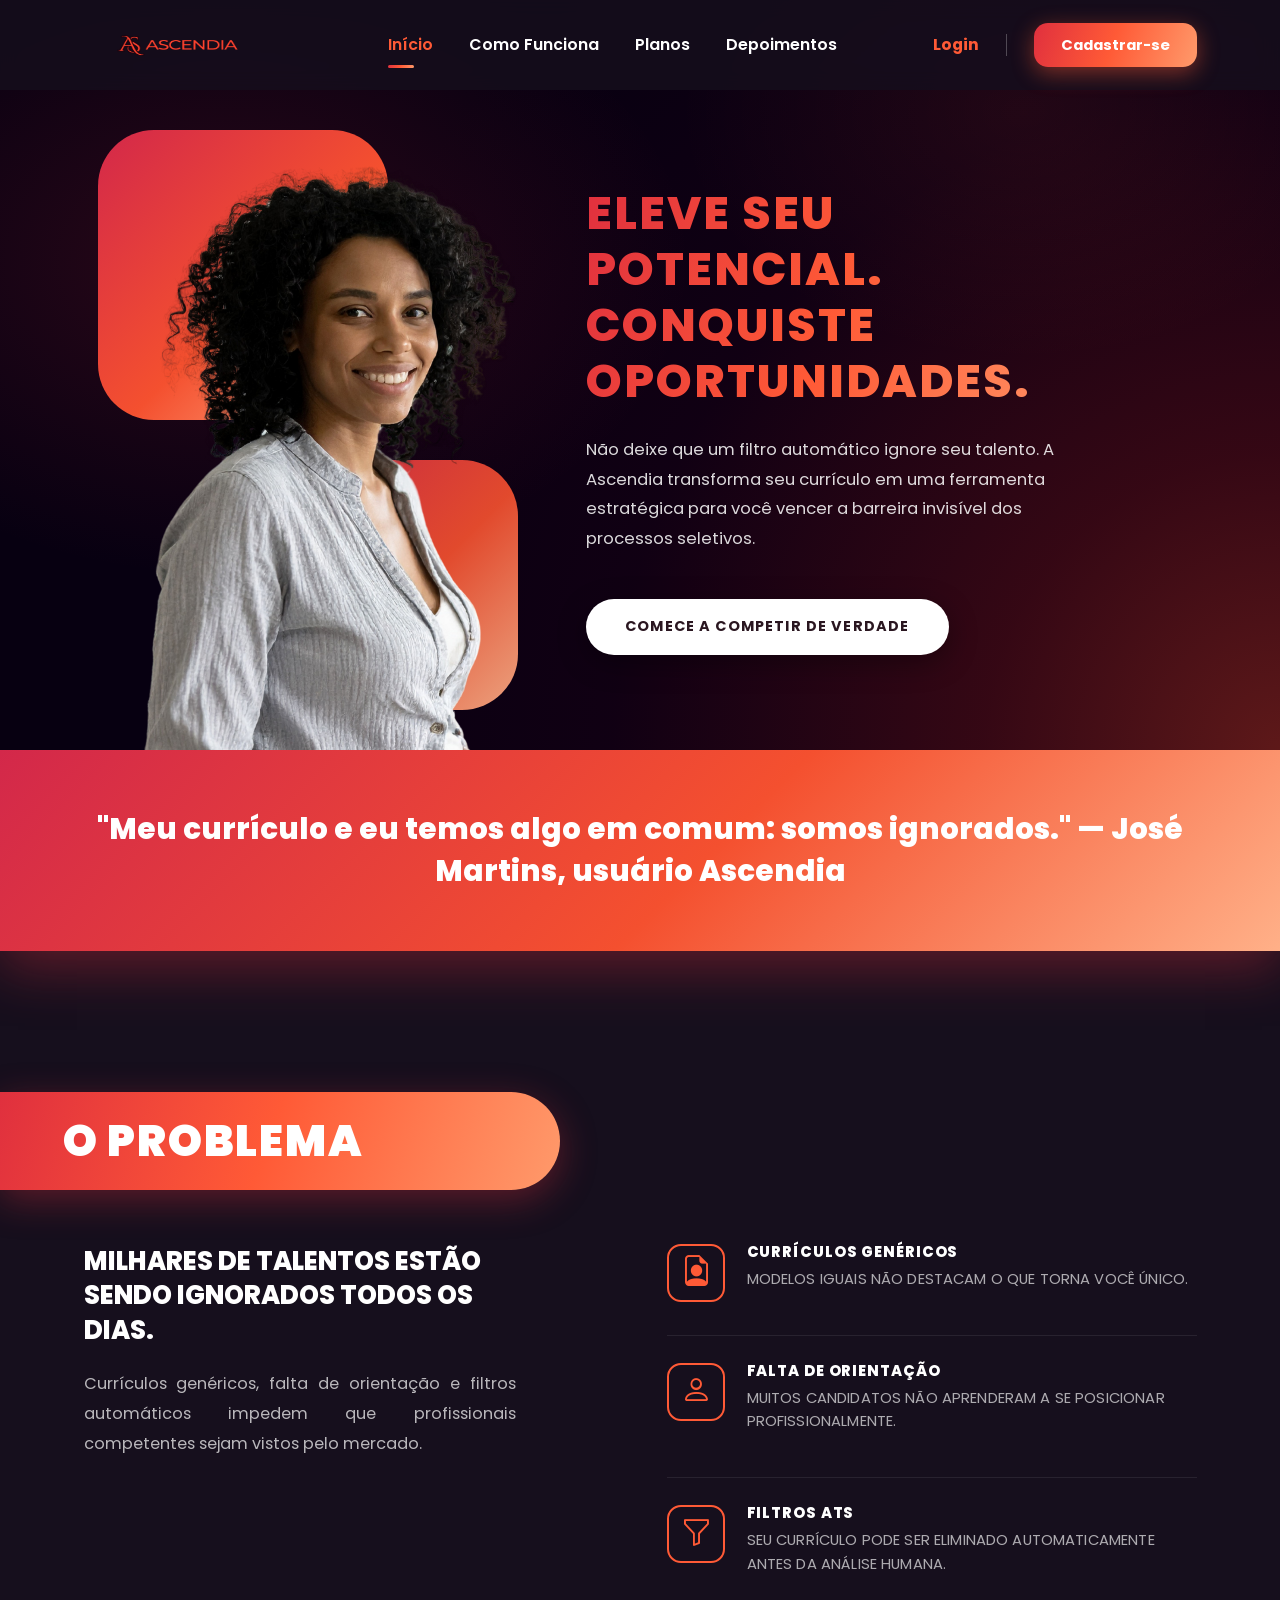
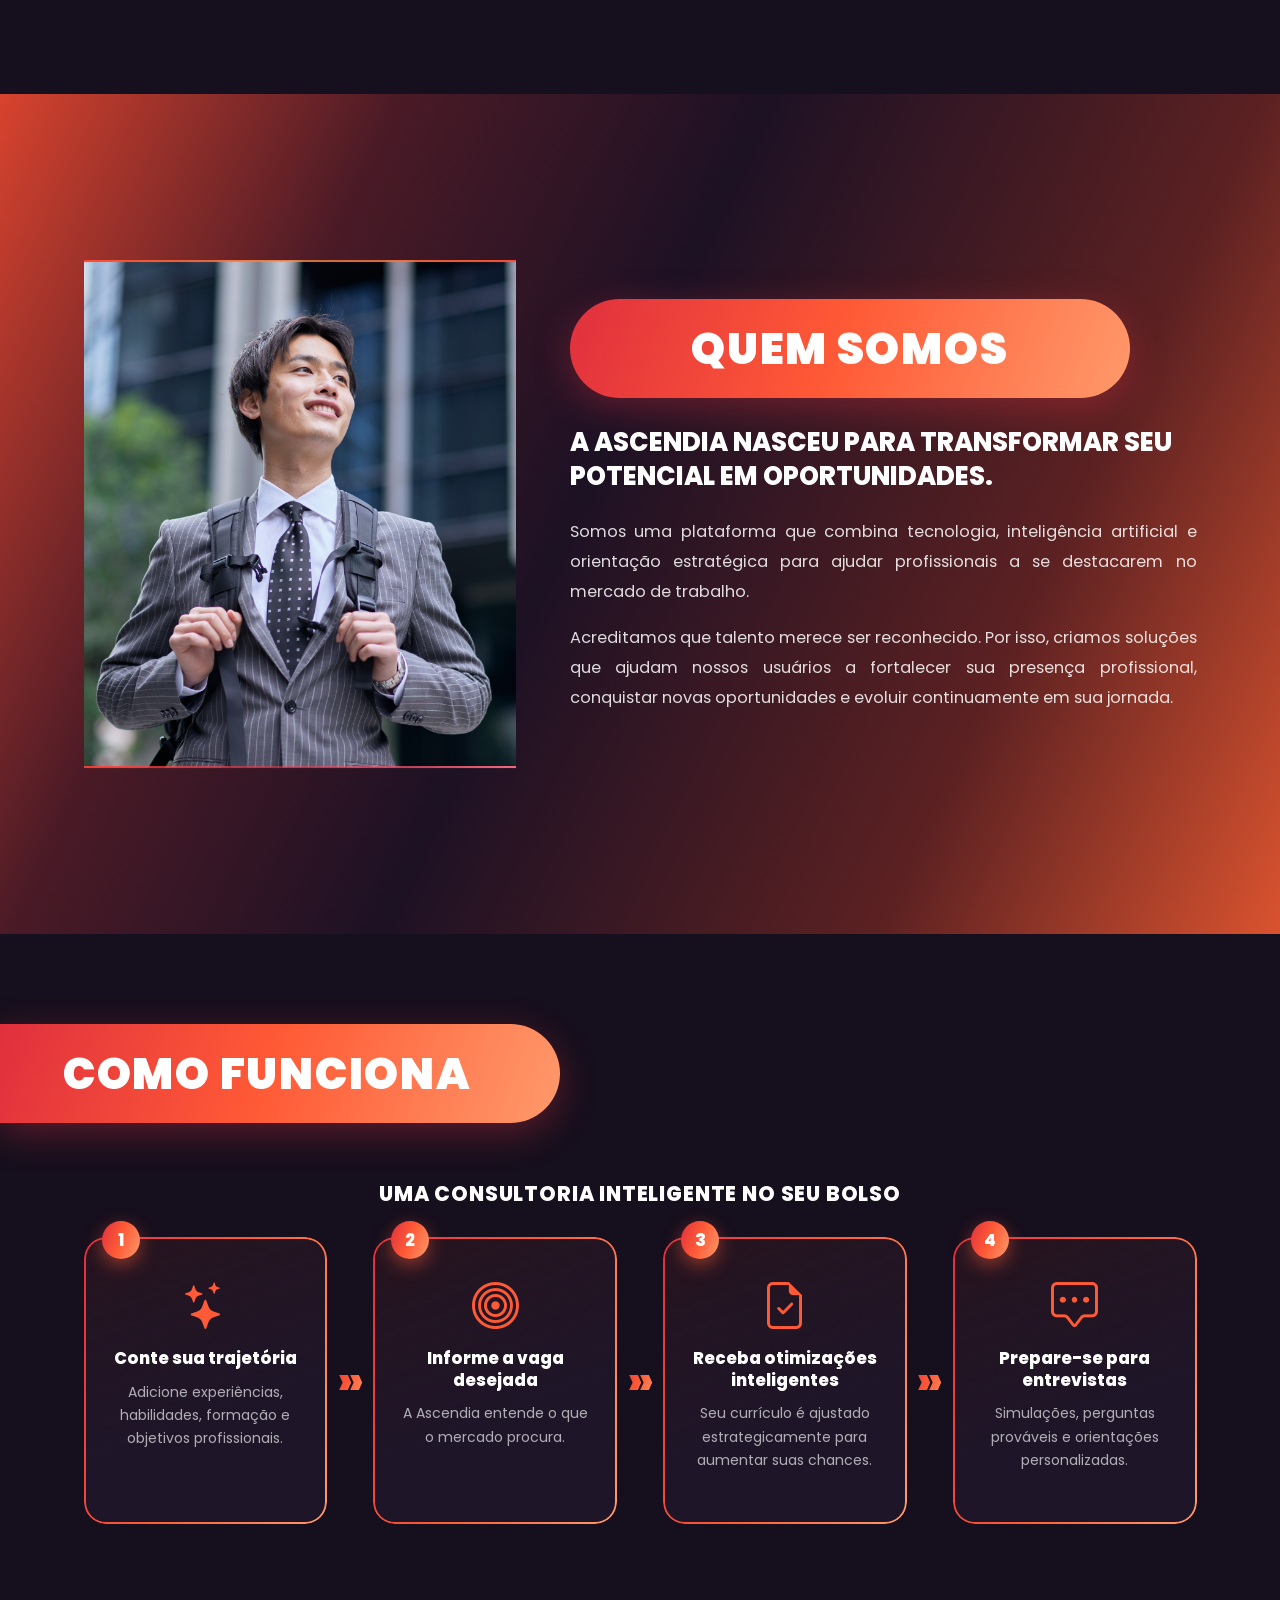
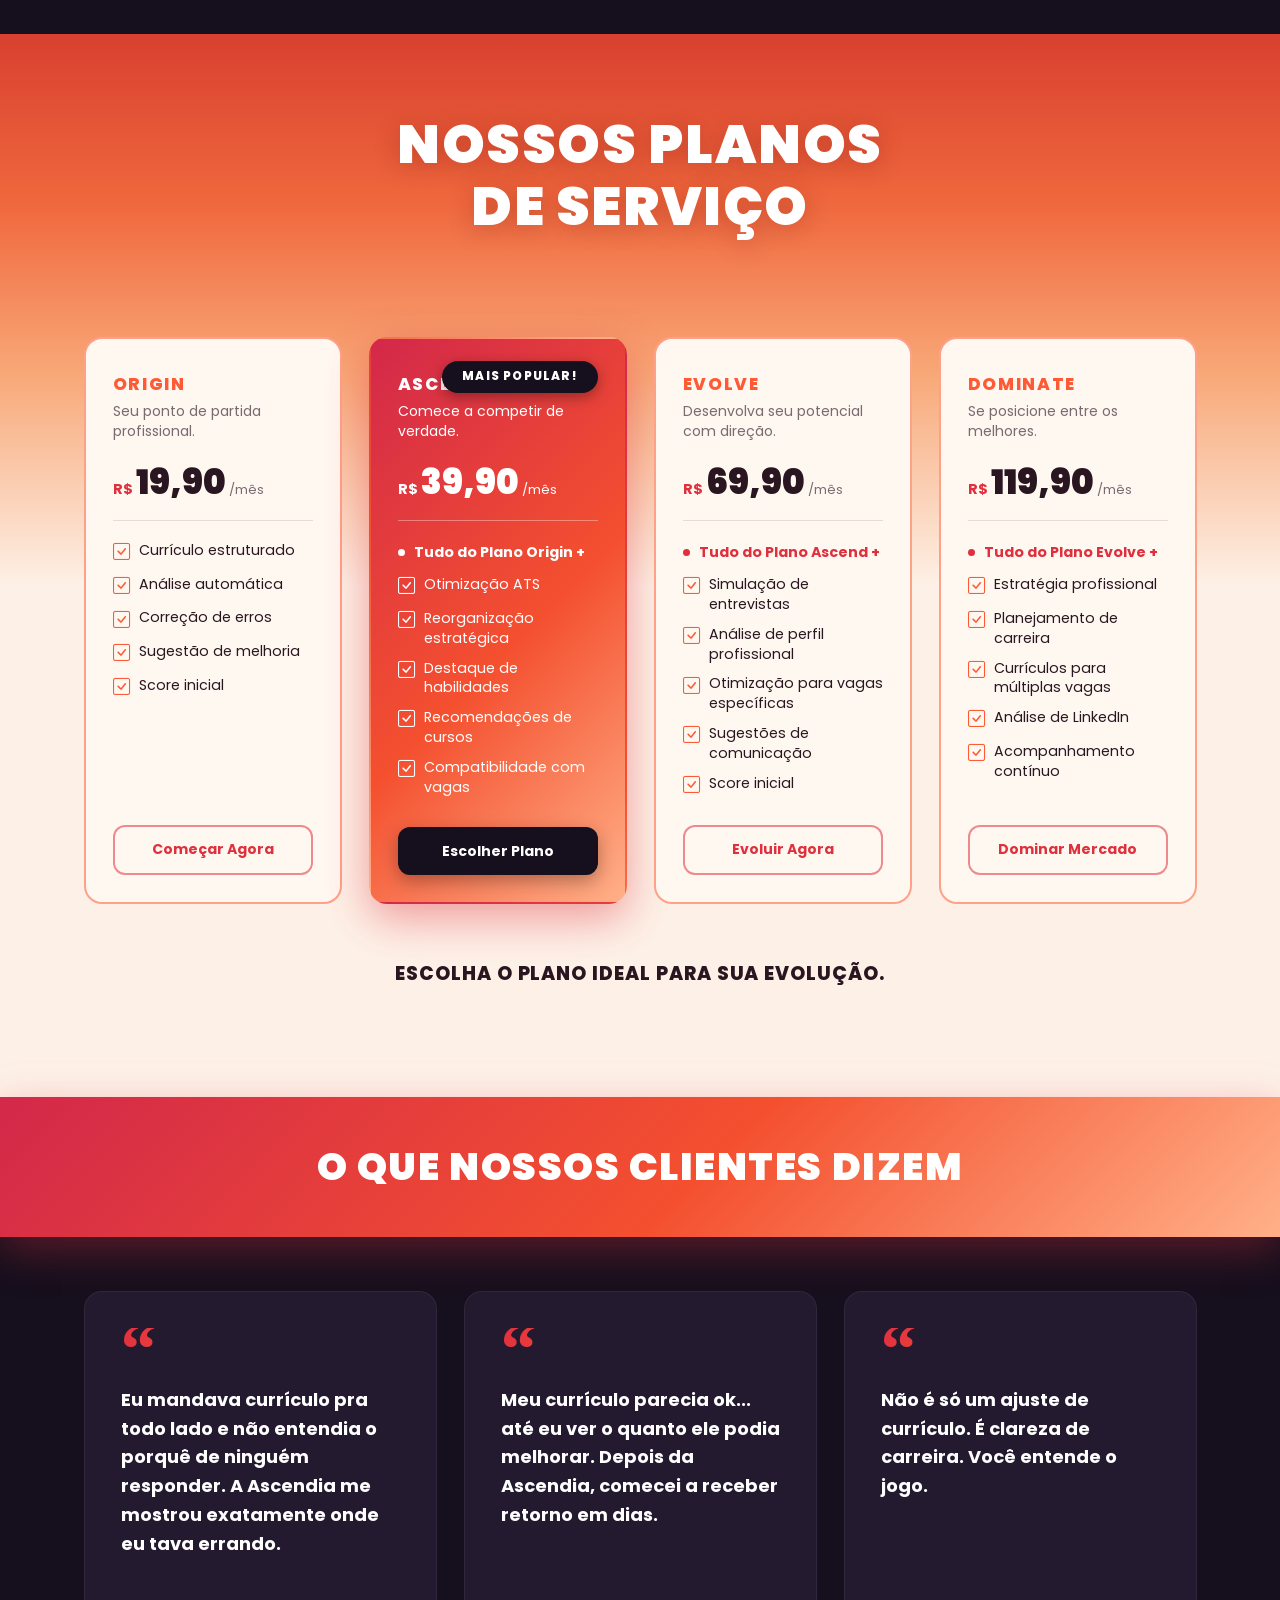
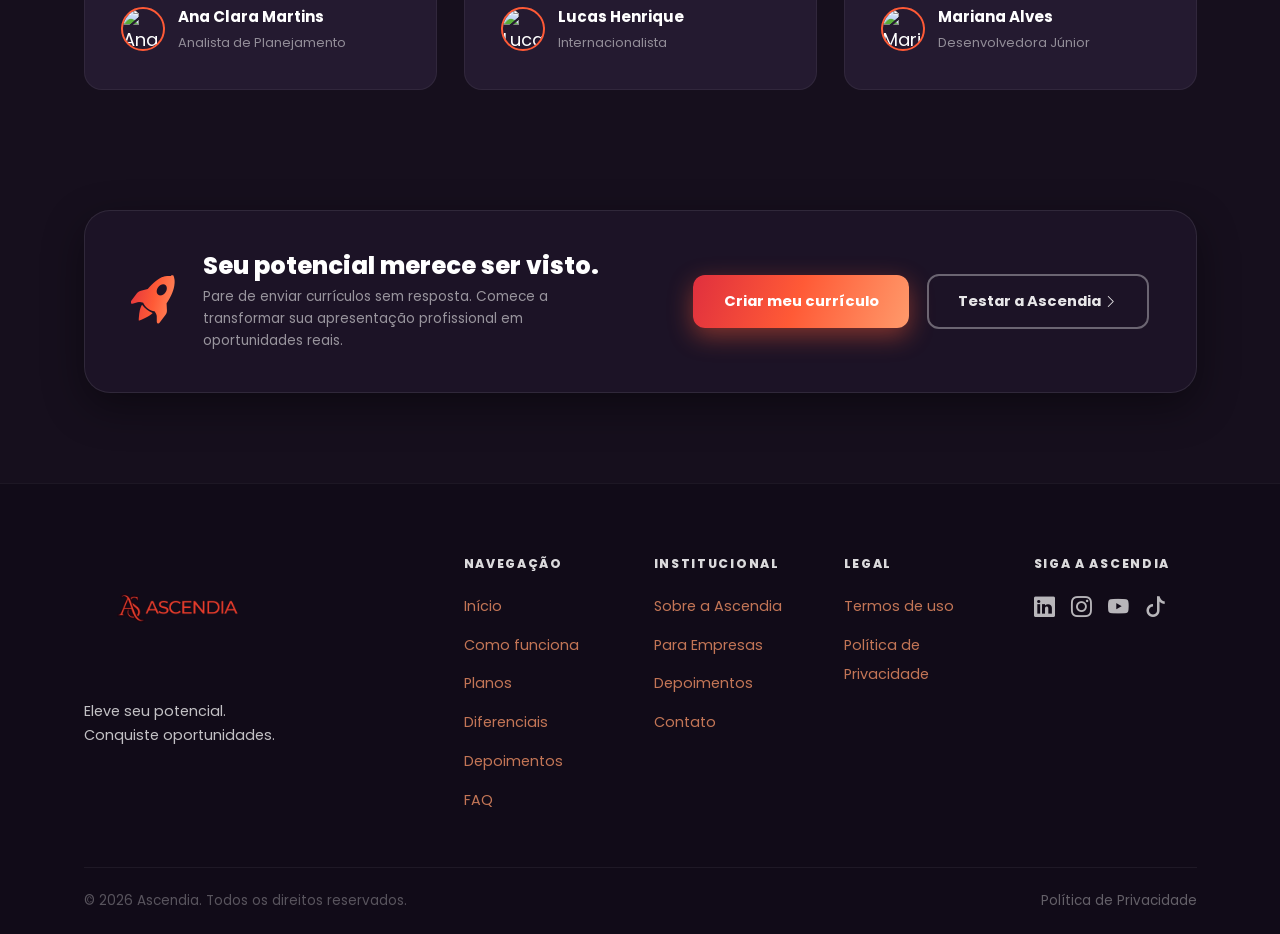
==== commit dd02c370: "Atualização do projeto" ====
--- a/index.html
+++ b/index.html
@@ -431,7 +431,7 @@
       </div>
     </div>
     <div class="footer-bottom">
-      <span>© 2025 Ascendia. Todos os direitos reservados.</span>
+      <span>© 2026 Ascendia. Todos os direitos reservados.</span>
       <a href="#">Política de Privacidade</a>
     </div>
   </div>
--- a/style.css
+++ b/style.css
@@ -29,12 +29,15 @@
 scroll-behavior: smooth;
 scroll-padding-top: 80px;
 font-size: 18px;
+overflow-x: hidden;
+max-width: 100%;
 }
 body {
 font-family: var(--font);
 background: var(--bg);
 color: var(--white);
 overflow-x: hidden;
+max-width: 100%;
 line-height: 1.65;
 }
 img { max-width: 100%; height: auto; display: block; }
@@ -107,10 +110,10 @@
 height: 80px;
 }
 .nav-logo {
-width: 150px;
+width: 190px;
 height: auto;
 display: block;
-max-height: 70px;
+max-height: 80px;
 }
 .navbar-brand:hover .nav-logo {
 transform: scale(1.05);
@@ -909,7 +912,7 @@
 justify-content: flex-start;
 }
 .footer-logo {
-width: 150px;
+width: 190px;
 height: auto;
 display: block;
 opacity: 0.9;
@@ -970,74 +973,102 @@
 transition: color var(--trans);
 }
 .footer-bottom a:hover { color: var(--coral); }
-/* ══════════════════════════════════════════
-RESPONSIVE
-══════════════════════════════════════════ */
-@media (max-width: 991.98px) {
+
+/* ══════════════════════════════════════════
+RESPONSIVIDADE
+══════════════════════════════════════════ */
+@media (max-width: 991px) {
+html { font-size: 17px; }
+
+#mainNav { height: 80px; }
+#mainNav.scrolled { height: 72px; }
+.nav-logo { width: 150px; max-height: 60px; }
+
 .hero-section { padding: 110px 0 30px; }
 .hero-row { min-height: auto; }
-.hero-art { height: 450px; margin-bottom: 2.5rem; }
-.hero-photo {
-width: 100%;
-height: 580px;
-max-height: 600px;
-left: 0;
-top: 0;
-}
-.hero-shape-1 { width: 65%; height: 65%; }
-.hero-shape-2 { width: 55%; height: 55%; }
-.hero-text-inner { padding-left: 0; max-width: 100%; text-align: center; }
-.hero-p { margin: 0 auto 1.5rem auto; }
-.title-banner { padding: 1.1rem 2rem; }
-.quem-photo { height: 420px; }
-.cta-box { padding: 2rem 1.75rem; }
-.cta-left { flex-direction: column; align-items: flex-start; gap: .8rem; }
-#mainNav { height: 80px; }
-.nav-logo { width: 130px; max-height: 60px; }
-}
-@media (max-width: 767.98px) {
-.hero-h1 { font-size: clamp(1.5rem, 6.5vw, 2.1rem); }
-.btn-hero { width: 100%; text-align: center; }
-.cta-buttons { width: 100%; flex-direction: column; }
-.cta-buttons a { width: 100%; text-align: center; }
+.hero-art { height: 460px; max-width: 360px; }
+.hero-photo { width: 100%; height: 100%; left: 0; top: 0; position: absolute; }
+.hero-shape-1 { width: 230px; height: 230px; }
+.hero-shape-2 { width: 200px; height: 200px; }
+.hero-text-inner { padding-left: 0; margin-top: 2.5rem; max-width: 100%; }
+
+.title-banner { padding: 1.1rem 2.2rem; }
+
+.quem-photo { height: auto; max-height: 520px; }
+
+.como-steps { gap: 1.2rem; }
+.como-step { flex: 1 1 45%; max-width: none; }
 .como-arrow { display: none; }
-.como-step { max-width: 100%; flex-basis: 100%; }
-.como-steps { gap: 1.6rem; }
-.quote-banner { padding: 2.2rem 1.5rem; }
-.problema-section, .como-section, .quem-section { padding-top: 60px; padding-bottom: 70px; }
-.title-banner--right {
-margin-top: 0;
-border-radius: 0 60px 60px 0;
-margin-left: 0;
-margin-right: 0;
-width: min(560px, 92%);
-}
-.title-banner--right h2 { text-align: left; }
+
+.cta-box { padding: 2rem; justify-content: center; text-align: center; }
+.cta-left { flex-direction: column; text-align: center; }
+.cta-buttons { justify-content: center; width: 100%; }
+}
+
+@media (max-width: 767px) {
+html { font-size: 16px; }
+
+#mainNav { height: 76px; }
+.nav-logo { width: 140px; max-height: 54px; }
+
+.hero-section { padding: 100px 0 30px; }
+.hero-art { height: 380px; max-width: 100%; }
+.hero-shape-1, .hero-shape-2 { display: none; }
+
+.quote-banner { padding: 2.2rem 1.5rem; margin-top: -30px; }
+
+.title-banner { padding: 1rem 1.6rem; width: min(420px, 96%); }
+.title-banner--left { border-radius: 0 40px 40px 0; }
+.title-banner--right { border-radius: 40px; }
+
+.problema-section { padding: 50px 0 70px; }
+.problema-p { text-align: left; }
+
+.quem-section { padding: 60px 0; }
+.quem-photo { max-height: 420px; }
+.quem-p { text-align: left; }
+
+.como-section { padding: 60px 0 80px; }
+.como-step { flex: 1 1 100%; }
+
+.planos-section { padding: 60px 0 70px; }
+.planos-title-banner { margin-bottom: 2.5rem; }
+
+.cta-box { padding: 1.6rem; }
+.cta-buttons { flex-direction: column; align-items: stretch; }
+.cta-buttons a { text-align: center; }
+
+.footer-logo, .nav-logo { width: 150px; }
+.footer-brand-card { text-align: left; }
+}
+
+@media (max-width: 575px) {
+html { font-size: 15px; }
+
 #mainNav { height: 70px; }
-.nav-logo { width: 120px; max-height: 50px; }
-.footer-logo { width: 120px; }
-.footer-bottom { flex-direction: column; text-align: center; }
-}
-@media (max-width: 575.98px) {
-.hero-art { height: 380px; width: 100%; }
-.hero-shape-1 { width: 220px; height: 220px; }
-.hero-shape-2 { width: 190px; height: 190px; }
-.hero-photo { width: 260px; height: 420px; left: 50%; transform: translateX(-50%); top: 0; }
-.hero-blob-br { width: 240px; height: 240px; right: -90px; bottom: -110px; }
-.plano-card { padding: 1.5rem 1.25rem; }
-.title-banner h2 { font-size: 1.4rem; }
-.title-banner { padding: 1rem 1.5rem; }
-#mainNav { height: 65px; }
-.nav-logo { width: 110px; max-height: 45px; }
-.footer-logo { width: 110px; }
-}
-/* ── Focus / a11y ── */
-a:focus-visible, button:focus-visible {
-outline: 2px solid var(--coral);
-outline-offset: 3px;
-border-radius: 4px;
-}
-/* ── Reduced motion ── */
+.nav-logo { width: 120px; max-height: 46px; }
+
+.hero-art { height: 300px; }
+
+.depo-card { padding: 1.5rem; }
+
+.footer-bottom { flex-direction: column; align-items: flex-start; }
+}
+/* ══════════════════════════════════════════
+   FLUIDEZ — acessibilidade de movimento
+   Bloco aditivo: só atua quando o usuário pede
+   "reduzir movimento" no sistema. Não altera o
+   visual padrão da página.
+══════════════════════════════════════════ */
 @media (prefers-reduced-motion: reduce) {
-.reveal { transition: none; opacity: 1; transform: none; }
+  html { scroll-behavior: auto; }
+
+  *, *::before, *::after {
+    animation-duration: .001ms !important;
+    animation-iteration-count: 1 !important;
+    transition-duration: .001ms !important;
+    scroll-behavior: auto !important;
+  }
+
+  .reveal { opacity: 1 !important; transform: none !important; }
 }
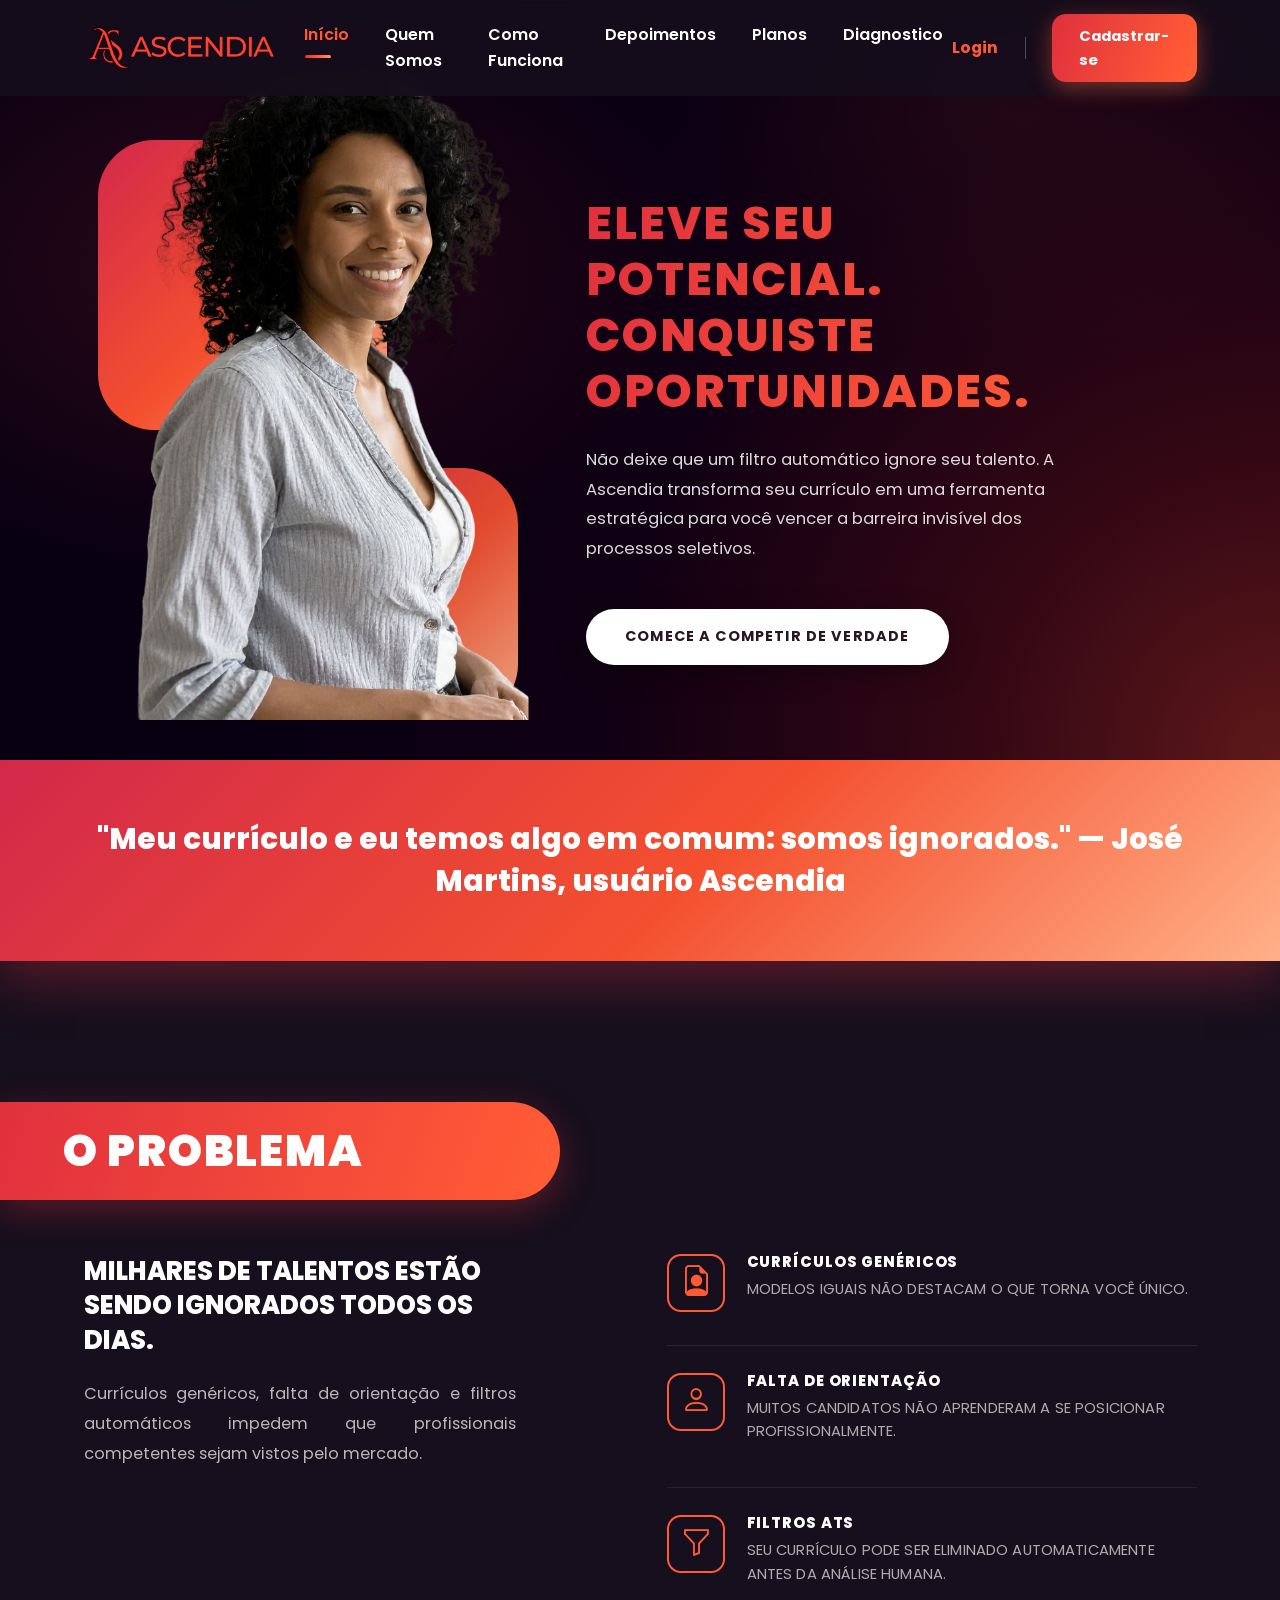
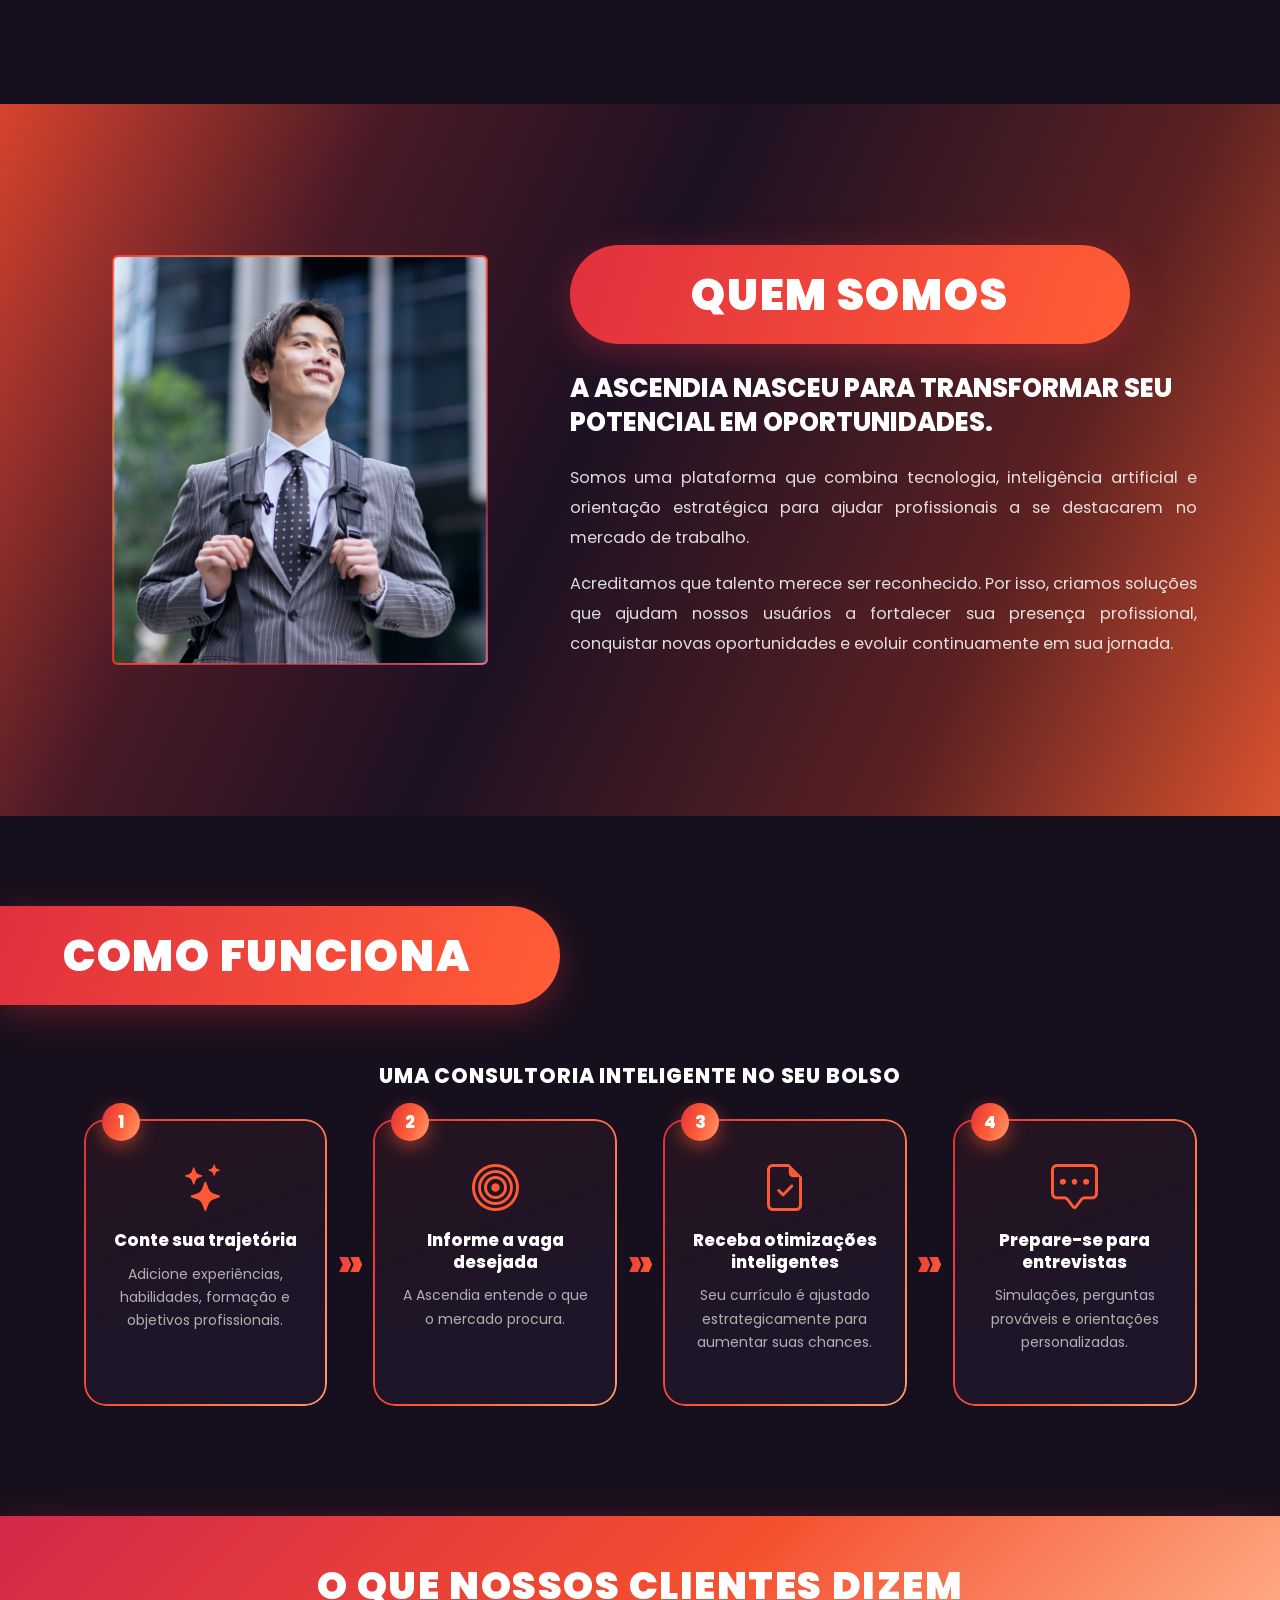
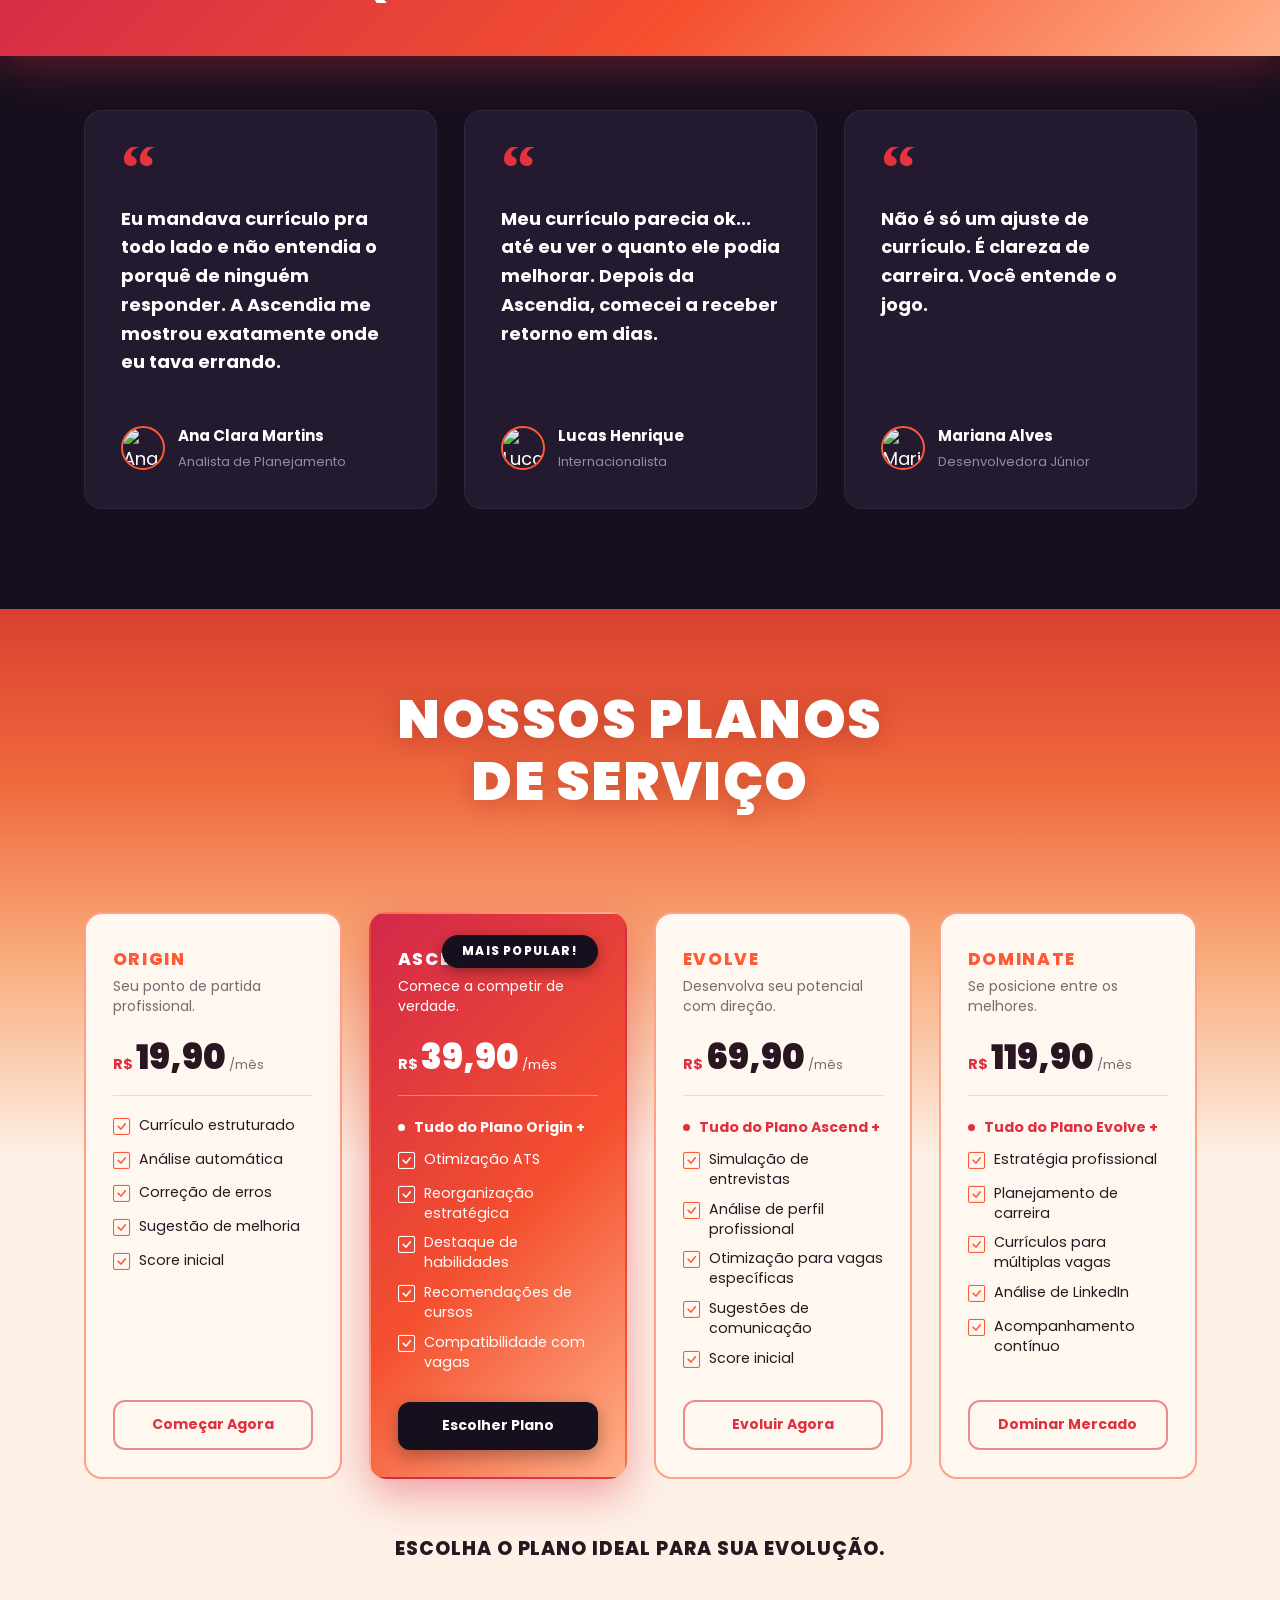
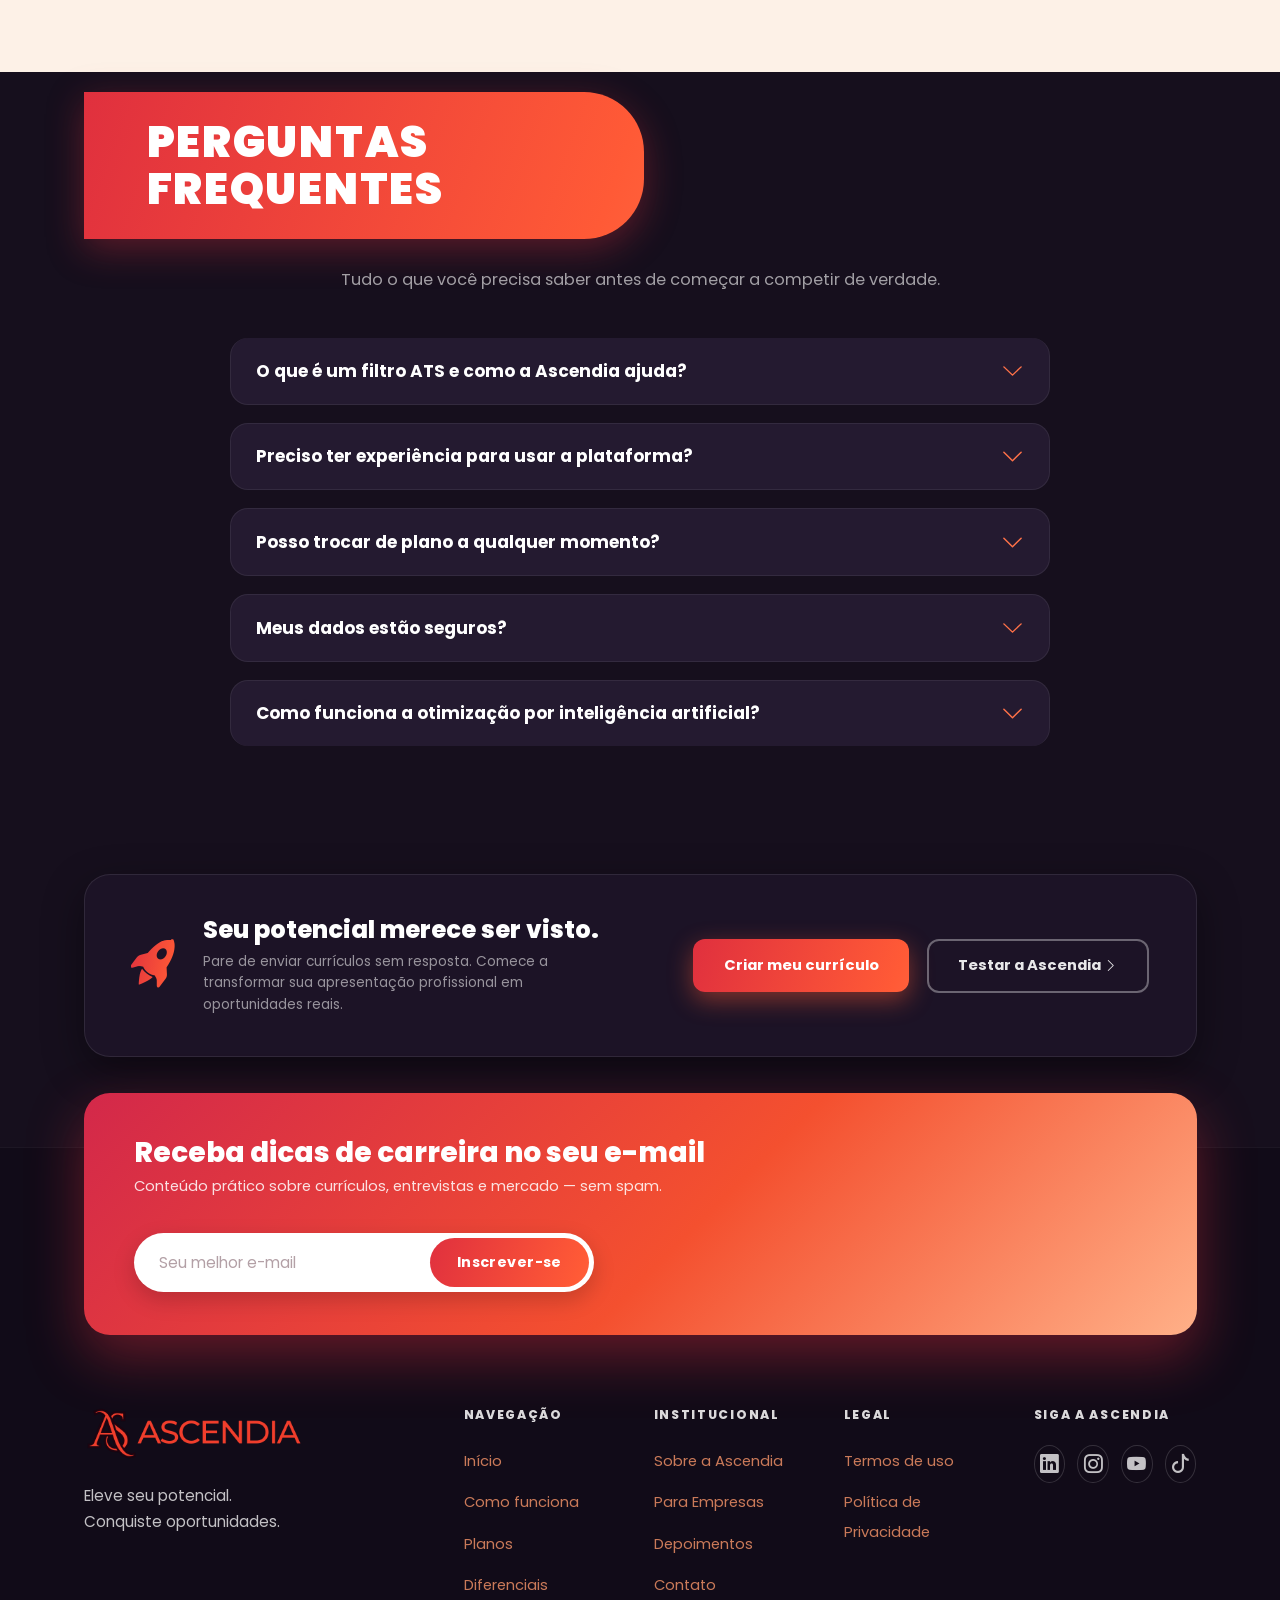
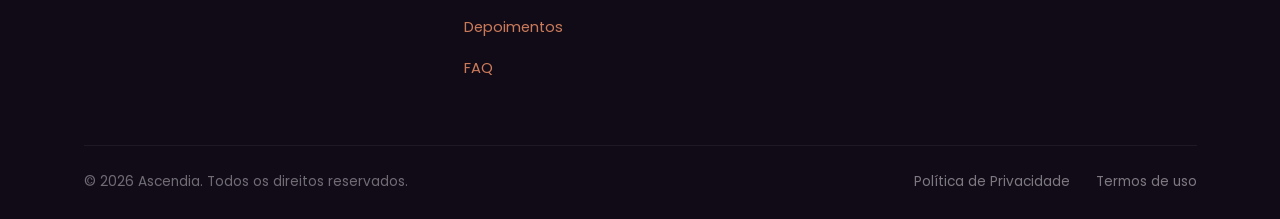
==== commit 8660e63c: "Adiciona página de diagnóstico, corrige responsividade do footer e remove animação da imagem hero" ====
--- a/index.html
+++ b/index.html
@@ -4,23 +4,39 @@
   <meta charset="UTF-8"/>
   <meta name="viewport" content="width=device-width, initial-scale=1.0"/>
   <meta name="description" content="Ascendia transforma seu currículo em uma ferramenta estratégica para vencer a barreira invisível dos processos seletivos."/>
+  <meta name="theme-color" content="#160f1d"/>
   <meta property="og:title" content="Ascendia — Eleve seu potencial. Conquiste oportunidades."/>
+  <meta property="og:description" content="Transforme seu currículo em uma ferramenta estratégica e vença os filtros automáticos dos processos seletivos."/>
   <meta property="og:type" content="website"/>
+  <meta property="og:image" content="assets/img/marca.png"/>
+  <meta name="twitter:card" content="summary_large_image"/>
   <title>Ascendia — Eleve seu potencial. Conquiste oportunidades.</title>
+  <link rel="icon" href="assets/img/marca.png" type="image/png"/>
   <link rel="preconnect" href="https://fonts.googleapis.com"/>
   <link rel="preconnect" href="https://fonts.gstatic.com" crossorigin/>
   <link href="https://fonts.googleapis.com/css2?family=Poppins:wght@300;400;500;600;700;800;900&display=swap" rel="stylesheet"/>
   <link href="https://cdn.jsdelivr.net/npm/bootstrap@5.3.3/dist/css/bootstrap.min.css" rel="stylesheet"/>
   <link href="https://cdn.jsdelivr.net/npm/bootstrap-icons@1.11.3/font/bootstrap-icons.min.css" rel="stylesheet"/>
-  <link rel="stylesheet" href="style.css"/>
+  <!-- CSS modular (carregado na ordem) -->
+  <link rel="stylesheet" href="assets/css/base.css"/>
+  <link rel="stylesheet" href="assets/css/navbar.css"/>
+  <link rel="stylesheet" href="assets/css/hero.css"/>
+  <link rel="stylesheet" href="assets/css/sections.css"/>
+  <link rel="stylesheet" href="assets/css/planos.css"/>
+  <link rel="stylesheet" href="assets/css/footer.css"/>
+  <link rel="stylesheet" href="assets/css/responsive.css"/>
+  <link rel="stylesheet" href="assets/css/enhancements.css"/>
 </head>
 <body>
 
+<!-- Barra de progresso de scroll -->
+<div class="scroll-progress" id="scrollProgress" aria-hidden="true"></div>
+
 <!-- NAVBAR -->
 <nav id="mainNav" class="navbar navbar-expand-lg fixed-top" aria-label="Navegação principal">
   <div class="container">
     <a class="navbar-brand" href="#">
-      <img src="IMG/marca.png" alt="Ascendia Logo" class="nav-logo">
+      <img src="assets/img/marca.png" alt="Ascendia" class="nav-logo" width="217" height="56">
     </a>
 
     <button class="navbar-toggler border-0" type="button" data-bs-toggle="offcanvas" data-bs-target="#mobileNav" aria-label="Abrir menu">
@@ -32,9 +48,11 @@
     <div class="collapse navbar-collapse">
       <ul class="navbar-nav mx-auto gap-lg-3 gap-1">
         <li class="nav-item"><a class="nav-link" href="#hero">Início</a></li>
+        <li class="nav-item"><a class="nav-link" href="#quem-somos">Quem Somos</a></li>
         <li class="nav-item"><a class="nav-link" href="#como-funciona">Como Funciona</a></li>
+        <li class="nav-item"><a class="nav-link" href="#depoimentos">Depoimentos</a></li>
         <li class="nav-item"><a class="nav-link" href="#planos">Planos</a></li>
-        <li class="nav-item"><a class="nav-link" href="#depoimentos">Depoimentos</a></li>
+        <li class="nav-item"><a class="nav-link" href="diagnostico.html">Diagnostico</a></li>
       </ul>
       <div class="d-flex align-items-center gap-3">
         <a href="#" class="nav-link-login">Login</a>
@@ -60,9 +78,12 @@
   <div class="offcanvas-body d-flex flex-column">
     <ul class="navbar-nav flex-column gap-1 mb-4">
       <li><a class="mobile-nav-link" href="#hero" data-bs-dismiss="offcanvas">Início</a></li>
+      <li><a class="mobile-nav-link" href="#quem-somos" data-bs-dismiss="offcanvas">Quem Somos</a></li>
       <li><a class="mobile-nav-link" href="#como-funciona" data-bs-dismiss="offcanvas">Como Funciona</a></li>
+      <li><a class="mobile-nav-link" href="#depoimentos" data-bs-dismiss="offcanvas">Depoimentos</a></li>
       <li><a class="mobile-nav-link" href="#planos" data-bs-dismiss="offcanvas">Planos</a></li>
-      <li><a class="mobile-nav-link" href="#depoimentos" data-bs-dismiss="offcanvas">Depoimentos</a></li>
+      <li><a class="mobile-nav-link" href="diagnostico.html">Diagnóstico</a></li>
+      <li><a class="mobile-nav-link" href="#faq" data-bs-dismiss="offcanvas">FAQ</a></li>
       <li><a class="mobile-nav-link" href="#" data-bs-dismiss="offcanvas">Login</a></li>
     </ul>
     <a href="#planos" class="btn-cadastrar w-100 text-center mt-auto" data-bs-dismiss="offcanvas">Cadastrar-se</a>
@@ -75,14 +96,14 @@
 <section id="hero" class="hero-section">
   <div class="container">
     <div class="row align-items-center hero-row">
-      <div class="col-lg-5 reveal">
+      <div class="col-lg-5 reveal reveal-left">
         <div class="hero-art">
           <span class="hero-shape hero-shape-1" aria-hidden="true"></span>
           <span class="hero-shape hero-shape-2" aria-hidden="true"></span>
-          <img src="IMG/Profissional.png.png" alt="Profissional" class="hero-photo" width="560" height="640"/>
-        </div>
-      </div>
-      <div class="col-lg-7 reveal reveal-d1">
+          <img src="assets/img/profissional.png" alt="Profissional usando a Ascendia" class="hero-photo" width="560" height="640" fetchpriority="high"/>
+        </div>
+      </div>
+      <div class="col-lg-7 reveal reveal-right reveal-d1">
         <div class="hero-text-inner">
           <h1 class="hero-h1">
             ELEVE SEU POTENCIAL.<br>
@@ -117,7 +138,7 @@
   </div>
   <div class="container mt-5">
     <div class="row g-5 align-items-start">
-      <div class="col-lg-5 reveal">
+      <div class="col-lg-5 reveal reveal-left">
         <h3 class="problema-h2">MILHARES DE TALENTOS ESTÃO SENDO IGNORADOS TODOS OS DIAS.</h3>
         <p class="problema-p">Currículos genéricos, falta de orientação e filtros automáticos impedem que profissionais competentes sejam vistos pelo mercado.</p>
       </div>
@@ -154,16 +175,16 @@
 <section id="quem-somos" class="quem-section">
   <div class="container">
     <div class="row g-5 align-items-center">
-      <div class="col-lg-5 reveal">
+      <div class="col-lg-5 reveal reveal-left">
         <img
-          src="IMG/Profissional02.png"
+          src="assets/img/profissional02.png"
           alt="Profissional de sucesso representando usuários da Ascendia"
           class="quem-photo"
           width="600" height="640"
           loading="lazy"
         />
       </div>
-      <div class="col-lg-7 reveal reveal-d1">
+      <div class="col-lg-7 reveal reveal-right reveal-d1">
         <div class="title-banner title-banner--right mb-4">
           <h2>QUEM SOMOS</h2>
         </div>
@@ -221,90 +242,6 @@
         </div>
       </div>
     </div>
-  </div>
-</section>
-
-<!-- PLANOS -->
-<section id="planos" class="planos-section">
-  <div class="container">
-    <div class="planos-title-banner reveal">
-      <h2 class="planos-h2">NOSSOS PLANOS<br>DE SERVIÇO</h2>
-    </div>
-    <div class="row g-4 justify-content-center mt-1">
-      <div class="col-12 col-sm-6 col-xl-3 reveal">
-        <div class="plano-card">
-          <p class="plano-name">ORIGIN</p>
-          <p class="plano-slogan">Seu ponto de partida profissional.</p>
-          <div class="plano-price">
-            <span class="plano-curr">R$</span><span class="plano-val">19,90</span><span class="plano-per">/mês</span>
-          </div>
-          <ul class="plano-list">
-            <li><i class="bi bi-check-square"></i> Currículo estruturado</li>
-            <li><i class="bi bi-check-square"></i> Análise automática</li>
-            <li><i class="bi bi-check-square"></i> Correção de erros</li>
-            <li><i class="bi bi-check-square"></i> Sugestão de melhoria</li>
-            <li><i class="bi bi-check-square"></i> Score inicial</li>
-          </ul>
-          <a href="#" class="btn-plano-outline w-100 mt-auto">Começar Agora</a>
-        </div>
-      </div>
-      <div class="col-12 col-sm-6 col-xl-3 reveal reveal-d1">
-        <div class="plano-card plano-popular">
-          <div class="popular-badge">MAIS POPULAR!</div>
-          <p class="plano-name">ASCEND</p>
-          <p class="plano-slogan">Comece a competir de verdade.</p>
-          <div class="plano-price">
-            <span class="plano-curr">R$</span><span class="plano-val">39,90</span><span class="plano-per">/mês</span>
-          </div>
-          <p class="plano-everything"><span class="dot" aria-hidden="true"></span> Tudo do Plano Origin +</p>
-          <ul class="plano-list">
-            <li><i class="bi bi-check-square"></i> Otimização ATS</li>
-            <li><i class="bi bi-check-square"></i> Reorganização estratégica</li>
-            <li><i class="bi bi-check-square"></i> Destaque de habilidades</li>
-            <li><i class="bi bi-check-square"></i> Recomendações de cursos</li>
-            <li><i class="bi bi-check-square"></i> Compatibilidade com vagas</li>
-          </ul>
-          <a href="#" class="btn-plano-dark w-100 mt-auto">Escolher Plano</a>
-        </div>
-      </div>
-      <div class="col-12 col-sm-6 col-xl-3 reveal reveal-d2">
-        <div class="plano-card">
-          <p class="plano-name">EVOLVE</p>
-          <p class="plano-slogan">Desenvolva seu potencial com direção.</p>
-          <div class="plano-price">
-            <span class="plano-curr">R$</span><span class="plano-val">69,90</span><span class="plano-per">/mês</span>
-          </div>
-          <p class="plano-everything"><span class="dot" aria-hidden="true"></span> Tudo do Plano Ascend +</p>
-          <ul class="plano-list">
-            <li><i class="bi bi-check-square"></i> Simulação de entrevistas</li>
-            <li><i class="bi bi-check-square"></i> Análise de perfil profissional</li>
-            <li><i class="bi bi-check-square"></i> Otimização para vagas específicas</li>
-            <li><i class="bi bi-check-square"></i> Sugestões de comunicação</li>
-            <li><i class="bi bi-check-square"></i> Score inicial</li>
-          </ul>
-          <a href="#" class="btn-plano-outline w-100 mt-auto">Evoluir Agora</a>
-        </div>
-      </div>
-      <div class="col-12 col-sm-6 col-xl-3 reveal reveal-d3">
-        <div class="plano-card">
-          <p class="plano-name">DOMINATE</p>
-          <p class="plano-slogan">Se posicione entre os melhores.</p>
-          <div class="plano-price">
-            <span class="plano-curr">R$</span><span class="plano-val">119,90</span><span class="plano-per">/mês</span>
-          </div>
-          <p class="plano-everything"><span class="dot" aria-hidden="true"></span> Tudo do Plano Evolve +</p>
-          <ul class="plano-list">
-            <li><i class="bi bi-check-square"></i> Estratégia profissional</li>
-            <li><i class="bi bi-check-square"></i> Planejamento de carreira</li>
-            <li><i class="bi bi-check-square"></i> Currículos para múltiplas vagas</li>
-            <li><i class="bi bi-check-square"></i> Análise de LinkedIn</li>
-            <li><i class="bi bi-check-square"></i> Acompanhamento contínuo</li>
-          </ul>
-          <a href="#" class="btn-plano-outline w-100 mt-auto">Dominar Mercado</a>
-        </div>
-      </div>
-    </div>
-    <p class="planos-footnote reveal">ESCOLHA O PLANO IDEAL PARA SUA EVOLUÇÃO.</p>
   </div>
 </section>
 
@@ -358,6 +295,164 @@
   </div>
 </section>
 
+<!-- PLANOS -->
+<section id="planos" class="planos-section">
+  <div class="container">
+    <div class="planos-title-banner reveal">
+      <h2 class="planos-h2">NOSSOS PLANOS<br>DE SERVIÇO</h2>
+    </div>
+    <div class="row g-4 justify-content-center mt-1">
+      <div class="col-12 col-sm-6 col-xl-3 reveal">
+        <div class="plano-card">
+          <p class="plano-name">ORIGIN</p>
+          <p class="plano-slogan">Seu ponto de partida profissional.</p>
+          <div class="plano-price">
+            <span class="plano-curr">R$</span><span class="plano-val">19,90</span><span class="plano-per">/mês</span>
+          </div>
+          <ul class="plano-list">
+            <li><i class="bi bi-check-square"></i> Currículo estruturado</li>
+            <li><i class="bi bi-check-square"></i> Análise automática</li>
+            <li><i class="bi bi-check-square"></i> Correção de erros</li>
+            <li><i class="bi bi-check-square"></i> Sugestão de melhoria</li>
+            <li><i class="bi bi-check-square"></i> Score inicial</li>
+          </ul>
+          <a href="#" class="btn-plano-outline w-100 mt-auto">Começar Agora</a>
+        </div>
+      </div>
+      <div class="col-12 col-sm-6 col-xl-3 reveal reveal-d1">
+        <div class="plano-card plano-popular">
+          <div class="popular-badge">MAIS POPULAR!</div>
+          <p class="plano-name">ASCEND</p>
+          <p class="plano-slogan">Comece a competir de verdade.</p>
+          <div class="plano-price">
+            <span class="plano-curr">R$</span><span class="plano-val">39,90</span><span class="plano-per">/mês</span>
+          </div>
+          <p class="plano-everything"><span class="dot" aria-hidden="true"></span> Tudo do Plano Origin +</p>
+          <ul class="plano-list">
+            <li><i class="bi bi-check-square"></i> Otimização ATS</li>
+            <li><i class="bi bi-check-square"></i> Reorganização estratégica</li>
+            <li><i class="bi bi-check-square"></i> Destaque de habilidades</li>
+            <li><i class="bi bi-check-square"></i> Recomendações de cursos</li>
+            <li><i class="bi bi-check-square"></i> Compatibilidade com vagas</li>
+          </ul>
+          <a href="#" class="btn-plano-dark w-100 mt-auto">Escolher Plano</a>
+        </div>
+      </div>
+      <div class="col-12 col-sm-6 col-xl-3 reveal reveal-d2">
+        <div class="plano-card">
+          <p class="plano-name">EVOLVE</p>
+          <p class="plano-slogan">Desenvolva seu potencial com direção.</p>
+          <div class="plano-price">
+            <span class="plano-curr">R$</span><span class="plano-val">69,90</span><span class="plano-per">/mês</span>
+          </div>
+          <p class="plano-everything"><span class="dot" aria-hidden="true"></span> Tudo do Plano Ascend +</p>
+          <ul class="plano-list">
+            <li><i class="bi bi-check-square"></i> Simulação de entrevistas</li>
+            <li><i class="bi bi-check-square"></i> Análise de perfil profissional</li>
+            <li><i class="bi bi-check-square"></i> Otimização para vagas específicas</li>
+            <li><i class="bi bi-check-square"></i> Sugestões de comunicação</li>
+            <li><i class="bi bi-check-square"></i> Score inicial</li>
+          </ul>
+          <a href="#" class="btn-plano-outline w-100 mt-auto">Evoluir Agora</a>
+        </div>
+      </div>
+      <div class="col-12 col-sm-6 col-xl-3 reveal reveal-d3">
+        <div class="plano-card">
+          <p class="plano-name">DOMINATE</p>
+          <p class="plano-slogan">Se posicione entre os melhores.</p>
+          <div class="plano-price">
+            <span class="plano-curr">R$</span><span class="plano-val">119,90</span><span class="plano-per">/mês</span>
+          </div>
+          <p class="plano-everything"><span class="dot" aria-hidden="true"></span> Tudo do Plano Evolve +</p>
+          <ul class="plano-list">
+            <li><i class="bi bi-check-square"></i> Estratégia profissional</li>
+            <li><i class="bi bi-check-square"></i> Planejamento de carreira</li>
+            <li><i class="bi bi-check-square"></i> Currículos para múltiplas vagas</li>
+            <li><i class="bi bi-check-square"></i> Análise de LinkedIn</li>
+            <li><i class="bi bi-check-square"></i> Acompanhamento contínuo</li>
+          </ul>
+          <a href="#" class="btn-plano-outline w-100 mt-auto">Dominar Mercado</a>
+        </div>
+      </div>
+    </div>
+    <p class="planos-footnote reveal">ESCOLHA O PLANO IDEAL PARA SUA EVOLUÇÃO.</p>
+  </div>
+</section>
+
+<!-- FAQ -->
+<section id="faq" class="faq-section">
+  <div class="container">
+    <div class="title-banner title-banner--left reveal">
+      <h2>PERGUNTAS FREQUENTES</h2>
+    </div>
+    <p class="faq-intro reveal">Tudo o que você precisa saber antes de começar a competir de verdade.</p>
+    <div class="faq-wrap reveal">
+      <div class="accordion accordion-flush" id="faqAccordion">
+        <div class="accordion-item">
+          <h3 class="accordion-header">
+            <button class="accordion-button collapsed" type="button" data-bs-toggle="collapse" data-bs-target="#faq1" aria-expanded="false" aria-controls="faq1">
+              O que é um filtro ATS e como a Ascendia ajuda?
+            </button>
+          </h3>
+          <div id="faq1" class="accordion-collapse collapse" data-bs-parent="#faqAccordion">
+            <div class="accordion-body">
+              ATS (Applicant Tracking System) é o software que filtra currículos antes de um humano analisá-los. A Ascendia estrutura e otimiza seu currículo com as palavras-chave e o formato certos para passar por esses filtros e chegar ao recrutador.
+            </div>
+          </div>
+        </div>
+        <div class="accordion-item">
+          <h3 class="accordion-header">
+            <button class="accordion-button collapsed" type="button" data-bs-toggle="collapse" data-bs-target="#faq2" aria-expanded="false" aria-controls="faq2">
+              Preciso ter experiência para usar a plataforma?
+            </button>
+          </h3>
+          <div id="faq2" class="accordion-collapse collapse" data-bs-parent="#faqAccordion">
+            <div class="accordion-body">
+              Não. A Ascendia atende desde quem busca o primeiro emprego até profissionais sêniores. O plano Origin é o ponto de partida ideal para quem está começando.
+            </div>
+          </div>
+        </div>
+        <div class="accordion-item">
+          <h3 class="accordion-header">
+            <button class="accordion-button collapsed" type="button" data-bs-toggle="collapse" data-bs-target="#faq3" aria-expanded="false" aria-controls="faq3">
+              Posso trocar de plano a qualquer momento?
+            </button>
+          </h3>
+          <div id="faq3" class="accordion-collapse collapse" data-bs-parent="#faqAccordion">
+            <div class="accordion-body">
+              Sim. Você pode fazer upgrade ou downgrade quando quiser, direto no seu painel. A cobrança é ajustada automaticamente no ciclo seguinte.
+            </div>
+          </div>
+        </div>
+        <div class="accordion-item">
+          <h3 class="accordion-header">
+            <button class="accordion-button collapsed" type="button" data-bs-toggle="collapse" data-bs-target="#faq4" aria-expanded="false" aria-controls="faq4">
+              Meus dados estão seguros?
+            </button>
+          </h3>
+          <div id="faq4" class="accordion-collapse collapse" data-bs-parent="#faqAccordion">
+            <div class="accordion-body">
+              Totalmente. Seus dados são usados apenas para gerar e otimizar seu currículo, com armazenamento seguro e em conformidade com a LGPD. Nunca compartilhamos suas informações sem autorização.
+            </div>
+          </div>
+        </div>
+        <div class="accordion-item">
+          <h3 class="accordion-header">
+            <button class="accordion-button collapsed" type="button" data-bs-toggle="collapse" data-bs-target="#faq5" aria-expanded="false" aria-controls="faq5">
+              Como funciona a otimização por inteligência artificial?
+            </button>
+          </h3>
+          <div id="faq5" class="accordion-collapse collapse" data-bs-parent="#faqAccordion">
+            <div class="accordion-body">
+              A IA analisa sua trajetória e a vaga desejada, identifica lacunas e reorganiza seu currículo de forma estratégica — destacando habilidades relevantes e ajustando a linguagem para o que o mercado procura.
+            </div>
+          </div>
+        </div>
+      </div>
+    </div>
+  </div>
+</section>
+
 <!-- CTA FINAL -->
 <section class="cta-section reveal">
   <div class="container">
@@ -370,7 +465,7 @@
         </div>
       </div>
       <div class="cta-buttons">
-        <a href="#planos" class="btn-cta-grad">Criar meu currículo</a>
+        <a href="diagnostico.html" class="btn-cta-grad">Criar meu currículo</a>
         <a href="#como-funciona" class="btn-outline-w">Testar a Ascendia <i class="bi bi-chevron-right"></i></a>
       </div>
     </div>
@@ -382,62 +477,88 @@
 <!-- FOOTER -->
 <footer class="site-footer">
   <div class="container">
-    <div class="row g-4 align-items-start">
-      <div class="col-12 col-md-4">
-        <div class="footer-brand-card">
-          <div class="d-flex align-items-center gap-2 mb-2">
-            <div class="footer-logo-container">
-              <img src="IMG/marca.png" alt="Ascendia Logo" class="footer-logo">
-            </div>          
-          </div>
-          <p class="footer-tagline">Eleve seu potencial.<br>Conquiste oportunidades.</p>
-        </div>
-      </div>
-      <div class="col-6 col-md-2">
-        <p class="footer-heading">NAVEGAÇÃO</p>
-        <ul class="footer-links">
-          <li><a href="#hero">Início</a></li>
-          <li><a href="#como-funciona">Como funciona</a></li>
-          <li><a href="#planos">Planos</a></li>
-          <li><a href="#problema">Diferenciais</a></li>
-          <li><a href="#depoimentos">Depoimentos</a></li>
-          <li><a href="#">FAQ</a></li>
-        </ul>
-      </div>
-      <div class="col-6 col-md-2">
-        <p class="footer-heading">INSTITUCIONAL</p>
-        <ul class="footer-links">
-          <li><a href="#quem-somos">Sobre a Ascendia</a></li>
-          <li><a href="#">Para Empresas</a></li>
-          <li><a href="#depoimentos">Depoimentos</a></li>
-          <li><a href="#">Contato</a></li>
-        </ul>
-      </div>
-      <div class="col-6 col-md-2">
-        <p class="footer-heading">LEGAL</p>
-        <ul class="footer-links">
-          <li><a href="#">Termos de uso</a></li>
-          <li><a href="#">Política de Privacidade</a></li>
-        </ul>
-      </div>
-      <div class="col-6 col-md-2">
-        <p class="footer-heading">SIGA A ASCENDIA</p>
-        <div class="footer-socials">
-          <a href="#" aria-label="LinkedIn"><i class="bi bi-linkedin"></i></a>
-          <a href="#" aria-label="Instagram"><i class="bi bi-instagram"></i></a>
-          <a href="#" aria-label="YouTube"><i class="bi bi-youtube"></i></a>
-          <a href="#" aria-label="TikTok"><i class="bi bi-tiktok"></i></a>
-        </div>
-      </div>
-    </div>
-    <div class="footer-bottom">
-      <span>© 2026 Ascendia. Todos os direitos reservados.</span>
-      <a href="#">Política de Privacidade</a>
+
+    <!-- Faixa de newsletter -->
+    <div class="footer-cta reveal">
+      <div class="footer-cta-text">
+        <h3>Receba dicas de carreira no seu e-mail</h3>
+        <p>Conteúdo prático sobre currículos, entrevistas e mercado — sem spam.</p>
+      </div>
+      <form class="footer-newsletter" id="newsletterForm">
+        <label for="newsletterEmail" class="visually-hidden">Seu e-mail</label>
+        <input type="email" id="newsletterEmail" name="email" placeholder="Seu melhor e-mail" required autocomplete="email"/>
+        <button type="submit" aria-label="Inscrever-se">
+          <span class="nl-label">Inscrever-se</span>
+          <i class="bi bi-arrow-right nl-icon" aria-hidden="true"></i>
+        </button>
+      </form>
+    </div>
+
+    <!-- Marca + colunas -->
+    <div class="footer-main">
+      <div class="row g-4 align-items-start">
+        <div class="col-12 col-lg-4">
+          <div class="footer-brand-card">
+            <img src="assets/img/marca.png" alt="Ascendia" class="footer-logo" width="220" height="57">
+            <p class="footer-tagline">Eleve seu potencial.<br>Conquiste oportunidades.</p>
+          </div>
+        </div>
+        <div class="col-6 col-md-3 col-lg-2">
+          <p class="footer-heading">NAVEGAÇÃO</p>
+          <ul class="footer-links">
+            <li><a href="#hero">Início</a></li>
+            <li><a href="#como-funciona">Como funciona</a></li>
+            <li><a href="#planos">Planos</a></li>
+            <li><a href="#problema">Diferenciais</a></li>
+            <li><a href="#depoimentos">Depoimentos</a></li>
+            <li><a href="#faq">FAQ</a></li>
+          </ul>
+        </div>
+        <div class="col-6 col-md-3 col-lg-2">
+          <p class="footer-heading">INSTITUCIONAL</p>
+          <ul class="footer-links">
+            <li><a href="#quem-somos">Sobre a Ascendia</a></li>
+            <li><a href="#">Para Empresas</a></li>
+            <li><a href="#depoimentos">Depoimentos</a></li>
+            <li><a href="#">Contato</a></li>
+          </ul>
+        </div>
+        <div class="col-6 col-md-3 col-lg-2">
+          <p class="footer-heading">LEGAL</p>
+          <ul class="footer-links">
+            <li><a href="#">Termos de uso</a></li>
+            <li><a href="#">Política de Privacidade</a></li>
+          </ul>
+        </div>
+        <div class="col-6 col-md-3 col-lg-2">
+          <p class="footer-heading">SIGA A ASCENDIA</p>
+          <div class="footer-socials">
+            <a href="#" aria-label="LinkedIn"><i class="bi bi-linkedin"></i></a>
+            <a href="#" aria-label="Instagram"><i class="bi bi-instagram"></i></a>
+            <a href="#" aria-label="YouTube"><i class="bi bi-youtube"></i></a>
+            <a href="#" aria-label="TikTok"><i class="bi bi-tiktok"></i></a>
+          </div>
+        </div>
+      </div>
+
+      <!-- Barra inferior -->
+      <div class="footer-bottom">
+        <span>© 2026 Ascendia. Todos os direitos reservados.</span>
+        <div class="footer-bottom-links">
+          <a href="#">Política de Privacidade</a>
+          <a href="#">Termos de uso</a>
+        </div>
+      </div>
     </div>
   </div>
 </footer>
 
+<!-- Voltar ao topo -->
+<button id="backToTop" class="back-to-top" type="button" aria-label="Voltar ao topo">
+  <i class="bi bi-arrow-up"></i>
+</button>
+
 <script src="https://cdn.jsdelivr.net/npm/bootstrap@5.3.3/dist/js/bootstrap.bundle.min.js"></script>
-<script src="script.js"></script>
+<script src="assets/js/script.js"></script>
 </body>
 </html>
--- a/assets/css/base.css
+++ b/assets/css/base.css
@@ -0,0 +1,99 @@
+/* ══════════════════════════════════════════
+   ASCENDIA — base.css
+   Tokens, reset, tipografia global, utilidades
+   compartilhadas (reveal, banners de título).
+══════════════════════════════════════════ */
+
+/* ── tokens ── */
+:root {
+  --bg:        #160f1d;
+  --bg2:       #1c1326;
+  --card:      #241a30;
+  --cream:     #fdf1e7;
+  --cream2:    #fff8f1;
+  --red:       #e0303e;
+  --coral:     #ff5a36;
+  --peach:     #ff9a6b;
+  --grad:      linear-gradient(110deg, #e0303e 0%, #ff5a36 48%, #ff9a6b 100%);
+  --grad-soft: linear-gradient(135deg, #d3284a 0%, #f4502f 55%, #ffb088 100%);
+  --white:     #ffffff;
+  --text-dark: #2a1620;
+  --text-muted:#7a6a72;
+  --radius:    18px;
+  --radius-lg: 26px;
+  --trans:     .28s cubic-bezier(.25,.8,.25,1);
+  --font:      'Poppins', sans-serif;
+}
+
+*, *::before, *::after { box-sizing: border-box; margin: 0; padding: 0; }
+
+html {
+  scroll-behavior: smooth;
+  scroll-padding-top: 90px;
+  font-size: 18px;
+  overflow-x: hidden;
+  max-width: 100%;
+}
+
+body {
+  font-family: var(--font);
+  background: var(--bg);
+  color: var(--white);
+  overflow-x: hidden;
+  max-width: 100%;
+  line-height: 1.65;
+}
+
+img { max-width: 100%; height: auto; display: block; }
+a   { text-decoration: none; color: inherit; }
+ul  { list-style: none; padding: 0; margin: 0; }
+
+/* Foco visível para acessibilidade de teclado */
+a:focus-visible,
+button:focus-visible,
+.btn-hero:focus-visible,
+.btn-cadastrar:focus-visible {
+  outline: 3px solid var(--peach);
+  outline-offset: 3px;
+  border-radius: 6px;
+}
+
+/* ── Reveal (animação de entrada) ── */
+.reveal {
+  opacity: 0;
+  transform: translateY(32px);
+  transition: opacity .6s ease, transform .6s ease;
+}
+.reveal.visible { opacity: 1; transform: none; }
+.reveal-d1 { transition-delay: .1s; }
+.reveal-d2 { transition-delay: .2s; }
+.reveal-d3 { transition-delay: .3s; }
+
+/* ══════════════════════════════════════════
+   BANNERS DE TÍTULO (elemento marcante do design)
+══════════════════════════════════════════ */
+.title-banner {
+  background: var(--grad);
+  padding: 1.4rem 3.5rem;
+  width: min(560px, 92%);
+  box-shadow: 0 10px 36px rgba(224,48,62,.35);
+  word-wrap: break-word;
+}
+.title-banner h2 {
+  font-size: clamp(1.6rem, 3.4vw, 2.5rem);
+  font-weight: 900;
+  letter-spacing: .04em;
+  text-transform: uppercase;
+  color: #fff;
+  margin: 0;
+  line-height: 1.1;
+}
+.title-banner--left {
+  border-radius: 0 60px 60px 0;
+  margin-right: auto;
+}
+.title-banner--right {
+  border-radius: 60px;
+  margin-right: auto;
+}
+.title-banner--right h2 { text-align: center; }
--- a/assets/css/navbar.css
+++ b/assets/css/navbar.css
@@ -0,0 +1,119 @@
+/* ══════════════════════════════════════════
+   NAVBAR + MENU MOBILE (offcanvas)
+══════════════════════════════════════════ */
+#mainNav {
+  background: rgba(22,15,29,.85);
+  backdrop-filter: blur(10px);
+  -webkit-backdrop-filter: blur(10px);
+  padding: .9rem 0;
+  transition: background var(--trans), padding var(--trans), box-shadow var(--trans);
+  z-index: 1050;
+  height: 96px;
+}
+#mainNav .container {
+  position: relative;
+  height: 100%;
+  display: flex;
+  align-items: center;
+  justify-content: space-between;
+}
+#mainNav.scrolled {
+  background: rgba(22,15,29,.96);
+  box-shadow: 0 2px 24px rgba(0,0,0,.5);
+  padding: .6rem 0;
+  height: 84px;
+}
+
+/* Logo maior na web — agora governada pela altura
+   (o PNG já vem recortado no conteúdo, ratio ~3.88:1) */
+.nav-logo {
+  height: 56px;
+  width: auto;
+  display: block;
+  object-fit: contain;
+  transition: transform var(--trans);
+}
+#mainNav.scrolled .nav-logo { height: 48px; }
+.navbar-brand:hover .nav-logo { transform: scale(1.05); }
+
+.navbar-collapse .nav-link {
+  color: #fff;
+  font-size: .88rem;
+  font-weight: 600;
+  padding: .42rem .55rem;
+  transition: color var(--trans);
+  position: relative;
+}
+.navbar-collapse .nav-link:hover { color: var(--coral); }
+.navbar-collapse .nav-link.is-active { color: var(--coral); }
+.navbar-collapse .nav-link.is-active::after {
+  content: '';
+  position: absolute;
+  bottom: -2px; left: .55rem;
+  width: 26px; height: 3px;
+  background: var(--grad);
+  border-radius: 3px;
+}
+
+.nav-link-login {
+  color: var(--coral);
+  font-size: .88rem;
+  font-weight: 700;
+  transition: color var(--trans);
+}
+.nav-link-login:hover { color: var(--peach); }
+
+.nav-divider {
+  width: 1px; height: 22px;
+  background: rgba(255,255,255,.25);
+  display: inline-block;
+  margin: 0 0.5rem;
+}
+
+.btn-cadastrar {
+  background: var(--grad);
+  color: #fff;
+  font-size: .82rem;
+  font-weight: 700;
+  padding: .55rem 1.5rem;
+  border-radius: 14px;
+  border: none;
+  display: inline-block;
+  transition: transform var(--trans), box-shadow var(--trans), opacity var(--trans);
+  box-shadow: 0 6px 22px rgba(255,90,54,.45);
+}
+.btn-cadastrar:hover {
+  transform: translateY(-1px);
+  box-shadow: 0 8px 28px rgba(255,90,54,.6);
+  opacity: .95;
+  color: #fff;
+}
+
+/* Hamburger toggler */
+.navbar-toggler { background: none; border: none; padding: 0; }
+.navbar-toggler:focus { box-shadow: none; outline: none; }
+.toggler-bar {
+  display: block;
+  width: 23px; height: 2px;
+  background: #fff;
+  border-radius: 2px;
+  margin: 5px 0;
+  transition: var(--trans);
+}
+
+/* Offcanvas (menu mobile) */
+.offcanvas {
+  background: var(--bg2) !important;
+  border-left: 1px solid rgba(255,255,255,.08) !important;
+  max-width: 280px;
+}
+.mobile-nav-link {
+  display: block;
+  color: rgba(255,255,255,.78);
+  font-size: .95rem;
+  font-weight: 500;
+  padding: .7rem 1rem;
+  border-radius: 10px;
+  transition: background var(--trans), color var(--trans);
+}
+.mobile-nav-link:hover { background: rgba(255,255,255,.06); color: var(--coral); }
--- a/assets/css/hero.css
+++ b/assets/css/hero.css
@@ -0,0 +1,121 @@
+/* ══════════════════════════════════════════
+   HERO + QUOTE BANNER
+══════════════════════════════════════════ */
+.hero-section {
+  background:
+    radial-gradient(circle at 100% 100%,
+      rgba(255, 70, 40, 0.35) 0%,
+      rgba(190, 30, 30, 0.25) 20%,
+      rgba(70, 0, 30, 0.15) 45%,
+      transparent 70%),
+    #070011;
+  position: relative;
+  overflow: hidden;
+  padding: 140px 0 40px;
+}
+.hero-section::before {
+  content: '';
+  position: absolute; inset: 0;
+  background:
+    radial-gradient(ellipse 60% 70% at 18% 35%, rgba(224,48,62,.16) 0%, transparent 60%),
+    radial-gradient(ellipse 45% 55% at 80% 15%, rgba(255,90,54,.08) 0%, transparent 60%);
+  pointer-events: none;
+}
+.hero-blob-br {
+  position: absolute;
+  right: -110px; bottom: -150px;
+  width: 380px; height: 380px;
+  background: var(--grad-soft);
+  border-radius: 90px;
+  transform: rotate(28deg);
+  opacity: .95;
+  filter: blur(.5px);
+  pointer-events: none;
+}
+.hero-row { position: relative; z-index: 1; min-height: 520px; }
+
+.hero-art {
+  position: relative;
+  width: min(420px, 100%);
+  aspect-ratio: 420 / 580;
+  margin: 0 auto;
+}
+.hero-shape {
+  position: absolute;
+  background: var(--grad-soft);
+  border-radius: 56px;
+}
+.hero-shape-1 { width: 69%; aspect-ratio: 1; top: 0; left: 0; }
+.hero-shape-2 {
+  width: 60%; aspect-ratio: 1;
+  bottom: 0; right: 0;
+  border-radius: 50% 56px 56px 56px;
+  opacity: .92;
+}
+.hero-photo {
+  position: absolute;
+  bottom: 0;
+  left: 50%;
+  transform: translateX(-50%);
+  width: 105%;
+  max-width: none;
+  height: 124%;
+  object-fit: cover;
+  object-position: top center;
+  z-index: 1;
+}
+
+.hero-text-inner { max-width: 560px; padding-left: 1.5rem; }
+.hero-h1 {
+  font-size: clamp(1.9rem, 3.6vw, 2.9rem);
+  font-weight: 800;
+  line-height: 1.22;
+  letter-spacing: .045em;
+  text-transform: uppercase;
+  background: var(--grad);
+  -webkit-background-clip: text;
+  -webkit-text-fill-color: transparent;
+  background-clip: text;
+  margin-bottom: 1.4rem;
+}
+.hero-p {
+  font-size: .92rem;
+  color: rgba(255,255,255,.85);
+  line-height: 1.8;
+  max-width: 470px;
+}
+.btn-hero {
+  display: inline-block;
+  background: #fff;
+  color: var(--text-dark);
+  font-size: .8rem;
+  font-weight: 700;
+  letter-spacing: .08em;
+  padding: .9rem 2.2rem;
+  border-radius: 50px;
+  transition: transform var(--trans), box-shadow var(--trans);
+  text-transform: uppercase;
+  box-shadow: 0 8px 28px rgba(0,0,0,.35);
+}
+.btn-hero:hover {
+  transform: translateY(-2px);
+  box-shadow: 0 12px 36px rgba(255,90,54,.4);
+  color: var(--red);
+}
+
+/* ── QUOTE BANNER ── */
+.quote-section { padding: 2.5rem 0 4.5rem; background: var(--bg); }
+.quote-banner {
+  background: var(--grad-soft);
+  margin-top: -45px;
+  padding: 3.2rem 3rem;
+  box-shadow: 0 18px 50px rgba(224,48,62,.35);
+}
+.quote-text {
+  text-align: center;
+  font-size: clamp(1.15rem, 2.3vw, 1.7rem);
+  font-weight: 800;
+  color: #fff;
+  line-height: 1.45;
+  margin: 0;
+}
--- a/assets/css/sections.css
+++ b/assets/css/sections.css
@@ -0,0 +1,398 @@
+/* ══════════════════════════════════════════
+   O PROBLEMA
+══════════════════════════════════════════ */
+.problema-section { background: var(--bg); padding: 60px 0 100px; }
+.problema-h2 {
+  font-size: clamp(1.15rem, 2vw, 1.5rem);
+  font-weight: 800;
+  text-transform: uppercase;
+  color: #fff;
+  line-height: 1.35;
+  margin-bottom: 1.2rem;
+}
+.problema-p {
+  font-size: .9rem;
+  color: rgba(255,255,255,.7);
+  line-height: 1.85;
+  text-align: justify;
+}
+.prob-item {
+  display: flex;
+  align-items: flex-start;
+  gap: 1.2rem;
+  padding-bottom: 1.4rem;
+  border-bottom: 1px solid rgba(255,255,255,.08);
+}
+.prob-item:last-child { border-bottom: none; padding-bottom: 0; }
+.prob-icon-wrap {
+  width: 58px; height: 58px;
+  flex-shrink: 0;
+  border: 2.5px solid var(--coral);
+  border-radius: 14px;
+  display: flex;
+  align-items: center;
+  justify-content: center;
+  font-size: 1.7rem;
+  color: var(--coral);
+  transition: background var(--trans), transform var(--trans);
+}
+.prob-item:hover .prob-icon-wrap {
+  background: rgba(255,90,54,.12);
+  transform: translateY(-2px);
+}
+.prob-item-title {
+  font-size: .82rem;
+  font-weight: 800;
+  letter-spacing: .06em;
+  text-transform: uppercase;
+  color: #fff;
+  margin-bottom: .35rem;
+}
+.prob-item-desc {
+  font-size: .82rem;
+  color: rgba(255,255,255,.65);
+  line-height: 1.6;
+  text-transform: uppercase;
+  font-weight: 400;
+  letter-spacing: .01em;
+}
+
+/* ══════════════════════════════════════════
+   QUEM SOMOS
+══════════════════════════════════════════ */
+.quem-section {
+  background:
+    linear-gradient(115deg,
+      #d8432e 0%,
+      #4a1a26 24%,
+      #1d1124 46%,
+      #5c2122 76%,
+      #ef5b31 104%);
+  padding: 90px 0;
+  overflow: hidden;
+}
+.quem-photo {
+  width: 100%;
+  max-width: 520px;
+  aspect-ratio: 13 / 16;
+  height: auto;
+  object-fit: cover;
+  object-position: top center;
+  border-radius: var(--radius-lg);
+  margin: 0 auto;
+}
+.quem-h2 {
+  font-size: clamp(1.15rem, 2vw, 1.5rem);
+  font-weight: 800;
+  text-transform: uppercase;
+  color: #fff;
+  line-height: 1.35;
+  margin-bottom: 1.3rem;
+}
+.quem-p {
+  font-size: .9rem;
+  color: rgba(255,255,255,.85);
+  line-height: 1.85;
+  margin-bottom: .9rem;
+  text-align: justify;
+}
+
+/* ══════════════════════════════════════════
+   COMO FUNCIONA
+══════════════════════════════════════════ */
+.como-section { background: var(--bg); padding: 90px 0 110px; }
+.como-subtitle {
+  font-size: clamp(.95rem, 1.6vw, 1.2rem);
+  font-weight: 800;
+  letter-spacing: .04em;
+  text-transform: uppercase;
+  color: #fff;
+  margin-top: 3rem;
+}
+.como-steps {
+  display: flex;
+  align-items: stretch;
+  justify-content: center;
+  flex-wrap: wrap;
+  gap: .4rem;
+  margin-top: 2.5rem;
+}
+.como-step { flex: 1 1 220px; max-width: 250px; display: flex; }
+.como-card {
+  position: relative;
+  background: linear-gradient(160deg, rgba(255,90,54,.07) 0%, rgba(36,26,48,.6) 60%);
+  border: 2px solid transparent;
+  background-clip: padding-box;
+  border-radius: 22px;
+  padding: 2.4rem 1.3rem 1.8rem;
+  text-align: center;
+  width: 100%;
+  transition: transform var(--trans), box-shadow var(--trans);
+}
+.como-card::before {
+  content: '';
+  position: absolute;
+  inset: -2px;
+  border-radius: 22px;
+  padding: 2px;
+  background: var(--grad);
+  -webkit-mask: linear-gradient(#fff 0 0) content-box, linear-gradient(#fff 0 0);
+  -webkit-mask-composite: xor;
+          mask-composite: exclude;
+  pointer-events: none;
+}
+.como-card:hover {
+  transform: translateY(-6px);
+  box-shadow: 0 16px 44px rgba(255,90,54,.3);
+}
+.como-num {
+  position: absolute;
+  top: -18px; left: 16px;
+  width: 38px; height: 38px;
+  background: var(--grad);
+  border-radius: 50%;
+  font-size: .95rem;
+  font-weight: 800;
+  color: #fff;
+  display: flex;
+  align-items: center;
+  justify-content: center;
+  box-shadow: 0 6px 18px rgba(255,90,54,.5);
+}
+.como-icon-wrap {
+  font-size: 2.6rem;
+  color: var(--coral);
+  margin-bottom: 1rem;
+  line-height: 1;
+}
+.como-title {
+  font-size: .92rem;
+  font-weight: 800;
+  color: #fff;
+  margin-bottom: .6rem;
+  line-height: 1.3;
+}
+.como-desc {
+  font-size: .78rem;
+  color: rgba(255,255,255,.65);
+  line-height: 1.65;
+}
+.como-arrow {
+  font-size: 2.4rem;
+  font-weight: 900;
+  background: var(--grad);
+  -webkit-background-clip: text;
+  -webkit-text-fill-color: transparent;
+  background-clip: text;
+  align-self: center;
+  padding: 0 .15rem;
+  flex-shrink: 0;
+  line-height: 1;
+}
+
+/* ══════════════════════════════════════════
+   DEPOIMENTOS
+══════════════════════════════════════════ */
+.depo-section { background: var(--bg); padding: 0 0 100px; }
+.depo-title-band {
+  background: var(--grad-soft);
+  padding: 2.6rem 1rem;
+  text-align: center;
+  box-shadow: 0 12px 40px rgba(224,48,62,.35);
+}
+.depo-h2 {
+  font-size: clamp(1.4rem, 3vw, 2.3rem);
+  font-weight: 900;
+  letter-spacing: .04em;
+  text-transform: uppercase;
+  color: #fff;
+  margin: 0;
+}
+.depo-card {
+  background: var(--card);
+  border: 1px solid rgba(255,255,255,.06);
+  border-radius: var(--radius);
+  padding: 2rem;
+  height: 100%;
+  display: flex;
+  flex-direction: column;
+  transition: transform var(--trans), box-shadow var(--trans), border-color var(--trans);
+}
+.depo-card:hover {
+  transform: translateY(-5px);
+  box-shadow: 0 16px 44px rgba(224,48,62,.3);
+  border-color: rgba(255,90,54,.35);
+}
+.depo-qq {
+  font-size: 4rem;
+  line-height: .6;
+  background: var(--grad);
+  -webkit-background-clip: text;
+  -webkit-text-fill-color: transparent;
+  background-clip: text;
+  font-family: Georgia, serif;
+  font-weight: 900;
+  display: block;
+  margin-bottom: .8rem;
+}
+.depo-text {
+  font-size: 1rem;
+  font-weight: 700;
+  color: #fff;
+  line-height: 1.6;
+  flex: 1;
+}
+.depo-author {
+  display: flex;
+  align-items: center;
+  gap: .75rem;
+  margin-top: 1.6rem;
+}
+.depo-avatar {
+  width: 44px; height: 44px;
+  border-radius: 50%;
+  object-fit: cover;
+  border: 2px solid var(--coral);
+  flex-shrink: 0;
+}
+.depo-name {
+  display: block;
+  font-size: .84rem;
+  font-weight: 700;
+  color: #fff;
+}
+.depo-role {
+  display: block;
+  font-size: .72rem;
+  color: rgba(255,255,255,.5);
+  margin-top: .1rem;
+}
+
+/* ══════════════════════════════════════════
+   FAQ — Perguntas Frequentes
+══════════════════════════════════════════ */
+.faq-section { background: var(--bg); padding: 20px 0 90px; }
+.faq-intro {
+  text-align: center;
+  max-width: 640px;
+  margin: 1.5rem auto 2.5rem;
+  font-size: .9rem;
+  color: rgba(255,255,255,.6);
+  line-height: 1.7;
+}
+.faq-wrap { max-width: 820px; margin: 0 auto; }
+.faq-section .accordion-item {
+  background: var(--card);
+  border: 1px solid rgba(255,255,255,.07);
+  border-radius: var(--radius) !important;
+  margin-bottom: 1rem;
+  overflow: hidden;
+}
+.faq-section .accordion-button {
+  background: transparent;
+  color: #fff;
+  font-size: .95rem;
+  font-weight: 700;
+  padding: 1.2rem 1.4rem;
+  box-shadow: none;
+}
+.faq-section .accordion-button:not(.collapsed) {
+  background: rgba(255,90,54,.1);
+  color: var(--coral);
+}
+.faq-section .accordion-button:focus {
+  box-shadow: 0 0 0 .2rem rgba(255,90,54,.3);
+}
+.faq-section .accordion-button::after {
+  filter: invert(58%) sepia(57%) saturate(2000%) hue-rotate(330deg);
+}
+.faq-section .accordion-body {
+  color: rgba(255,255,255,.7);
+  font-size: .86rem;
+  line-height: 1.7;
+  padding: 0 1.4rem 1.3rem;
+}
+
+/* ══════════════════════════════════════════
+   CTA FINAL
+══════════════════════════════════════════ */
+.cta-section { background: var(--bg); padding: 20px 0 90px; }
+.cta-box {
+  background: var(--bg2);
+  border: 1px solid rgba(255,255,255,.09);
+  border-radius: var(--radius-lg);
+  padding: 2.2rem 2.6rem;
+  display: flex;
+  align-items: center;
+  justify-content: space-between;
+  gap: 2rem;
+  flex-wrap: wrap;
+  box-shadow: 0 14px 40px rgba(0,0,0,.4);
+}
+.cta-left {
+  display: flex;
+  align-items: center;
+  gap: 1.4rem;
+}
+.cta-rocket {
+  font-size: 2.6rem;
+  background: var(--grad);
+  -webkit-background-clip: text;
+  -webkit-text-fill-color: transparent;
+  background-clip: text;
+  line-height: 1;
+  transform: rotate(-8deg);
+  flex-shrink: 0;
+}
+.cta-title {
+  font-size: clamp(1.05rem, 2vw, 1.35rem);
+  font-weight: 800;
+  color: #fff;
+  margin: 0 0 .35rem;
+}
+.cta-desc {
+  font-size: .76rem;
+  color: rgba(255,255,255,.55);
+  max-width: 380px;
+  margin: 0;
+  line-height: 1.6;
+}
+.cta-buttons {
+  display: flex;
+  gap: 1rem;
+  flex-shrink: 0;
+  flex-wrap: wrap;
+  align-items: center;
+}
+.btn-cta-grad {
+  display: inline-block;
+  background: var(--grad);
+  color: #fff;
+  font-size: .82rem;
+  font-weight: 700;
+  padding: .8rem 1.7rem;
+  border-radius: 12px;
+  transition: var(--trans);
+  box-shadow: 0 8px 24px rgba(255,90,54,.45);
+}
+.btn-cta-grad:hover {
+  transform: translateY(-2px);
+  box-shadow: 0 12px 32px rgba(255,90,54,.6);
+  color: #fff;
+}
+.btn-outline-w {
+  display: inline-block;
+  border: 2px solid rgba(255,255,255,.35);
+  color: rgba(255,255,255,.9);
+  font-size: .82rem;
+  font-weight: 700;
+  padding: .72rem 1.6rem;
+  border-radius: 12px;
+  transition: var(--trans);
+}
+.btn-outline-w:hover {
+  border-color: var(--coral);
+  color: var(--coral);
+  transform: translateY(-2px);
+}
+.btn-outline-w i { font-size: .75rem; }
--- a/assets/css/planos.css
+++ b/assets/css/planos.css
@@ -0,0 +1,220 @@
+/* ══════════════════════════════════════════
+   SEÇÃO DE PLANOS
+══════════════════════════════════════════ */
+.planos-section {
+  background: linear-gradient(180deg,
+    #d8402f 0%,
+    #f0683d 16%,
+    #f8a878 32%,
+    var(--cream) 52%,
+    var(--cream) 100%);
+  padding: 80px 0 90px;
+  color: var(--text-dark);
+}
+.planos-title-banner {
+  text-align: center;
+  margin-bottom: 4rem;
+}
+.planos-h2 {
+  font-size: clamp(2rem, 4.2vw, 3.1rem);
+  font-weight: 900;
+  text-transform: uppercase;
+  line-height: 1.15;
+  letter-spacing: .03em;
+  color: #fff;
+  text-shadow: 0 4px 24px rgba(120,20,20,.3);
+  margin: 0;
+}
+.plano-card {
+  position: relative;
+  background: var(--cream2);
+  border: 2px solid rgba(255,90,54,.55);
+  border-radius: var(--radius);
+  padding: 1.75rem 1.5rem 1.5rem;
+  display: flex;
+  flex-direction: column;
+  height: 100%;
+  transition: transform 0.4s cubic-bezier(0.16, 1, 0.3, 1),
+    background 0.4s cubic-bezier(0.16, 1, 0.3, 1),
+    background-color 0.4s cubic-bezier(0.16, 1, 0.3, 1),
+    box-shadow 0.4s cubic-bezier(0.16, 1, 0.3, 1),
+    color 0.4s cubic-bezier(0.16, 1, 0.3, 1),
+    border-color 0.4s cubic-bezier(0.16, 1, 0.3, 1);
+}
+.plano-card.plano-popular {
+  background: var(--grad-soft);
+  border-color: transparent;
+  box-shadow: 0 14px 44px rgba(224,48,62,.45);
+}
+.plano-popular .plano-name,
+.plano-popular .plano-slogan,
+.plano-popular .plano-curr,
+.plano-popular .plano-val,
+.plano-popular .plano-per,
+.plano-popular .plano-list li,
+.plano-popular .plano-everything { color: #fff; }
+.plano-popular .plano-list li i { color: #fff; }
+.plano-popular .plano-price { border-bottom-color: rgba(255,255,255,.35); }
+.plano-popular .plano-everything .dot { background: #fff; }
+.plano-card .btn-plano-outline,
+.plano-card .btn-plano-dark {
+  transition: background 0.4s cubic-bezier(0.16, 1, 0.3, 1),
+    color 0.4s cubic-bezier(0.16, 1, 0.3, 1),
+    border-color 0.4s cubic-bezier(0.16, 1, 0.3, 1),
+    box-shadow 0.4s cubic-bezier(0.16, 1, 0.3, 1),
+    transform 0.4s cubic-bezier(0.16, 1, 0.3, 1);
+}
+.plano-card:hover,
+.plano-card.plano-popular:hover {
+  background: #090014 !important;
+  background-color: #090014 !important;
+  border-color: transparent !important;
+  transform: scale(1.04) translateY(-5px) !important;
+  box-shadow: 0 24px 48px rgba(0, 0, 0, 0.4) !important;
+}
+.plano-card:hover .plano-name,
+.plano-card:hover .plano-val,
+.plano-card:hover .plano-curr,
+.plano-card:hover .plano-per,
+.plano-card:hover .plano-everything {
+  color: var(--white) !important;
+}
+.plano-card:hover .plano-everything .dot {
+  background: var(--white) !important;
+}
+.plano-card:hover .plano-price {
+  border-bottom-color: rgba(255,255,255, .2) !important;
+}
+.plano-card:hover .plano-slogan,
+.plano-card:hover .plano-list li,
+.plano-card:hover .plano-list li i {
+  color: var(--text-muted) !important;
+}
+.plano-card:hover .btn-plano-outline,
+.plano-card:hover .btn-plano-dark {
+  background: var(--grad) !important;
+  color: var(--white) !important;
+  border-color: transparent !important;
+  box-shadow: 0 8px 24px rgba(254, 66, 46, 0.35) !important;
+}
+.popular-badge {
+  position: absolute;
+  top: 1.2rem;
+  right: 1.5rem;
+  background: var(--bg);
+  color: #fff;
+  font-size: .66rem;
+  font-weight: 800;
+  letter-spacing: .1em;
+  padding: .35rem 1.1rem;
+  border-radius: 50px;
+  white-space: nowrap;
+  box-shadow: 0 4px 14px rgba(0,0,0,.35);
+  z-index: 5;
+  transition: background 0.4s cubic-bezier(0.16, 1, 0.3, 1);
+}
+.plano-popular:hover .popular-badge { background: var(--grad); }
+.plano-name {
+  font-size: .95rem;
+  font-weight: 800;
+  letter-spacing: .1em;
+  text-transform: uppercase;
+  color: var(--coral);
+  margin-bottom: .2rem;
+}
+.plano-slogan {
+  font-size: .78rem;
+  color: var(--text-muted);
+  margin-bottom: 1rem;
+  min-height: 2.5rem;
+  line-height: 1.4;
+}
+.plano-price {
+  display: flex;
+  align-items: baseline;
+  gap: .18rem;
+  margin-bottom: 1.1rem;
+  border-bottom: 1px solid rgba(120,90,90,.18);
+  padding-bottom: 1rem;
+}
+.plano-curr {
+  font-size: .8rem;
+  font-weight: 700;
+  color: var(--red);
+}
+.plano-val {
+  font-size: 1.9rem;
+  font-weight: 900;
+  color: var(--text-dark);
+  line-height: 1;
+}
+.plano-per {
+  font-size: .72rem;
+  color: var(--text-muted);
+}
+.plano-everything {
+  display: flex;
+  align-items: center;
+  gap: .5rem;
+  font-size: .79rem;
+  font-weight: 700;
+  color: var(--red);
+  margin-bottom: .6rem;
+}
+.plano-everything .dot {
+  width: 7px; height: 7px;
+  border-radius: 50%;
+  background: var(--red);
+  flex-shrink: 0;
+}
+.plano-list {
+  display: flex;
+  flex-direction: column;
+  gap: .55rem;
+  flex: 1;
+  margin-bottom: 1.5rem;
+}
+.plano-list li {
+  font-size: .79rem;
+  color: var(--text-dark);
+  display: flex;
+  align-items: flex-start;
+  gap: .5rem;
+  line-height: 1.4;
+}
+.plano-list li i {
+  color: var(--coral);
+  font-size: .95rem;
+  flex-shrink: 0;
+}
+.btn-plano-outline {
+  display: block;
+  background: transparent;
+  border: 2px solid rgba(224,48,62,.55);
+  color: var(--red);
+  font-size: .78rem;
+  font-weight: 700;
+  padding: .65rem 1rem;
+  border-radius: 12px;
+  text-align: center;
+}
+.btn-plano-dark {
+  display: block;
+  background: var(--bg);
+  color: #fff;
+  font-size: .78rem;
+  font-weight: 700;
+  padding: .7rem 1rem;
+  border-radius: 12px;
+  text-align: center;
+  box-shadow: 0 6px 18px rgba(0,0,0,.3);
+}
+.planos-footnote {
+  text-align: center;
+  margin-top: 3rem;
+  font-size: clamp(.85rem, 1.5vw, 1.05rem);
+  font-weight: 800;
+  letter-spacing: .05em;
+  text-transform: uppercase;
+  color: var(--text-dark);
+}
--- a/assets/css/footer.css
+++ b/assets/css/footer.css
@@ -0,0 +1,202 @@
+/* ══════════════════════════════════════════
+   FOOTER (faixa newsletter → colunas → barra)
+══════════════════════════════════════════ */
+.site-footer {
+  background: #110b18;
+  border-top: 1px solid rgba(255,255,255,.05);
+}
+
+/* ── Faixa de newsletter (topo do footer) ── */
+.footer-cta {
+  background: var(--grad-soft);
+  border-radius: var(--radius-lg);
+  padding: 2.4rem 2.8rem;
+  margin: -55px auto 0;
+  position: relative;
+  z-index: 2;
+  display: flex;
+  align-items: center;
+  justify-content: space-between;
+  gap: 2rem;
+  flex-wrap: wrap;
+  box-shadow: 0 22px 55px rgba(224,48,62,.4);
+}
+.footer-cta-text h3 {
+  font-size: clamp(1.15rem, 2.2vw, 1.55rem);
+  font-weight: 800;
+  color: #fff;
+  margin: 0 0 .3rem;
+}
+.footer-cta-text p {
+  font-size: .82rem;
+  color: rgba(255,255,255,.85);
+  margin: 0;
+  line-height: 1.5;
+}
+/* Cápsula unificada: input + botão dentro de uma única pílula branca */
+.footer-newsletter {
+  display: flex;
+  flex-wrap: nowrap;
+  align-items: center;
+  background: #fff;
+  border-radius: 50px;
+  padding: 5px;
+  flex: 1 1 360px;
+  max-width: 460px;
+  box-shadow: 0 8px 22px rgba(0,0,0,.18);
+  transition: box-shadow var(--trans);
+}
+.footer-newsletter:focus-within {
+  box-shadow: 0 0 0 3px rgba(255,255,255,.55), 0 8px 22px rgba(0,0,0,.25);
+}
+.footer-newsletter input {
+  flex: 1;
+  min-width: 0;
+  border: none;
+  background: transparent;
+  outline: none;
+  font-family: var(--font);
+  font-size: .85rem;
+  color: var(--text-dark);
+  padding: .6rem 1.1rem;
+}
+.footer-newsletter input::placeholder { color: #b3a0a6; }
+.footer-newsletter button {
+  flex-shrink: 0;
+  border: none;
+  background: var(--grad);
+  color: #fff;
+  font-family: var(--font);
+  font-size: .8rem;
+  font-weight: 700;
+  letter-spacing: .03em;
+  padding: .7rem 1.5rem;
+  border-radius: 50px;
+  cursor: pointer;
+  white-space: nowrap;
+  transition: transform var(--trans), box-shadow var(--trans), filter var(--trans);
+}
+.footer-newsletter button:hover {
+  transform: translateY(-1px);
+  box-shadow: 0 8px 20px rgba(255,90,54,.5);
+  filter: brightness(1.05);
+}
+.footer-newsletter button:disabled {
+  cursor: default;
+  filter: none;
+  transform: none;
+}
+.footer-newsletter .nl-icon { display: none; font-size: 1.15rem; line-height: 1; }
+
+/* ── Corpo do footer (marca + colunas) ── */
+.footer-main { padding: 70px 0 0; }
+.footer-brand-card { max-width: 320px; }
+.footer-logo {
+  width: 220px;
+  height: auto;
+  display: block;
+  opacity: 0.95;
+  margin-bottom: 1.2rem;
+  transition: transform var(--trans), opacity var(--trans);
+}
+.footer-logo:hover { opacity: 1; transform: scale(1.03); }
+.footer-tagline {
+  font-size: .85rem;
+  color: rgba(255,255,255,.75);
+  line-height: 1.65;
+  margin: 0;
+}
+.footer-heading {
+  font-size: .68rem;
+  font-weight: 800;
+  letter-spacing: .14em;
+  text-transform: uppercase;
+  color: rgba(255,255,255,.85);
+  margin-bottom: 1.1rem;
+}
+.footer-links {
+  display: flex;
+  flex-direction: column;
+  gap: .65rem;
+}
+.footer-links a {
+  font-size: .82rem;
+  color: rgba(255,154,107,.78);
+  transition: color var(--trans), padding-left var(--trans);
+}
+.footer-links a:hover { color: var(--coral); padding-left: 4px; }
+
+.footer-socials {
+  display: flex;
+  gap: .7rem;
+  margin-top: .2rem;
+}
+.footer-socials a {
+  width: 38px; height: 38px;
+  display: inline-flex;
+  align-items: center;
+  justify-content: center;
+  border-radius: 50%;
+  border: 1px solid rgba(255,255,255,.15);
+  font-size: 1.05rem;
+  color: rgba(255,255,255,.75);
+  transition: color var(--trans), transform var(--trans),
+              background var(--trans), border-color var(--trans);
+}
+.footer-socials a:hover {
+  color: #fff;
+  background: var(--grad);
+  border-color: transparent;
+  transform: translateY(-3px);
+}
+
+/* ── Barra inferior ── */
+.footer-bottom {
+  margin-top: 3.5rem;
+  padding: 1.4rem 0;
+  border-top: 1px solid rgba(255,255,255,.06);
+  display: flex;
+  align-items: center;
+  justify-content: space-between;
+  flex-wrap: wrap;
+  gap: .6rem;
+  font-size: .76rem;
+  color: rgba(255,255,255,.4);
+}
+.footer-bottom-links { display: flex; gap: 1.4rem; flex-wrap: wrap; }
+.footer-bottom a {
+  color: rgba(255,255,255,.45);
+  transition: color var(--trans);
+}
+.footer-bottom a:hover { color: var(--coral); }
+
+/* ══════════════════════════════════════════
+   BOTÃO VOLTAR AO TOPO
+══════════════════════════════════════════ */
+.back-to-top {
+  position: fixed;
+  right: 1.5rem;
+  bottom: 1.5rem;
+  width: 48px; height: 48px;
+  border: none;
+  border-radius: 50%;
+  background: var(--grad);
+  color: #fff;
+  font-size: 1.25rem;
+  display: flex;
+  align-items: center;
+  justify-content: center;
+  cursor: pointer;
+  z-index: 1040;
+  opacity: 0;
+  visibility: hidden;
+  transform: translateY(16px);
+  box-shadow: 0 8px 24px rgba(255,90,54,.5);
+  transition: opacity var(--trans), transform var(--trans),
+              visibility var(--trans), box-shadow var(--trans);
+}
+.back-to-top.show { opacity: 1; visibility: visible; transform: none; }
+.back-to-top:hover {
+  transform: translateY(-3px);
+  box-shadow: 0 12px 30px rgba(255,90,54,.7);
+}
--- a/assets/css/responsive.css
+++ b/assets/css/responsive.css
@@ -0,0 +1,179 @@
+/* ══════════════════════════════════════════
+   RESPONSIVIDADE — todos os breakpoints
+   ≥1200  desktop (padrão definido nos módulos)
+   ≤1199  desktop pequeno / laptop
+   ≤991   tablet (navbar vira hambúrguer)
+   ≤767   mobile grande
+   ≤575   mobile
+══════════════════════════════════════════ */
+
+/* ── Laptop / desktop pequeno ── */
+@media (max-width: 1199px) {
+  .nav-logo { height: 50px; }
+  #mainNav.scrolled .nav-logo { height: 44px; }
+  .hero-text-inner { padding-left: 1rem; }
+  .footer-cta { padding: 2.2rem; }
+}
+
+/* ── Tablet ── */
+@media (max-width: 991px) {
+  html { font-size: 17px; }
+
+  #mainNav { height: 84px; }
+  #mainNav.scrolled { height: 76px; }
+  .nav-logo { height: 46px; }
+
+  .hero-section { padding: 120px 0 40px; }
+  .hero-row { min-height: auto; }
+  .hero-art { max-width: 340px; margin: 0 auto 1rem; }
+  .hero-text-inner { padding-left: 0; margin-top: 2rem; max-width: 100%; text-align: center; }
+  .hero-text-inner .hero-p { margin-left: auto; margin-right: auto; }
+
+  .title-banner { padding: 1.1rem 2.2rem; }
+
+  .como-steps { gap: 1.2rem; }
+  .como-step { flex: 1 1 42%; max-width: none; }
+  .como-arrow { display: none; }
+
+  .cta-box { padding: 2rem; justify-content: center; text-align: center; }
+  .cta-left { flex-direction: column; text-align: center; }
+  .cta-buttons { justify-content: center; width: 100%; }
+
+  .footer-cta { flex-direction: column; align-items: center; text-align: center; }
+  /* bloco empilhado: zera o flex-basis (que no eixo vertical inflava a cápsula) */
+  .footer-newsletter { flex: 0 0 auto; width: 100%; max-width: 420px; margin: 0 auto; }
+  .footer-brand-card { max-width: 100%; }
+}
+
+/* ── Mobile grande ── */
+@media (max-width: 767px) {
+  html { font-size: 16px; }
+
+  #mainNav { height: 76px; }
+  .nav-logo { height: 42px; }
+
+  .hero-section { padding: 100px 0 30px; }
+  .hero-art { max-width: 300px; }
+  .hero-shape-1, .hero-shape-2 { display: none; }
+
+  .quote-banner { padding: 2.2rem 1.5rem; margin-top: -30px; }
+
+  .title-banner { padding: 1rem 1.6rem; width: min(420px, 96%); }
+  .title-banner--left { border-radius: 0 40px 40px 0; }
+  .title-banner--right { border-radius: 40px; }
+
+  .problema-section { padding: 50px 0 70px; }
+  .problema-p { text-align: left; }
+
+  .quem-section { padding: 60px 0; }
+  .quem-p { text-align: left; }
+
+  .como-section { padding: 60px 0 80px; }
+  .como-step { flex: 1 1 100%; max-width: 340px; margin: 0 auto; }
+
+  .planos-section { padding: 60px 0 70px; }
+  .planos-title-banner { margin-bottom: 2.5rem; }
+
+  .cta-box { padding: 1.6rem; }
+  .cta-buttons { flex-direction: column; align-items: stretch; }
+  .cta-buttons a { text-align: center; }
+
+  .footer-main { padding: 55px 0 0; }
+  .footer-logo { width: 175px; }
+  .footer-brand-card { text-align: center; margin: 0 auto 1rem; }
+  .footer-brand-card .footer-logo { margin-left: auto; margin-right: auto; }
+  .footer-socials { justify-content: center; }
+  .footer-bottom { flex-direction: column; text-align: center; gap: .8rem; }
+  .footer-bottom-links { justify-content: center; }
+}
+
+/* ── Mobile ── */
+@media (max-width: 575px) {
+  html { font-size: 15px; }
+
+  #mainNav { height: 70px; }
+  .nav-logo { height: 38px; }
+
+  .hero-art { max-width: 260px; }
+
+  .footer-cta { padding: 1.8rem 1.4rem; margin-top: -40px; }
+  /* cápsula no celular: botão vira ícone de seta (input ganha o espaço) */
+  .footer-newsletter input { padding: .65rem 1rem; font-size: .82rem; }
+  .footer-newsletter button {
+    width: 42px; height: 42px;
+    padding: 0;
+    border-radius: 50%;
+    display: flex;
+    align-items: center;
+    justify-content: center;
+  }
+  .footer-newsletter .nl-label { display: none; }
+  .footer-newsletter .nl-icon  { display: block; }
+
+  .depo-card { padding: 1.5rem; }
+
+  .back-to-top { right: 1rem; bottom: 1rem; width: 44px; height: 44px; }
+
+  /* Colunas do footer empilhadas com mais respiro */
+  .footer-main .footer-heading { margin-top: .5rem; }
+}
+
+/* ══════════════════════════════════════════
+   DIAGNÓSTICO — responsividade
+══════════════════════════════════════════ */
+@media (max-width: 767px) {
+  .site-footer .row {
+    text-align: center;
+  }
+
+  .footer-brand-card {
+    display: flex;
+    flex-direction: column;
+    align-items: center;
+  }
+
+  .footer-socials {
+    justify-content: center;
+  }
+
+  .footer-links {
+    align-items: center;
+  }
+
+  .footer-bottom {
+    flex-direction: column;
+    align-items: center;
+    text-align: center;
+  }
+
+  .footer-bottom-links {
+    justify-content: center;
+  }
+
+  .footer-cta {
+    text-align: center;
+    flex-direction: column;
+    align-items: center;
+  }
+
+  .footer-newsletter {
+    width: 100%;
+  }
+}
+/* ══════════════════════════════════════════
+   ACESSIBILIDADE DE MOVIMENTO
+   Atua apenas quando o usuário pede "reduzir
+   movimento" no sistema. Não altera o visual padrão.
+══════════════════════════════════════════ */
+@media (prefers-reduced-motion: reduce) {
+  html { scroll-behavior: auto; }
+
+  *, *::before, *::after {
+    animation-duration: .001ms !important;
+    animation-iteration-count: 1 !important;
+    transition-duration: .001ms !important;
+    scroll-behavior: auto !important;
+  }
+
+  .reveal { opacity: 1 !important; transform: none !important; }
+}
--- a/assets/css/enhancements.css
+++ b/assets/css/enhancements.css
@@ -0,0 +1,72 @@
+/* ══════════════════════════════════════════
+   ENHANCEMENTS — animações e polish
+   Carregado por último. Todas as animações são
+   desativadas pelo bloco prefers-reduced-motion
+   (regras !important em responsive.css).
+══════════════════════════════════════════ */
+
+/* ── 1. Gradiente animado ──
+   O gradiente coral "flui" suavemente de um lado a
+   outro. background-size 200% + pan em alternate. */
+@keyframes gradientFlow {
+  from { background-position: 0% 50%; }
+  to   { background-position: 100% 50%; }
+}
+.title-banner,
+.hero-h1,
+.depo-qq,
+.como-arrow,
+.btn-cadastrar,
+.btn-cta-grad,
+.footer-newsletter button {
+  background-size: 200% auto;
+  animation: gradientFlow 7s ease-in-out infinite alternate;
+}
+
+/* ── 2. Flutuação sutil (tema "ascender / decolar") ── */
+@keyframes floatY {
+  0%, 100% { transform: translateY(0); }
+  50%      { transform: translateY(-12px); }
+}
+/*.hero-art { animation: floatY 6s ease-in-out infinite; } - animação na mulher*/
+
+@keyframes floatRocket {
+  0%, 100% { transform: rotate(-8deg) translateY(0); }
+  50%      { transform: rotate(-8deg) translateY(-8px); }
+}
+.cta-rocket {
+  background-size: 200% auto;
+  animation: gradientFlow 7s ease-in-out infinite alternate,
+             floatRocket 3.5s ease-in-out infinite;
+}
+
+/* ── 3. Reveals direcionais ──
+   Variantes do .reveal: entram da lateral da coluna.
+   Quando .visible, o .reveal.visible (mais específico)
+   zera o transform — então só preciso do estado inicial. */
+.reveal-left  { transform: translateX(-44px); }
+.reveal-right { transform: translateX(44px); }
+
+/* ── 4. Glow pulsante no card "Mais Popular" ── */
+@keyframes popularGlow {
+  0%, 100% { box-shadow: 0 14px 44px rgba(224,48,62,.45); }
+  50%      { box-shadow: 0 16px 54px rgba(255,90,54,.72); }
+}
+.plano-popular { animation: popularGlow 2.8s ease-in-out infinite; }
+
+/* ── 5. Barra de progresso de scroll ── */
+.scroll-progress {
+  position: fixed;
+  top: 0; left: 0;
+  height: 4px;
+  width: 0;
+  background: var(--grad);
+  background-size: 200% auto;
+  z-index: 2000;
+  pointer-events: none;
+  box-shadow: 0 1px 4px rgba(255,90,54,.4);
+  animation: gradientFlow 7s ease-in-out infinite alternate;
+}
+
+/* ── Polish: cor de seleção e foco coerentes ── */
+::selection { background: rgba(255,90,54,.85); color: #fff; }
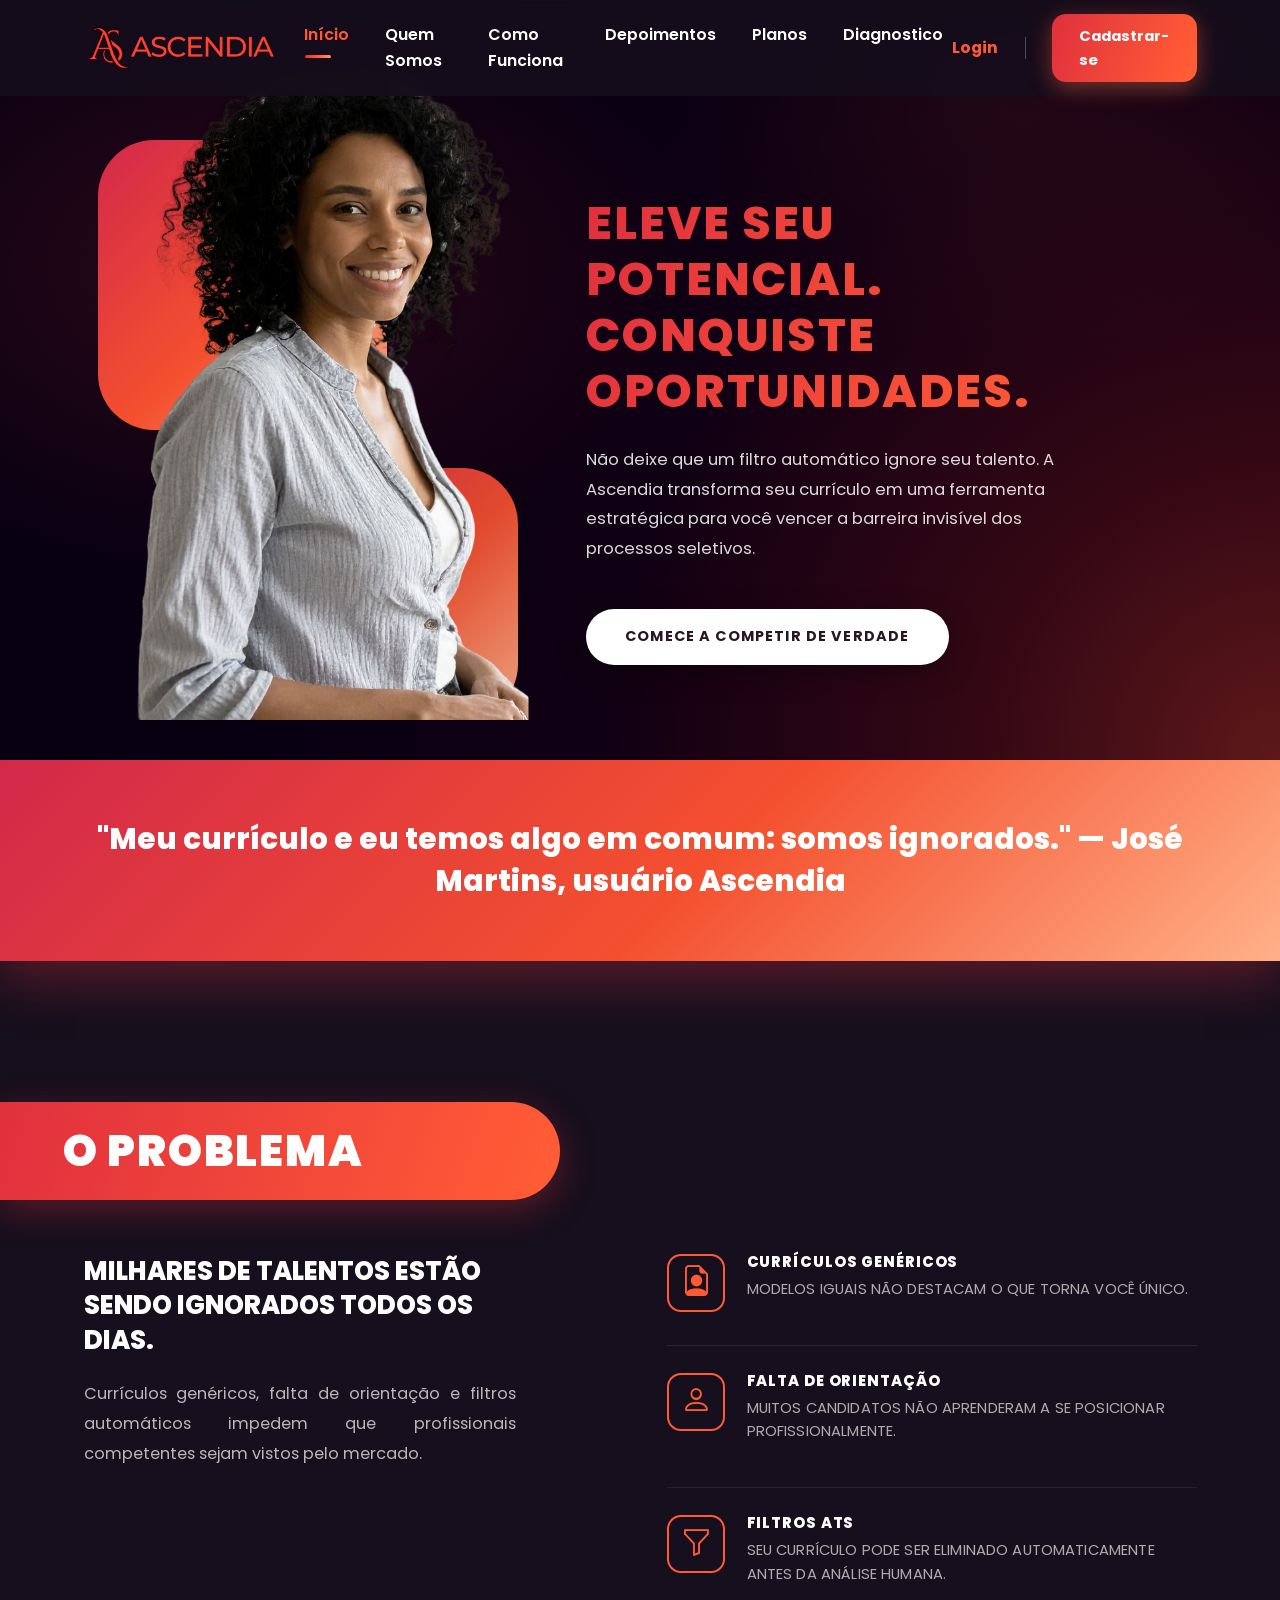
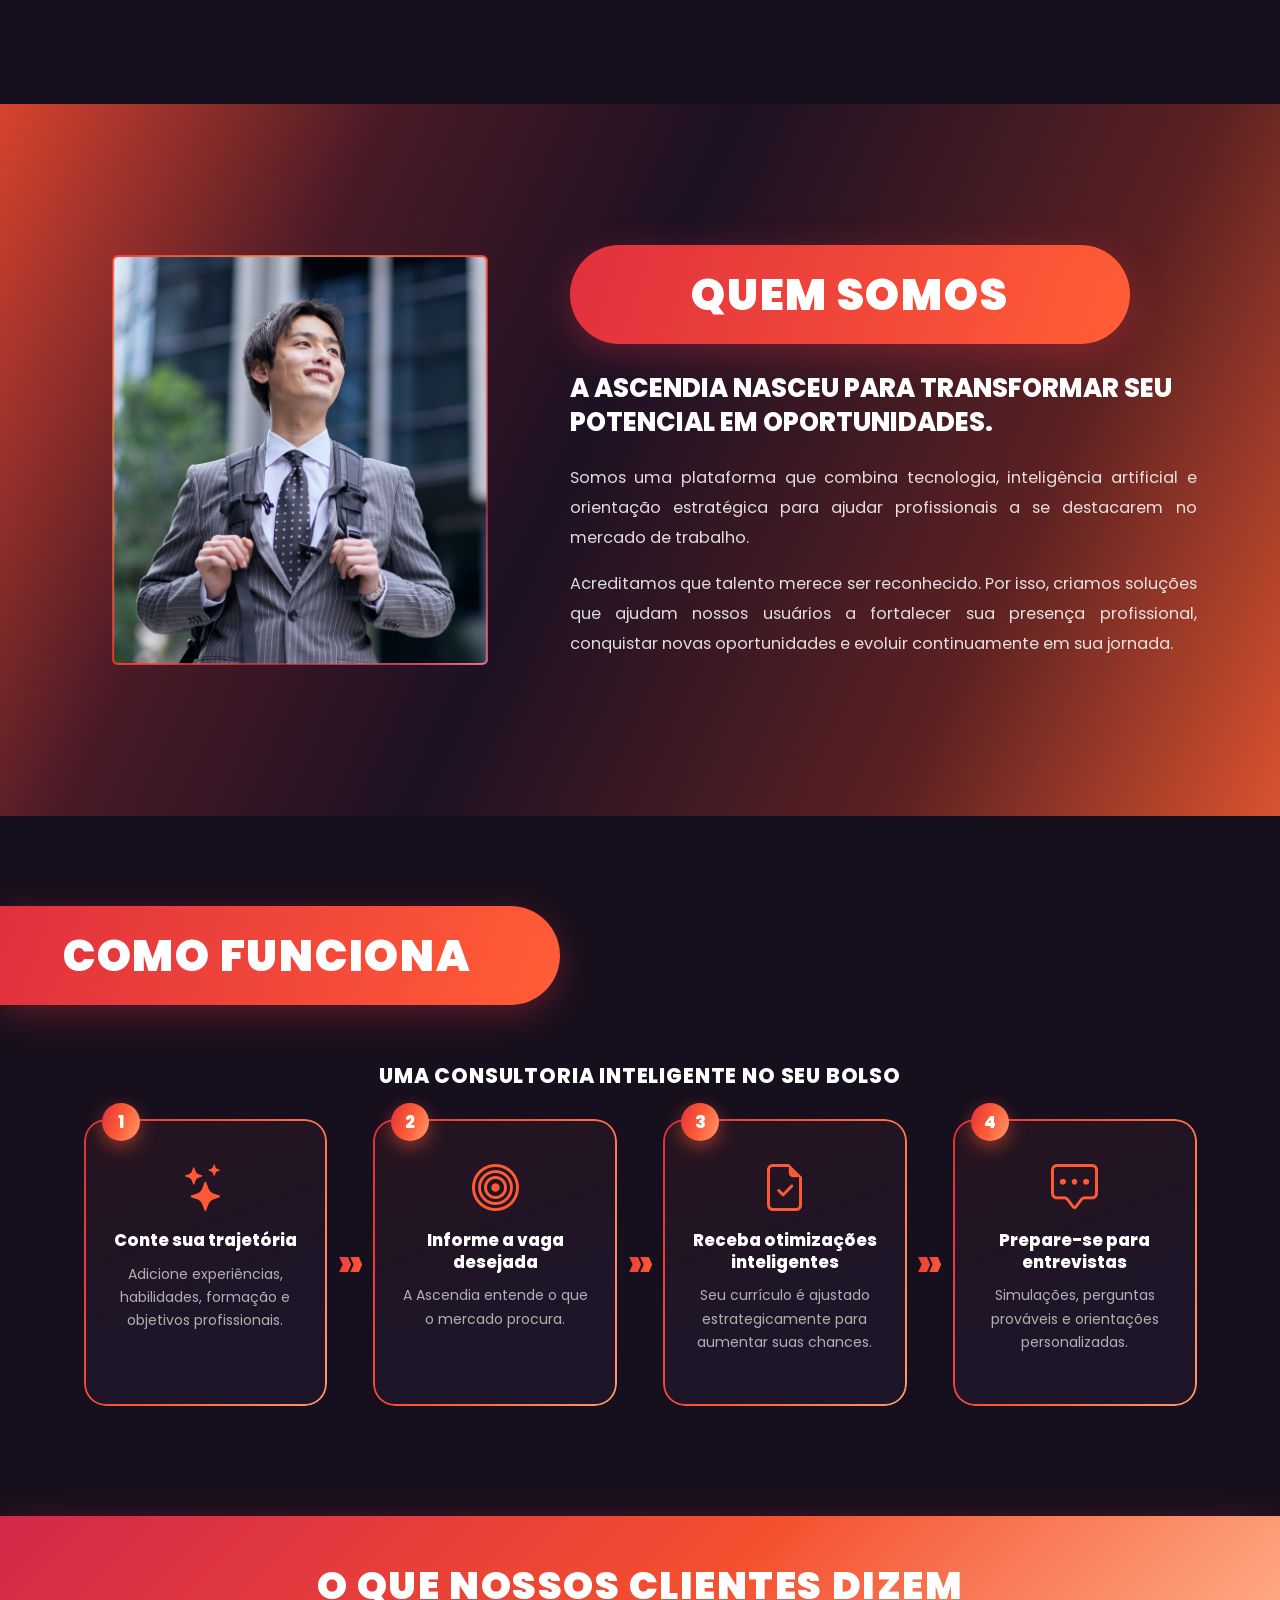
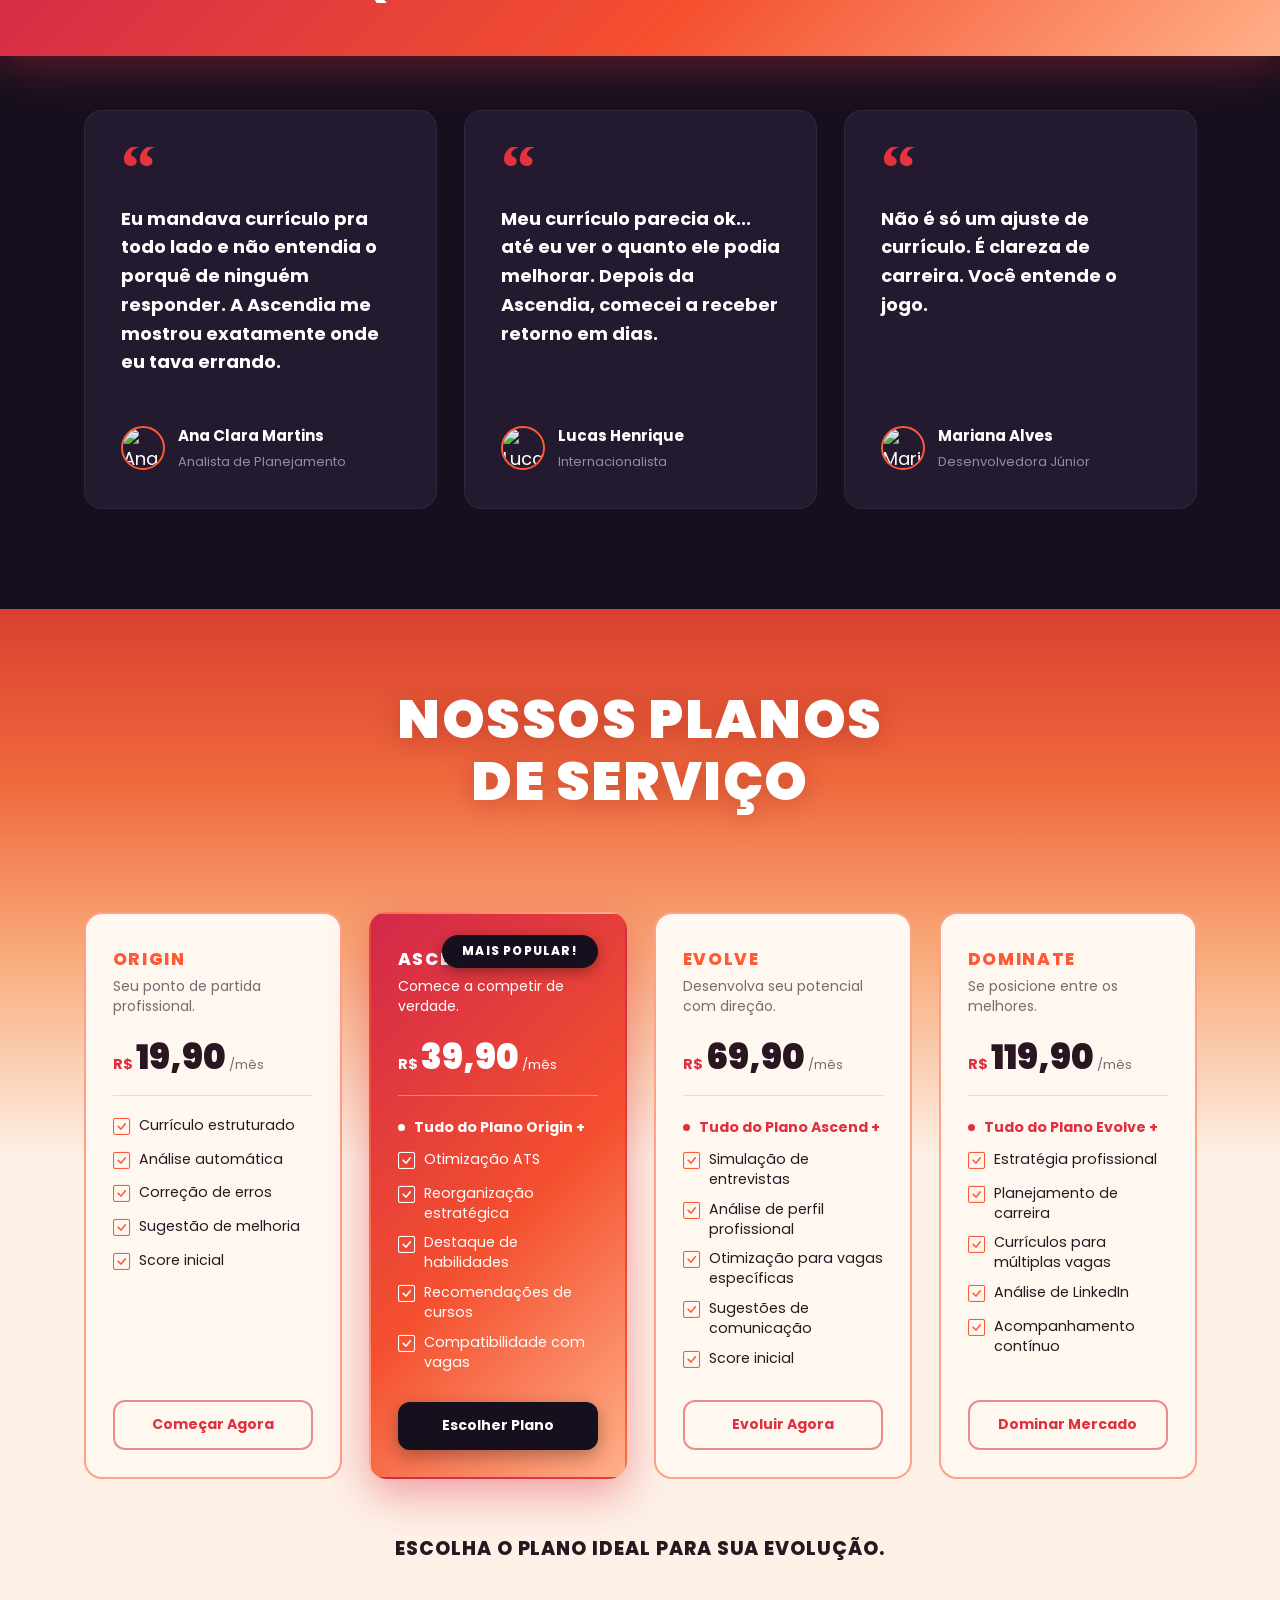
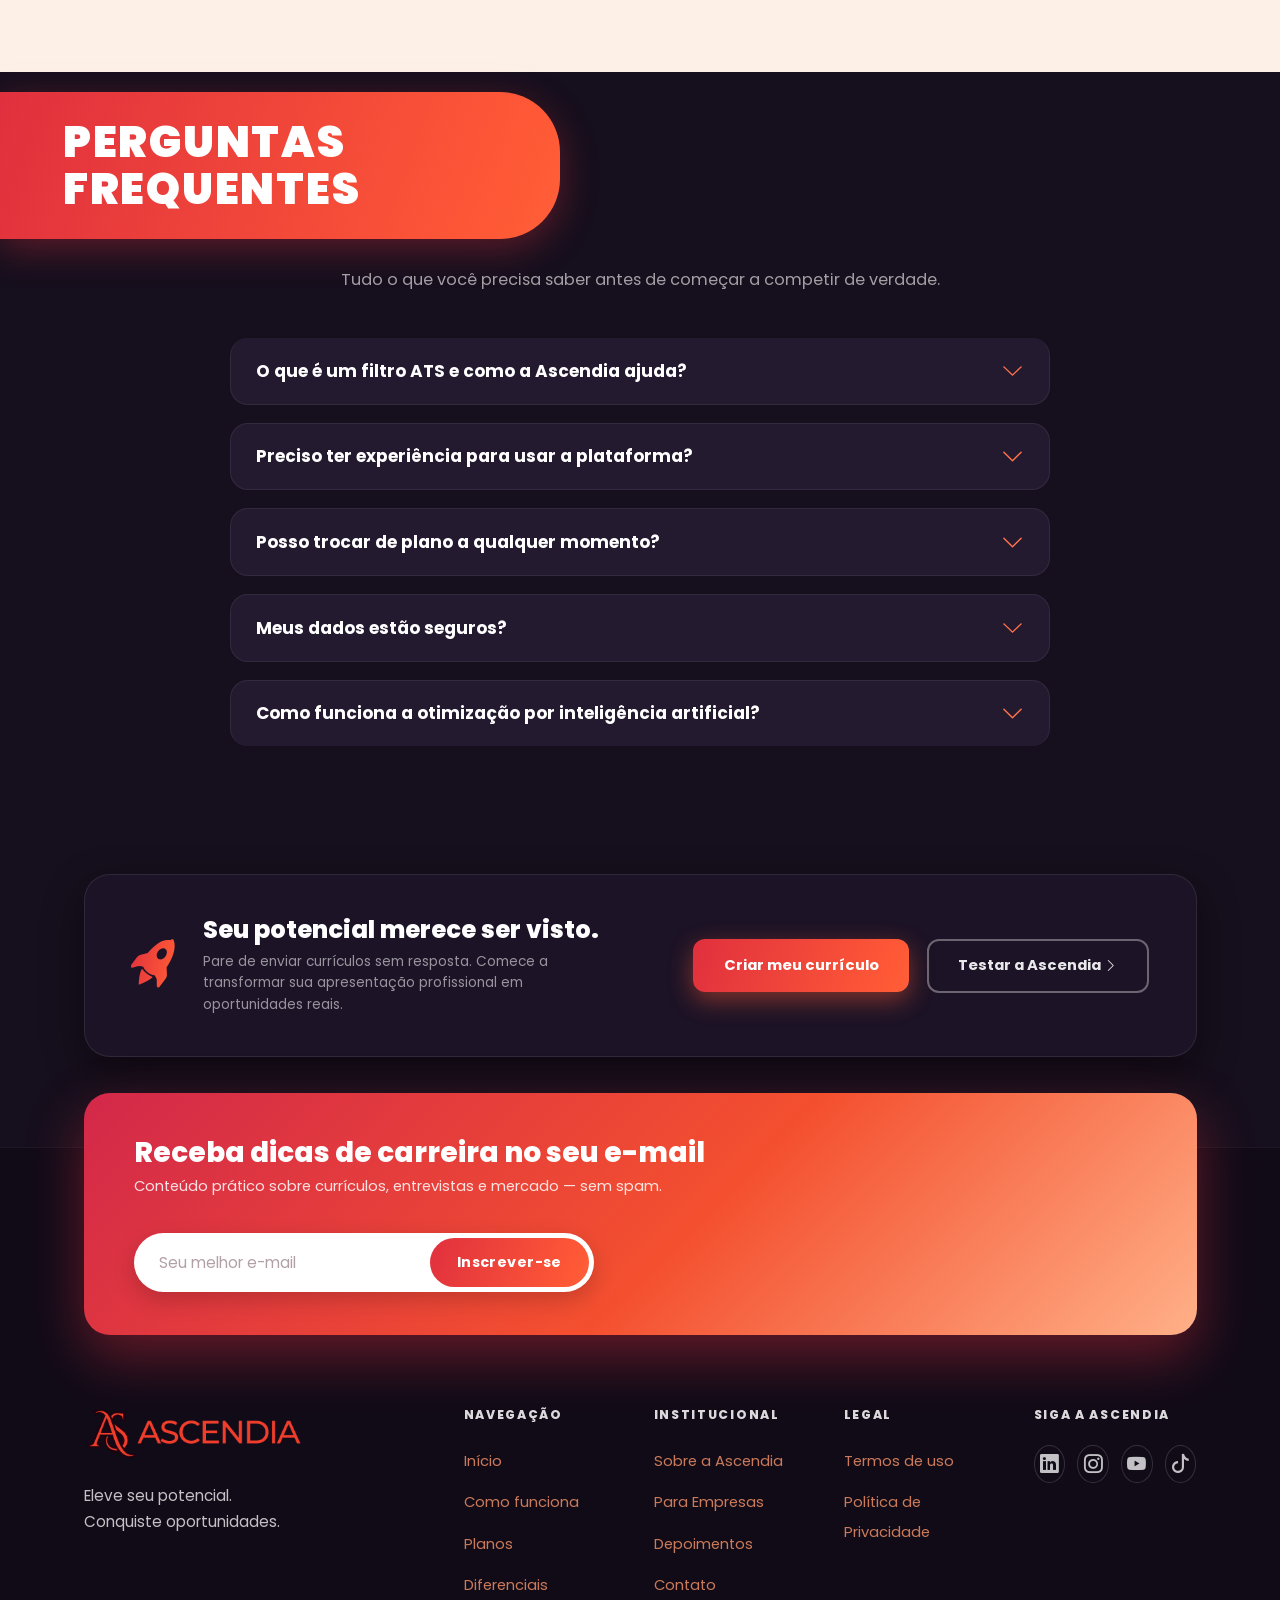
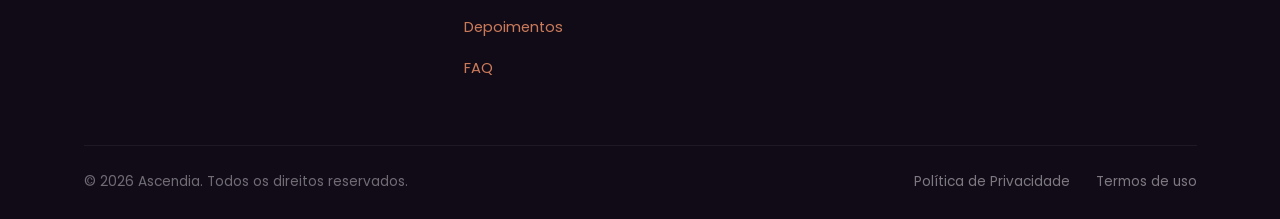
==== commit 4edf2f77: "adicionado as páginas de login e cadastro" ====
--- a/index.html
+++ b/index.html
@@ -55,9 +55,9 @@
         <li class="nav-item"><a class="nav-link" href="diagnostico.html">Diagnostico</a></li>
       </ul>
       <div class="d-flex align-items-center gap-3">
-        <a href="#" class="nav-link-login">Login</a>
+        <a href="login.html" class="nav-link-login">Login</a>
         <span class="nav-divider" aria-hidden="true"></span>
-        <a href="#planos" class="btn-cadastrar">Cadastrar-se</a>
+        <a href="cadastro.html" class="btn-cadastrar">Cadastrar-se</a>
       </div>
     </div>
   </div>
@@ -84,7 +84,8 @@
       <li><a class="mobile-nav-link" href="#planos" data-bs-dismiss="offcanvas">Planos</a></li>
       <li><a class="mobile-nav-link" href="diagnostico.html">Diagnóstico</a></li>
       <li><a class="mobile-nav-link" href="#faq" data-bs-dismiss="offcanvas">FAQ</a></li>
-      <li><a class="mobile-nav-link" href="#" data-bs-dismiss="offcanvas">Login</a></li>
+      <li><a class="mobile-nav-link" href="login.html">Login</a></li>
+      <a class="mobile-nav-link" href="cadastro.html" w-100 text-center mt-auto>Cadastrar-se</a>
     </ul>
     <a href="#planos" class="btn-cadastrar w-100 text-center mt-auto" data-bs-dismiss="offcanvas">Cadastrar-se</a>
   </div>
@@ -381,10 +382,10 @@
 
 <!-- FAQ -->
 <section id="faq" class="faq-section">
-  <div class="container">
-    <div class="title-banner title-banner--left reveal">
+  <div class="title-banner title-banner--left reveal">
       <h2>PERGUNTAS FREQUENTES</h2>
-    </div>
+  </div>
+  <div class="container">
     <p class="faq-intro reveal">Tudo o que você precisa saber antes de começar a competir de verdade.</p>
     <div class="faq-wrap reveal">
       <div class="accordion accordion-flush" id="faqAccordion">
@@ -465,8 +466,8 @@
         </div>
       </div>
       <div class="cta-buttons">
-        <a href="diagnostico.html" class="btn-cta-grad">Criar meu currículo</a>
-        <a href="#como-funciona" class="btn-outline-w">Testar a Ascendia <i class="bi bi-chevron-right"></i></a>
+        <a href="#planos" class="btn-cta-grad">Criar meu currículo</a>
+        <a href="diagnostico.html" class="btn-outline-w">Testar a Ascendia <i class="bi bi-chevron-right"></i></a>
       </div>
     </div>
   </div>
--- a/assets/css/sections.css
+++ b/assets/css/sections.css
@@ -310,7 +310,7 @@
   color: rgba(255,255,255,.7);
   font-size: .86rem;
   line-height: 1.7;
-  padding: 0 1.4rem 1.3rem;
+  padding: 1rem 1.4rem 1.3rem;
 }
 
 /* ══════════════════════════════════════════
@@ -395,4 +395,4 @@
   color: var(--coral);
   transform: translateY(-2px);
 }
-.btn-outline-w i { font-size: .75rem; }
+.btn-outline-w i { font-size: .75rem; }
--- a/assets/css/responsive.css
+++ b/assets/css/responsive.css
@@ -122,44 +122,19 @@
    DIAGNÓSTICO — responsividade
 ══════════════════════════════════════════ */
 @media (max-width: 767px) {
-  .site-footer .row {
-    text-align: center;
-  }
+  .diag-hero-section { padding: 120px 0 50px; }
+  .diag-intro-section { padding: 40px 0 20px; }
+  .diag-upload-box { padding: 2.2rem 1rem; }
+}
 
-  .footer-brand-card {
-    display: flex;
-    flex-direction: column;
-    align-items: center;
-  }
+/* ══════════════════════════════════════════
+   LOGIN — responsividade
+══════════════════════════════════════════ */
+@media (max-width: 575px) {
+  .login-section { padding: 120px 0 50px; }
+  .login-card { padding: 2rem 1.5rem; }
+}
 
-  .footer-socials {
-    justify-content: center;
-  }
-
-  .footer-links {
-    align-items: center;
-  }
-
-  .footer-bottom {
-    flex-direction: column;
-    align-items: center;
-    text-align: center;
-  }
-
-  .footer-bottom-links {
-    justify-content: center;
-  }
-
-  .footer-cta {
-    text-align: center;
-    flex-direction: column;
-    align-items: center;
-  }
-
-  .footer-newsletter {
-    width: 100%;
-  }
-}
 /* ══════════════════════════════════════════
    ACESSIBILIDADE DE MOVIMENTO
    Atua apenas quando o usuário pede "reduzir
